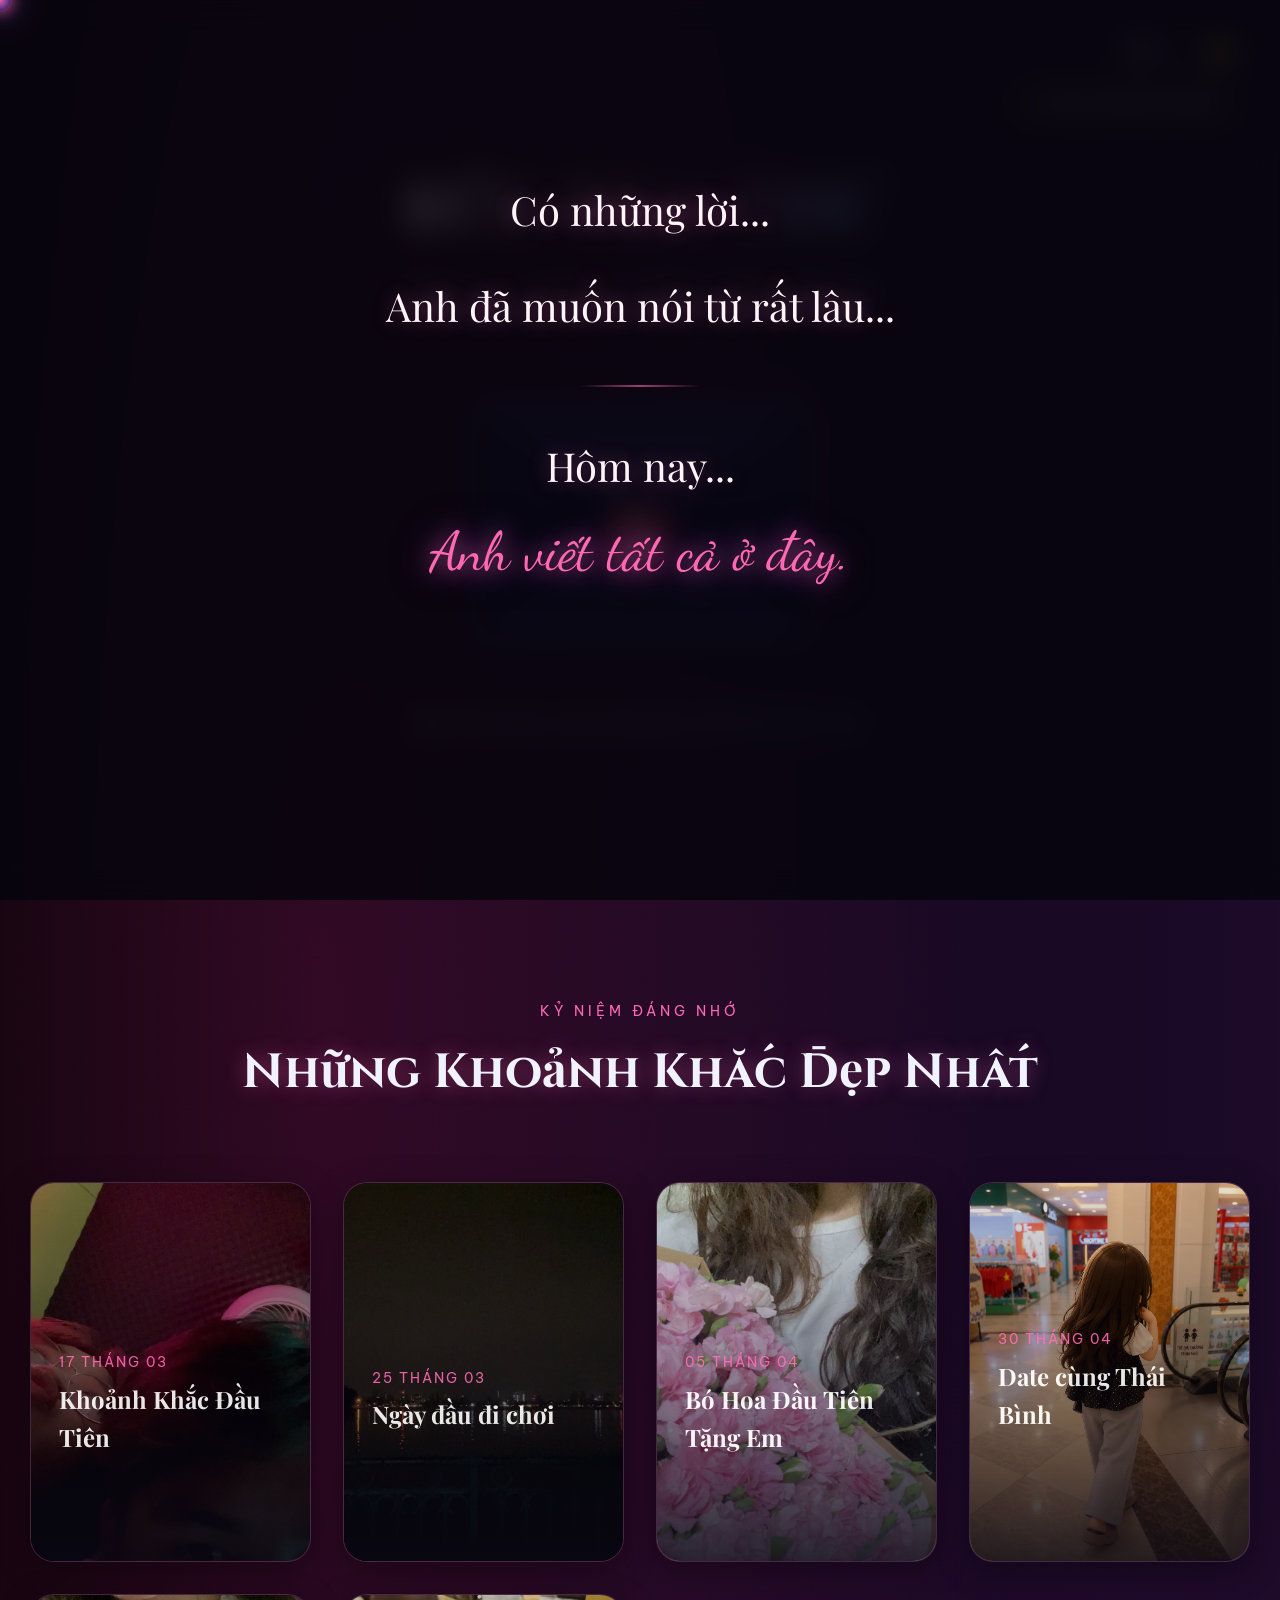
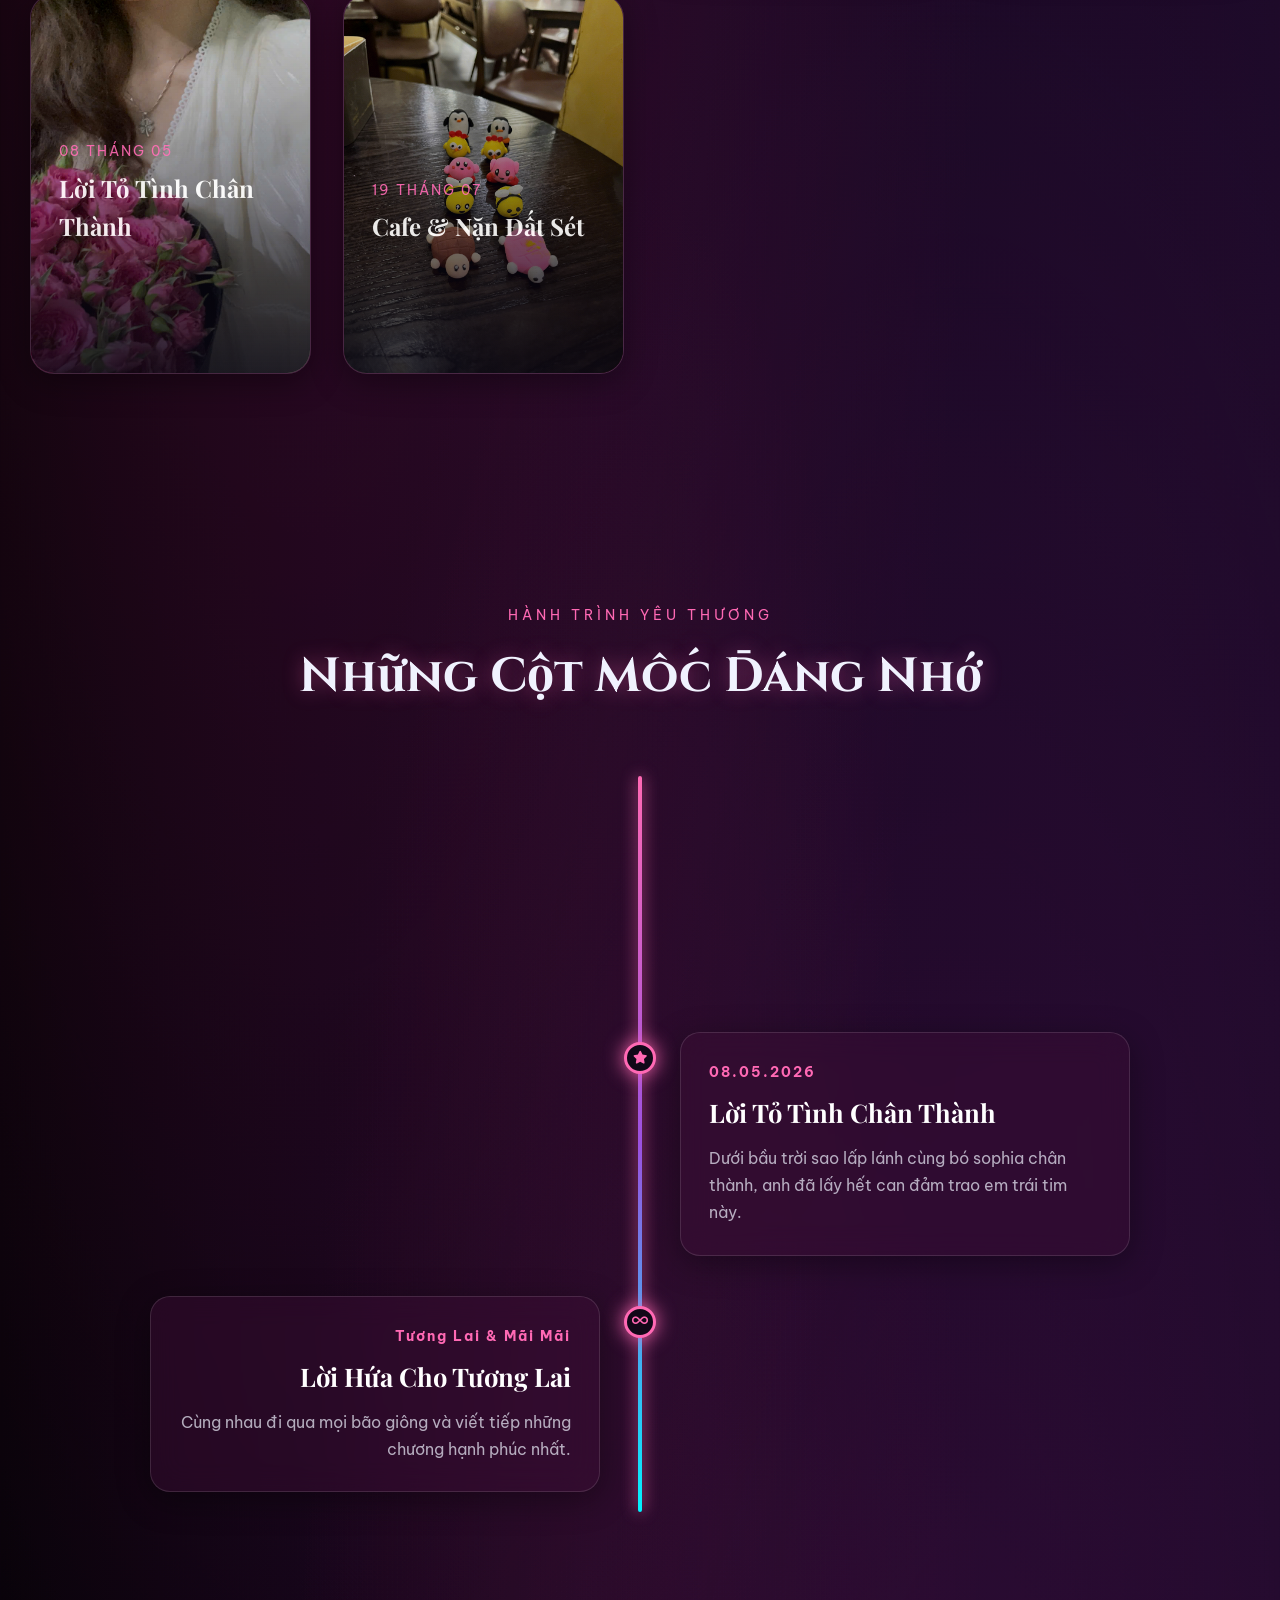
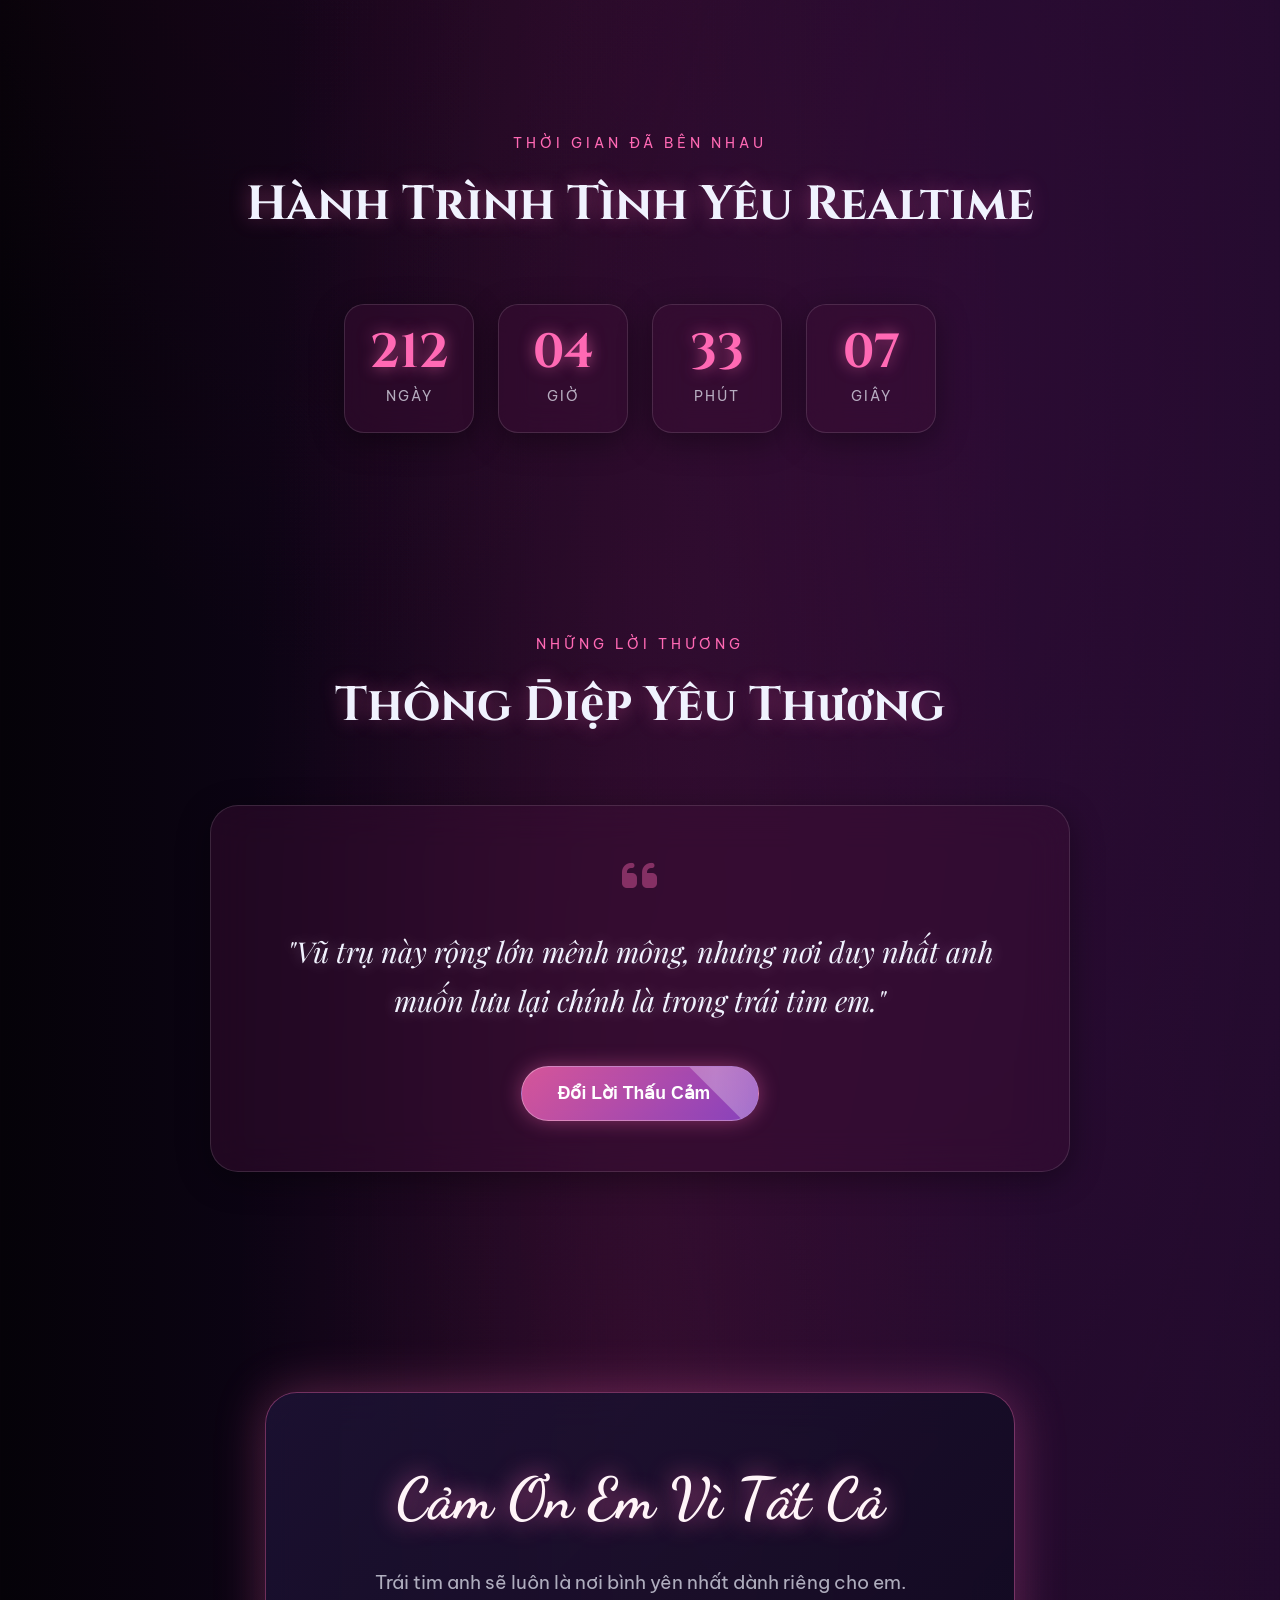
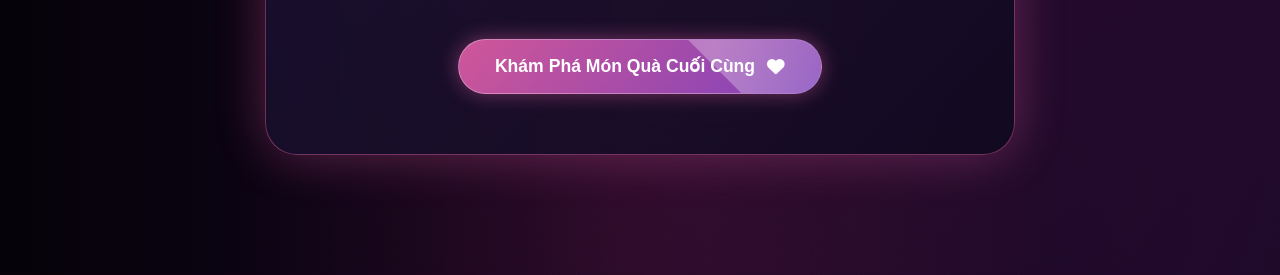
==== index.html @ 96f1f9ac "feat: add floating memory book quick access with cinematic opening" ====
<!DOCTYPE html>
<html lang="vi">
<head>
  <meta charset="UTF-8">
  <meta name="viewport" content="width=device-width, initial-scale=1.0, maximum-scale=1.0, user-scalable=no">
  <title>MiLove — Dành Riêng Cho Em</title>
  <meta name="title" content="MiLove — Dành Riêng Cho Em">
  <meta name="description" content="Có những lời anh muốn nói từ rất lâu... Hôm nay anh viết tất cả ở đây">

  <!-- Open Graph / Facebook / Zalo / Messenger -->
  <meta property="og:type" content="website">
  <meta property="og:url" content="https://ngimnee.github.io/milove/">
  <meta property="og:title" content="MiLove — Dành Riêng Cho Em">
  <meta property="og:description" content="Có những lời anh muốn nói từ rất lâu... Hôm nay anh viết tất cả ở đây">
  <meta property="og:image" content="https://ngimnee.github.io/milove/assets/images/anh-va-em-chibi.png">
  <meta property="og:image:secure_url" content="https://ngimnee.github.io/milove/assets/images/anh-va-em-chibi.png">
  <meta property="og:image:type" content="image/png">
  <meta property="og:image:width" content="1200">
  <meta property="og:image:height" content="630">
  <meta property="og:image:alt" content="Anh và Em - MiLove">
  <meta property="og:site_name" content="MiLove">
  <meta property="og:locale" content="vi_VN">

  <!-- Schema.org for Google / iMessage -->
  <meta itemprop="name" content="MiLove — Dành Riêng Cho Em">
  <meta itemprop="description" content="Có những lời anh muốn nói từ rất lâu... Hôm nay anh viết tất cả ở đây">
  <meta itemprop="image" content="https://ngimnee.github.io/milove/assets/images/anh-va-em-chibi.png">

  <!-- Favicon -->
  <link rel="icon" type="image/x-icon" href="./favicon.ico">

  <!-- Google Fonts -->
  <link rel="preconnect" href="https://fonts.googleapis.com">
  <link rel="preconnect" href="https://fonts.gstatic.com" crossorigin>
  <link href="https://fonts.googleapis.com/css2?family=Be+Vietnam+Pro:wght@300;400;500;600;700&family=Cinzel:wght@500;700&family=Dancing+Script:wght@600;700&family=Playfair+Display:ital,wght@0,500;0,700;1,400&display=swap" rel="stylesheet">

  <!-- Font Awesome Icons CDN -->
  <link rel="stylesheet" href="https://cdnjs.cloudflare.com/ajax/libs/font-awesome/6.4.0/css/all.min.css">

  <!-- Custom Stylesheets (Strict Relative Paths) -->
  <link rel="stylesheet" href="./css/style.css">
  <link rel="stylesheet" href="./css/loading.css">
  <link rel="stylesheet" href="./css/intro.css">
  <link rel="stylesheet" href="./css/galaxy.css">
  <link rel="stylesheet" href="./css/letter.css">
  <link rel="stylesheet" href="./css/gallery.css">
  <link rel="stylesheet" href="./css/timeline.css">
  <link rel="stylesheet" href="./css/effects.css">
  <link rel="stylesheet" href="./css/memory-book.css">
  <link rel="stylesheet" href="./css/responsive.css">

  <!-- External Libraries CDN -->
  <script src="https://cdnjs.cloudflare.com/ajax/libs/three.js/r128/three.min.js"></script>
  <script src="https://cdnjs.cloudflare.com/ajax/libs/gsap/3.12.2/gsap.min.js"></script>
  <script src="https://cdnjs.cloudflare.com/ajax/libs/gsap/3.12.2/ScrollTrigger.min.js"></script>
  <script src="https://cdn.jsdelivr.net/gh/studio-freight/lenis@1.0.19/bundled/lenis.min.js"></script>
  <script src="https://cdn.jsdelivr.net/npm/canvas-confetti@1.6.0/dist/confetti.browser.min.js"></script>
</head>
<body>

  <!-- Custom Glowing Cursor & Trail -->
  <div id="custom-cursor"></div>
  <div id="custom-cursor-follower"></div>

  <!-- Background Canvases & Aurora Effect Layer -->
  <div id="bg-canvas-container">
    <canvas id="galaxy-canvas"></canvas>
    <canvas id="effects-canvas"></canvas>
    <canvas id="fireworks-canvas"></canvas>
    <div class="aurora-overlay"></div>
  </div>

  <!-- Audio Player Floating Widget -->
  <div id="audio-widget">
    <button id="audio-widget-btn" class="audio-btn" aria-label="Audio Control">
      <i id="audio-icon" class="fas fa-music"></i>
    </button>
    <div class="sound-waves">
      <span class="sound-bar"></span>
      <span class="sound-bar"></span>
      <span class="sound-bar"></span>
      <span class="sound-bar"></span>
    </div>
    <!-- <span class="music-title-track">Nhạc Nền Lãng Mạn</span> -->
  </div>

  <!-- LOADING SCREEN -->
  <section id="loading-screen">
    <div class="loader-container">
      <div class="orbit-ring">
        <i class="fas fa-heart loader-heart"></i>
      </div>
      <div id="loading-percent" class="loading-percent">0%</div>
      <div class="loading-subtext">Đang chuẩn bị một điều đặc biệt...</div>
      <div class="progress-bar-wrapper">
        <div id="progress-bar-fill" class="progress-bar-fill"></div>
      </div>
    </div>
  </section>

  <!-- CINEMATIC INTRO OVERLAY -->
  <section id="intro-section">
    <div class="intro-content">
      <div class="intro-text-line">Có những lời...</div>
      <div class="intro-text-line">Anh đã muốn nói từ rất lâu...</div>
      <div class="intro-divider"></div>
      <div class="intro-text-line">
        Hôm nay...
        <span class="intro-text-highlight">Anh viết tất cả ở đây.</span>
      </div>
      <button id="intro-enter-btn" class="btn-romantic intro-enter-btn">
        Khám Phá Bức Tâm Thư <i class="fas fa-heart-pulse"></i>
      </button>
    </div>
  </section>

  <!-- MAIN SCROLLABLE CONTENT WRAPPER -->
  <main id="main-content">

    <!-- GALAXY & 3D ENVELOPE SECTION -->
    <section id="galaxy-section" class="galaxy-section">
      <div class="galaxy-header">
        <h1 class="galaxy-title">Bức Tâm Thư</h1>
        <p class="galaxy-subtitle">Gửi em, với tất cả những chân thành</p>
      </div>

      <!-- 3D Interactive Envelope -->
      <div id="envelope-container" class="envelope-container">
        <div id="envelope" class="envelope">
          <div class="envelope-flap"></div>
          <div class="envelope-pocket">
            <div class="pocket-left"></div>
            <div class="pocket-right"></div>
            <div class="pocket-bottom"></div>
          </div>
          <div class="wax-seal">
            <i class="fas fa-heart"></i>
          </div>
        </div>
      </div>
      <div class="envelope-hint">
        <i class="fas fa-hand-pointer"></i> Chạm nhẹ vào phong thư để mở bức thư
      </div>
    </section>

    <!-- EXPANDED FULL-SCREEN LETTER MODAL -->
    <div id="letter-modal">
      <div class="letter-paper-wrapper">
        <button id="letter-close-btn" class="letter-close-btn" aria-label="Close Letter">
          <i class="fas fa-times"></i>
        </button>
        <h2 class="letter-header-title">Gửi Em...</h2>
        <div id="letter-body" class="letter-body"><span id="letter-typewriter-text"></span><span id="typewriter-cursor" class="typewriter-cursor"></span></div>
        <div id="letter-signature" class="letter-footer-signature"></div>

        <!-- Typewriter Control Bar -->
        <div class="typewriter-controls">
          <button id="btn-type-pause" class="control-btn"><i class="fas fa-pause"></i> Tạm dừng</button>
          <button id="btn-type-replay" class="control-btn"><i class="fas fa-redo"></i> Đọc lại</button>
          <button id="btn-type-skip" class="control-btn"><i class="fas fa-forward"></i> Đọc hết</button>
        </div>
      </div>
    </div>

    <!-- LOVE MEMORY GALLERY SECTION -->
    <section id="gallery-section" class="gallery-section">
      <div class="section-header">
        <span class="section-tag">Kỷ Niệm Đáng Nhớ</span>
        <h2 class="section-title">Những Khoảnh Khắc Đẹp Nhất</h2>
      </div>

      <div class="gallery-grid">
        <!-- Photo Card 1 -->
        <div class="gallery-card">
          <div class="gallery-img-wrapper">
            <img src="./assets/images/khoanh-khac-dau-tien.png" alt="Khoảnh khắc đầu tiên" class="gallery-img">
            <div class="gallery-overlay">
              <span class="gallery-card-date">17 Tháng 03</span>
              <h3 class="gallery-card-title">Khoảnh Khắc Đầu Tiên</h3>
              <p class="gallery-card-desc">Ngày kỳ diệu khi ánh mắt chúng ta chạm nhau, bắt đầu cho một hành trình dịu dàng.</p>
            </div>
          </div>
        </div>

        <!-- Photo Card 2 -->
        <div class="gallery-card">
          <div class="gallery-img-wrapper">
            <img src="./assets/images/ho-tay-voi-em.png" alt="Ngày đầu đi chơi" class="gallery-img">
            <div class="gallery-overlay">
              <span class="gallery-card-date">25 Tháng 03</span>
              <h3 class="gallery-card-title">Ngày đầu đi chơi</h3>
              <p class="gallery-card-desc">Cùng nhau rảo bước qua từng con phố quen, tận hưởng những món ngon và tiếng cười rộn rã.</p>
            </div>
          </div>
        </div>

        <!-- Photo Card 3 -->
        <div class="gallery-card">
          <div class="gallery-img-wrapper">
            <img src="./assets/images/bo-hoa-dau-tien.png" alt="Bó hoa đầu tiên tặng em" class="gallery-img">
            <div class="gallery-overlay">
              <span class="gallery-card-date">05 Tháng 04</span>
              <h3 class="gallery-card-title">Bó Hoa Đầu Tiên Tặng Em</h3>
              <p class="gallery-card-desc">Trao em đóa hoa tươi thắm cùng tất cả sự dịu dàng và nâng niu chân thành nhất.</p>
            </div>
          </div>
        </div>

        <!-- Photo Card 4 -->
        <div class="gallery-card">
          <div class="gallery-img-wrapper">
            <img src="./assets/images/date-cung-thai-binh.png" alt="Date cùng Thái Bình" class="gallery-img">
            <div class="gallery-overlay">
              <span class="gallery-card-date">30 Tháng 04</span>
              <h3 class="gallery-card-title">Date cùng Thái Bình</h3>
              <p class="gallery-card-desc">Hành trình bình yên về lại mảnh đất thân thương của cả hai chúng ta, lưu giữ bao ấm áp.</p>
            </div>
          </div>
        </div>

        <!-- Photo Card 5 -->
        <div class="gallery-card">
          <div class="gallery-img-wrapper">
            <img src="./assets/images/bo-hoa-to-tinh.png" alt="Lời tỏ tình chân thành" class="gallery-img">
            <div class="gallery-overlay">
              <span class="gallery-card-date">08 Tháng 05</span>
              <h3 class="gallery-card-title">Lời Tỏ Tình Chân Thành</h3>
              <p class="gallery-card-desc">Dưới bầu trời đêm đầy sao cùng bó sophia chân thành, khoảnh khắc anh lấy hết can đảm trao em trái tim này.</p>
            </div>
          </div>
        </div>

        <!-- Photo Card 6 -->
        <div class="gallery-card">
          <div class="gallery-img-wrapper">
            <img src="./assets/images/cafe-dat-set.png" alt="Cafe & nặn đất sét" class="gallery-img">
            <div class="gallery-overlay">
              <span class="gallery-card-date">19 Tháng 07</span>
              <h3 class="gallery-card-title">Cafe & Nặn Đất Sét</h3>
              <p class="gallery-card-desc">Góc nhỏ bình yên bên tách cafe thơm, cùng em tỉ mỉ nhào nặn nên những kỷ niệm đong đầy tình yêu.</p>
            </div>
          </div>
        </div>
      </div>
    </section>

    <!-- LIGHTBOX POPUP MODAL -->
    <div id="lightbox-modal">
      <div class="lightbox-content">
        <button id="lightbox-close" class="lightbox-close"><i class="fas fa-times"></i></button>
        <img id="lightbox-img" src="" alt="Zoomed view" class="lightbox-img">
        <div class="lightbox-caption">
          <h3 id="lightbox-title"></h3>
          <p id="lightbox-desc"></p>
        </div>
      </div>
    </div>

    <!-- LOVE JOURNEY TIMELINE SECTION -->
    <section id="timeline-section" class="timeline-section">
      <div class="section-header">
        <span class="section-tag">Hành Trình Yêu Thương</span>
        <h2 class="section-title">Những Cột Mốc Đáng Nhớ</h2>
      </div>

      <div class="timeline-container">
        <div class="timeline-line"></div>

        <!-- Timeline 1 -->
        <div class="timeline-item left">
          <div class="timeline-node"><i class="fas fa-heart"></i></div>
          <div class="timeline-card">
            <div class="timeline-date">17.03.2026</div>
            <h3 class="timeline-title">Ngày Đầu Tiên Gặp Nhau</h3>
            <p class="timeline-desc">Khoảnh khắc kì diệu đầu tiên khi ánh mắt anh chạm ánh mắt em.</p>
          </div>
        </div>

        <!-- Timeline 2 -->
        <div class="timeline-item right">
          <div class="timeline-node"><i class="fas fa-star"></i></div>
          <div class="timeline-card">
            <div class="timeline-date">08.05.2026</div>
            <h3 class="timeline-title">Lời Tỏ Tình Chân Thành</h3>
            <p class="timeline-desc">Dưới bầu trời sao lấp lánh cùng bó sophia chân thành, anh đã lấy hết can đảm trao em trái tim này.</p>
          </div>
        </div>

        <!-- Timeline 3 -->
        <div class="timeline-item left">
          <div class="timeline-node"><i class="fas fa-infinity"></i></div>
          <div class="timeline-card">
            <div class="timeline-date">Tương Lai & Mãi Mãi</div>
            <h3 class="timeline-title">Lời Hứa Cho Tương Lai</h3>
            <p class="timeline-desc">Cùng nhau đi qua mọi bão giông và viết tiếp những chương hạnh phúc nhất.</p>
          </div>
        </div>
      </div>
    </section>

    <!-- LIVE LOVE COUNTDOWN SECTION -->
    <section id="countdown-section" class="countdown-section">
      <div class="section-header">
        <span class="section-tag">Thời Gian Đã Bên Nhau</span>
        <h2 class="section-title">Hành Trình Tình Yêu Realtime</h2>
      </div>

      <div class="countdown-box">
        <div class="time-card">
          <span id="count-days" class="time-number">00</span>
          <span class="time-label">Ngày</span>
        </div>
        <div class="time-card">
          <span id="count-hours" class="time-number">00</span>
          <span class="time-label">Giờ</span>
        </div>
        <div class="time-card">
          <span id="count-mins" class="time-number">00</span>
          <span class="time-label">Phút</span>
        </div>
        <div class="time-card">
          <span id="count-secs" class="time-number">00</span>
          <span class="time-label">Giây</span>
        </div>
      </div>
    </section>

    <!-- ROMANTIC QUOTES CAROUSEL SECTION -->
    <section id="quotes-section" class="quotes-section">
      <div class="section-header">
        <span class="section-tag">Những Lời Thương</span>
        <h2 class="section-title">Thông Điệp Yêu Thương</h2>
      </div>

      <div class="quote-card">
        <i class="fas fa-quote-left quote-icon"></i>
        <div id="quote-text" class="quote-text"></div>
        <button id="quote-next-btn" class="btn-romantic quote-next-btn">
          Đổi Lời Thấu Cảm <i class="fas fa-sparkles"></i>
        </button>
      </div>
    </section>

    <!-- GRAND FINALE & FIREWORKS SECTION -->
    <section id="ending-section" class="ending-section">
      <div class="ending-card">
        <h2 class="ending-title">Cảm Ơn Em Vì Tất Cả</h2>
        <p class="ending-text">Trái tim anh sẽ luôn là nơi bình yên nhất dành riêng cho em.</p>
        <button id="finale-btn" class="btn-romantic">
          Khám Phá Món Quà Cuối Cùng <i class="fas fa-heart"></i>
        </button>
      </div>
    </section>

  </main>

  <!-- Custom Scripts (Strict Relative Paths) -->
  <script src="./js/audio.js"></script>
  <script src="./js/cursor.js"></script>
  <script src="./js/galaxy.js"></script>
  <script src="./js/hearts.js"></script>
  <script src="./js/sakura.js"></script>
  <script src="./js/meteor.js"></script>
  <script src="./js/fireworks.js"></script>
  <script src="./js/loading.js"></script>
  <script src="./js/intro.js"></script>
  <script src="./js/typing.js"></script>
  <script src="./js/countdown.js"></script>
  <script src="./js/gallery.js"></script>
  <script src="./js/timeline.js"></script>
  <script src="./js/quotes.js"></script>
  <script src="./js/scroll.js"></script>

  <!-- Memory Book Modular Engines -->
  <script src="./js/memory-book-storage.js"></script>
  <script src="./js/memory-book-state.js"></script>
  <script src="./js/memory-book-renderer.js"></script>
  <script src="./js/memory-book-navigation.js"></script>
  <script src="./js/memory-book-animation.js"></script>
  <script src="./js/memory-book-entry.js"></script>
  <script src="./js/memory-book-controller.js"></script>

  <script src="./js/app.js"></script>

</body>
</html>
---- css/style.css ----
/* ==========================================================================
   BỨC TÂM THƯ - CORE STYLE & DESIGN SYSTEM
   Author: Senior Front-end & UI/UX Design Lead
   Style: Cinematic, Dark Cosmos, Glassmorphism, Romantic Aurora & Glow
   ========================================================================== */

/*  COLOR PALETTE & DESIGN TOKENS */
:root {
  /* Primary Theme Colors */
  --bg-deep-space: #110818;
  --bg-dark-nebula: #1e0f2d;
  --bg-card-glass: rgba(60, 15, 55, 0.45);
  --bg-card-glass-hover: rgba(90, 25, 80, 0.65);
  --border-glass: rgba(255, 255, 255, 0.12);
  --border-glass-glow: rgba(255, 105, 180, 0.4);

  /* Brand Accents */
  --accent-pink: #ff69b4;
  --accent-rose: #ff2a70;
  --accent-purple: #9b51e0;
  --accent-violet: #7b2cbf;
  --accent-cyan: #00f2fe;
  --accent-gold: #ffd700;
  --accent-warm-white: #fff4f8;

  /* Text & Typography */
  --text-main: #f0f2fe;
  --text-muted: rgba(240, 242, 254, 0.7);
  --text-dim: rgba(240, 242, 254, 0.45);
  --text-glow: 0 0 15px rgba(255, 105, 180, 0.6);

  /* Fonts */
  --font-primary: 'Be Vietnam Pro', -apple-system, BlinkMacSystemFont, 'Segoe UI', Roboto, sans-serif;
  --font-romantic: 'Dancing Script', 'Playfair Display', cursive;
  --font-serif: 'Playfair Display', 'Cinzel', serif;
  --font-title: 'Cinzel', 'Playfair Display', serif;

  /* Shadow & Glow utilities */
  --shadow-glass: 0 8px 32px 0 rgba(0, 0, 0, 0.37);
  --glow-pink: 0 0 25px rgba(255, 105, 180, 0.5);
  --glow-purple: 0 0 25px rgba(155, 81, 224, 0.5);
  --glow-cyan: 0 0 25px rgba(0, 242, 254, 0.5);

  /* Transitions */
  --transition-smooth: all 0.4s cubic-bezier(0.16, 1, 0.3, 1);
  --transition-bounce: all 0.5s cubic-bezier(0.34, 1.56, 0.64, 1);
}

/* GLOBAL RESET & BASE STYLES */
*, *::before, *::after {
  box-sizing: border-box;
  margin: 0;
  padding: 0;
  user-select: none;
  -webkit-user-select: none;
  -webkit-tap-highlight-color: transparent;
}

html {
  font-size: 16px;
  scroll-behavior: smooth;
  background-color: #110818;
  color: var(--text-main);
  font-family: var(--font-primary);
  overflow-x: hidden;
  height: 100%;
  width: 100%;
}

body {
  min-height: 100vh;
  width: 100%;
  position: relative;
  /* Deep romantic rose-noir: dark enough for stars, warm enough for love */
  background:
    radial-gradient(ellipse at 25% 20%, rgba(180, 30, 90, 0.22) 0%, transparent 50%),
    radial-gradient(ellipse at 75% 70%, rgba(130, 20, 120, 0.18) 0%, transparent 50%),
    radial-gradient(ellipse at 50% 95%, rgba(200, 40, 100, 0.14) 0%, transparent 45%),
    linear-gradient(to right, #050208 0%, #0d0416 25%, #150820 55%, #1c0a28 100%);
  overflow-x: hidden;
  line-height: 1.6;
}

/* Custom Scrollbar */
::-webkit-scrollbar {
  width: 8px;
}
::-webkit-scrollbar-track {
  background: #110818;
}
::-webkit-scrollbar-thumb {
  background: linear-gradient(180deg, var(--accent-purple), var(--accent-pink));
  border-radius: 4px;
}
::-webkit-scrollbar-thumb:hover {
  background: linear-gradient(180deg, var(--accent-pink), var(--accent-cyan));
}

/* Enable text selection on specific readable content */
p, span, h1, h2, h3, h4, .selectable {
  user-select: text;
  -webkit-user-select: text;
}

/* BACKGROUND CANVASES & OVERLAYS */
#bg-canvas-container {
  position: fixed;
  top: 0;
  left: 0;
  width: 100vw;
  height: 100vh;
  z-index: -10;
  pointer-events: none;
  overflow: hidden;
}

#galaxy-canvas, #effects-canvas, #fireworks-canvas {
  position: absolute;
  top: 0;
  left: 0;
  width: 100%;
  height: 100%;
}

#galaxy-canvas { z-index: -10; }
#effects-canvas { z-index: -8; }
#fireworks-canvas { z-index: 1000; pointer-events: none; }

/* Aurora Dynamic Glow Layer */
.aurora-overlay {
  position: fixed;
  top: -50%;
  left: -50%;
  width: 200%;
  height: 200%;
  background: radial-gradient(ellipse at 30% 40%, rgba(255, 80, 140, 0.20), transparent 50%),
              radial-gradient(ellipse at 70% 60%, rgba(160, 40, 160, 0.18), transparent 50%),
              radial-gradient(ellipse at 50% 80%, rgba(220, 60, 110, 0.15), transparent 50%);
  z-index: -9;
  pointer-events: none;
  animation: auroraFlow 20s ease-in-out infinite alternate;
  filter: blur(55px);
}

@keyframes auroraFlow {
  0% { transform: translate(0, 0) rotate(0deg); }
  50% { transform: translate(-3%, 4%) rotate(3deg); }
  100% { transform: translate(4%, -2%) rotate(-3deg); }
}

/* COMMON UI COMPONENTS & GLASS CARDS */
.glass-panel {
  background: var(--bg-card-glass);
  backdrop-filter: blur(20px);
  -webkit-backdrop-filter: blur(20px);
  border: 1px solid var(--border-glass);
  border-radius: 24px;
  box-shadow: var(--shadow-glass);
  transition: var(--transition-smooth);
}

.glass-panel:hover {
  background: var(--bg-card-glass-hover);
  border-color: var(--border-glass-glow);
  box-shadow: 0 12px 40px 0 rgba(255, 105, 180, 0.25);
}

.glow-text {
  text-shadow: 0 0 10px rgba(255, 255, 255, 0.5),
               0 0 20px rgba(255, 105, 180, 0.6),
               0 0 30px rgba(155, 81, 224, 0.4);
}

.gradient-text {
  background: linear-gradient(135deg, #ffffff 0%, var(--accent-pink) 50%, var(--accent-cyan) 100%);
  -webkit-background-clip: text;
  -webkit-text-fill-color: transparent;
}

.romantic-heading {
  font-family: var(--font-romantic);
  font-size: 3rem;
  color: var(--accent-warm-white);
  text-shadow: 0 0 15px rgba(255, 105, 180, 0.6);
}

/* Standard Romantic Button */
.btn-romantic {
  position: relative;
  display: inline-flex;
  align-items: center;
  justify-content: center;
  gap: 12px;
  padding: 16px 36px;
  font-size: 1.1rem;
  font-weight: 600;
  color: #fff;
  background: linear-gradient(135deg, rgba(255, 105, 180, 0.8), rgba(155, 81, 224, 0.8));
  border: 1px solid rgba(255, 255, 255, 0.3);
  border-radius: 50px;
  cursor: pointer;
  outline: none;
  overflow: hidden;
  box-shadow: 0 0 20px rgba(255, 105, 180, 0.4);
  transition: var(--transition-bounce);
  backdrop-filter: blur(10px);
}

.btn-romantic::before {
  content: '';
  position: absolute;
  top: -50%;
  left: -50%;
  width: 200%;
  height: 200%;
  background: linear-gradient(45deg, transparent, rgba(255, 255, 255, 0.3), transparent);
  transform: rotate(45deg) translateY(-100%);
  transition: transform 0.8s ease;
}

.btn-romantic:hover {
  transform: translateY(-4px) scale(1.04);
  box-shadow: 0 0 35px rgba(255, 105, 180, 0.8), 0 0 15px rgba(0, 242, 254, 0.6);
  border-color: rgba(255, 255, 255, 0.8);
}

.btn-romantic:hover::before {
  transform: rotate(45deg) translateY(100%);
}

.btn-romantic:active {
  transform: translateY(0) scale(0.98);
}

/* Floating Audio Control Player Widget */
#audio-widget {
  position: fixed;
  top: 24px;
  right: 24px;
  z-index: 999;
  display: flex;
  align-items: center;
  gap: 12px;
  padding: 10px 18px;
  background: rgba(15, 12, 32, 0.65);
  backdrop-filter: blur(15px);
  -webkit-backdrop-filter: blur(15px);
  border: 1px solid rgba(255, 255, 255, 0.15);
  border-radius: 40px;
  box-shadow: 0 8px 25px rgba(0, 0, 0, 0.4);
  transition: var(--transition-smooth);
}

#audio-widget:hover {
  border-color: var(--accent-pink);
  box-shadow: 0 0 20px rgba(255, 105, 180, 0.4);
}

.audio-btn {
  background: transparent;
  border: none;
  color: var(--text-main);
  font-size: 1.2rem;
  cursor: pointer;
  width: 36px;
  height: 36px;
  border-radius: 50%;
  display: flex;
  align-items: center;
  justify-content: center;
  transition: var(--transition-smooth);
}

.audio-btn:hover {
  background: rgba(255, 105, 180, 0.25);
  color: var(--accent-pink);
  transform: scale(1.15);
}

.sound-waves {
  display: flex;
  align-items: flex-end;
  gap: 3px;
  height: 18px;
}

.sound-bar {
  width: 3px;
  height: 100%;
  background: var(--accent-pink);
  border-radius: 3px;
  animation: soundWave 1.2s ease-in-out infinite alternate;
}

.sound-bar:nth-child(2) { animation-delay: 0.2s; height: 70%; }
.sound-bar:nth-child(3) { animation-delay: 0.4s; height: 40%; }
.sound-bar:nth-child(4) { animation-delay: 0.6s; height: 90%; }

.audio-paused .sound-bar {
  animation-play-state: paused;
  height: 4px !important;
  background: var(--text-dim);
}

@keyframes soundWave {
  0% { height: 20%; }
  100% { height: 100%; }
}

.music-title-track {
  font-size: 0.82rem;
  color: var(--text-muted);
  max-width: 130px;
  white-space: nowrap;
  overflow: hidden;
  text-overflow: ellipsis;
}
---- css/loading.css ----
/* ==========================================================================
   LOADING SCREEN STYLES
   ========================================================================== */
#loading-screen {
  position: fixed;
  top: 0;
  left: 0;
  width: 100vw;
  height: 100vh;
  background: radial-gradient(ellipse at 50% 40%, #3a0d4c 0%, #200833 60%, #120320 100%);
  z-index: 10000;
  display: flex;
  flex-direction: column;
  align-items: center;
  justify-content: center;
  transition: opacity 1.2s cubic-bezier(0.65, 0, 0.35, 1), visibility 1.2s;
}

#loading-screen.fade-out {
  opacity: 0;
  visibility: hidden;
  pointer-events: none;
}

.loader-container {
  position: relative;
  display: flex;
  flex-direction: column;
  align-items: center;
  gap: 28px;
  text-align: center;
  z-index: 2;
}

/* Outer Spinning Orbital Ring */
.orbit-ring {
  position: relative;
  width: 160px;
  height: 160px;
  border-radius: 50%;
  display: flex;
  align-items: center;
  justify-content: center;
}

.orbit-ring::before {
  content: '';
  position: absolute;
  inset: 0;
  border-radius: 50%;
  border: 2px solid transparent;
  border-top-color: var(--accent-pink);
  border-right-color: var(--accent-purple);
  animation: spinRing 2s linear infinite;
  box-shadow: 0 0 20px rgba(255, 105, 180, 0.4);
}

.orbit-ring::after {
  content: '';
  position: absolute;
  inset: -12px;
  border-radius: 50%;
  border: 2px solid transparent;
  border-bottom-color: var(--accent-cyan);
  border-left-color: rgba(255, 255, 255, 0.3);
  animation: spinRingReverse 3s linear infinite;
}

@keyframes spinRing {
  0% { transform: rotate(0deg); }
  100% { transform: rotate(360deg); }
}

@keyframes spinRingReverse {
  0% { transform: rotate(360deg); }
  100% { transform: rotate(0deg); }
}

/* Central Glowing Heart Icon */
.loader-heart {
  font-size: 3.5rem;
  color: var(--accent-pink);
  animation: pulseHeart 1.5s ease-in-out infinite alternate;
  filter: drop-shadow(0 0 18px var(--accent-pink));
}

@keyframes pulseHeart {
  0% { transform: scale(0.9); opacity: 0.7; filter: drop-shadow(0 0 10px var(--accent-pink)); }
  100% { transform: scale(1.15); opacity: 1; filter: drop-shadow(0 0 28px var(--accent-rose)); }
}

/* Progress Percentage Indicator */
.loading-percent {
  font-family: var(--font-serif);
  font-size: 2.2rem;
  font-weight: 700;
  letter-spacing: 2px;
  background: linear-gradient(135deg, #ffffff, var(--accent-pink), var(--accent-cyan));
  -webkit-background-clip: text;
  -webkit-text-fill-color: transparent;
  margin-top: 10px;
}

/* Subtitle status text */
.loading-subtext {
  font-size: 1.15rem;
  font-weight: 300;
  color: var(--text-muted);
  letter-spacing: 3px;
  text-transform: uppercase;
  animation: fadeInOut 2s ease-in-out infinite alternate;
}

@keyframes fadeInOut {
  0% { opacity: 0.4; transform: translateY(0); }
  100% { opacity: 1; transform: translateY(-3px); }
}

/* Progress Bar Container */
.progress-bar-wrapper {
  width: 280px;
  height: 4px;
  background: rgba(255, 255, 255, 0.1);
  border-radius: 10px;
  overflow: hidden;
  box-shadow: inset 0 0 5px rgba(0, 0, 0, 0.5);
}

.progress-bar-fill {
  height: 100%;
  width: 0%;
  background: linear-gradient(90deg, var(--accent-purple), var(--accent-pink), var(--accent-cyan));
  border-radius: 10px;
  transition: width 0.3s ease-out;
  box-shadow: 0 0 12px var(--accent-pink);
}
---- css/intro.css ----
/* ==========================================================================
   CINEMATIC INTRO SECTION STYLES
   ========================================================================== */
#intro-section {
  position: fixed;
  top: 0;
  left: 0;
  width: 100vw;
  height: 100vh;
  z-index: 9000;
  display: flex;
  flex-direction: column;
  align-items: center;
  justify-content: center;
  background: rgba(6, 5, 14, 0.85);
  backdrop-filter: blur(15px);
  -webkit-backdrop-filter: blur(15px);
  opacity: 0;
  visibility: hidden;
  transition: opacity 1.5s ease, visibility 1.5s ease;
}

#intro-section.active {
  opacity: 1;
  visibility: visible;
}

#intro-section.fade-out {
  opacity: 0;
  visibility: hidden;
  pointer-events: none;
}

.intro-content {
  max-width: 800px;
  padding: 40px;
  text-align: center;
  display: flex;
  flex-direction: column;
  align-items: center;
  justify-content: center;
  gap: 32px;
}

.intro-text-line {
  font-family: var(--font-serif);
  font-size: 2.5rem;
  font-weight: 300;
  line-height: 1.6;
  color: var(--accent-warm-white);
  opacity: 0;
  transform: translateY(20px) scale(0.96);
  filter: blur(8px);
  transition: all 1.2s cubic-bezier(0.16, 1, 0.3, 1);
  text-shadow: 0 0 20px rgba(255, 105, 180, 0.4);
}

.intro-text-line.show {
  opacity: 1;
  transform: translateY(0) scale(1);
  filter: blur(0);
}

.intro-text-highlight {
  font-family: var(--font-romantic);
  font-size: 3.4rem;
  color: var(--accent-pink);
  display: block;
  margin-top: 10px;
  text-shadow: 0 0 25px rgba(255, 105, 180, 0.8), 0 0 40px rgba(155, 81, 224, 0.5);
}

.intro-enter-btn {
  margin-top: 40px;
  opacity: 0;
  transform: scale(0.9);
  transition: all 0.8s cubic-bezier(0.34, 1.56, 0.64, 1);
}

.intro-enter-btn.show {
  opacity: 1;
  transform: scale(1);
}

/* Subtle sparkle line divider */
.intro-divider {
  width: 120px;
  height: 2px;
  background: linear-gradient(90deg, transparent, var(--accent-pink), transparent);
  margin: 15px 0;
  opacity: 0.6;
}
---- css/galaxy.css ----
/* ==========================================================================
   GALAXY & THREE.JS CONTAINER STYLES
   ========================================================================== */
.galaxy-section {
  position: relative;
  width: 100%;
  min-height: 100vh;
  display: flex;
  flex-direction: column;
  align-items: center;
  justify-content: center;
  overflow: hidden;
  z-index: 10;
}

#galaxy-container {
  position: absolute;
  top: 0;
  left: 0;
  width: 100%;
  height: 100%;
  pointer-events: none;
}

.galaxy-header {
  text-align: center;
  margin-bottom: 40px;
  z-index: 20;
  padding: 0 20px;
  animation: floatHeader 6s ease-in-out infinite alternate;
}

.galaxy-title {
  font-family: var(--font-title);
  font-size: 3.8rem;
  letter-spacing: 4px;
  font-weight: 700;
  text-transform: uppercase;
  background: linear-gradient(135deg, #ffffff 20%, var(--accent-pink) 60%, var(--accent-cyan) 100%);
  -webkit-background-clip: text;
  -webkit-text-fill-color: transparent;
  filter: drop-shadow(0 0 15px rgba(255, 105, 180, 0.4));
}

.galaxy-subtitle {
  font-family: var(--font-romantic);
  font-size: 2.2rem;
  color: var(--accent-warm-white);
  margin-top: 8px;
  opacity: 0.9;
  text-shadow: 0 0 15px rgba(255, 105, 180, 0.6);
}

@keyframes floatHeader {
  0% { transform: translateY(0); }
  100% { transform: translateY(-10px); }
}
---- css/letter.css ----
/* ==========================================================================
   ENVELOPE & LOVE LETTER STYLES
   ========================================================================== */

/* 3D ENVELOPE CONTAINER & WRAPPER */
.envelope-container {
  position: relative;
  width: 340px;
  height: 240px;
  perspective: 1200px;
  cursor: pointer;
  z-index: 25;
  margin: 40px auto;
  transition: transform 0.5s cubic-bezier(0.16, 1, 0.3, 1);
}

.envelope-container:hover {
  transform: scale(1.05) translateY(-8px);
}

.envelope-container.shake {
  animation: gentleShake 0.8s ease-in-out;
}

@keyframes gentleShake {

  0%,
  100% {
    transform: rotate(0deg) scale(1.05);
  }

  20% {
    transform: rotate(-3deg) scale(1.06);
  }

  40% {
    transform: rotate(3deg) scale(1.06);
  }

  60% {
    transform: rotate(-2deg) scale(1.05);
  }

  80% {
    transform: rotate(2deg) scale(1.05);
  }
}

/* Envelope 3D Body */
.envelope {
  position: relative;
  width: 100%;
  height: 100%;
  background: linear-gradient(145deg, #1d163a, #110c28);
  border-radius: 16px;
  border: 1px solid rgba(255, 105, 180, 0.3);
  box-shadow: 0 15px 35px rgba(0, 0, 0, 0.6), 0 0 30px rgba(255, 105, 180, 0.25);
  transform-style: preserve-3d;
  overflow: visible;
}

/* Envelope Flap (Top triangular lid) */
.envelope-flap {
  position: absolute;
  top: 0;
  left: 0;
  width: 100%;
  height: 0;
  border-left: 170px solid transparent;
  border-right: 170px solid transparent;
  border-top: 130px solid #281e4f;
  transform-origin: top center;
  transition: transform 0.8s cubic-bezier(0.4, 0, 0.2, 1);
  z-index: 5;
  filter: drop-shadow(0 4px 10px rgba(0, 0, 0, 0.4));
}

.envelope.open .envelope-flap {
  transform: rotateX(180deg);
  z-index: 1;
}

/* Envelope Pocket (Front folded triangles) */
.envelope-pocket {
  position: absolute;
  inset: 0;
  z-index: 4;
  pointer-events: none;
}

.pocket-left {
  position: absolute;
  bottom: 0;
  left: 0;
  width: 0;
  height: 0;
  border-left: 170px solid #161033;
  border-top: 120px solid transparent;
  border-bottom: 120px solid #161033;
  border-radius: 0 0 0 16px;
}

.pocket-right {
  position: absolute;
  bottom: 0;
  right: 0;
  width: 0;
  height: 0;
  border-right: 170px solid #19123b;
  border-top: 120px solid transparent;
  border-bottom: 120px solid #19123b;
  border-radius: 0 0 16px 0;
}

.pocket-bottom {
  position: absolute;
  bottom: 0;
  left: 0;
  width: 100%;
  height: 0;
  border-left: 170px solid transparent;
  border-right: 170px solid transparent;
  border-bottom: 125px solid #211847;
  border-radius: 0 0 16px 16px;
}

/* Wax Seal Stamp */
.wax-seal {
  position: absolute;
  top: 50%;
  left: 50%;
  transform: translate(-50%, -20px);
  width: 64px;
  height: 64px;
  background: radial-gradient(circle at 30% 30%, #ff4d6d, #c9184a, #800f2f);
  border-radius: 50%;
  display: flex;
  align-items: center;
  justify-content: center;
  box-shadow: 0 4px 15px rgba(0, 0, 0, 0.5), 0 0 20px rgba(255, 42, 112, 0.6);
  z-index: 6;
  border: 2px dashed rgba(255, 204, 224, 0.5);
  transition: all 0.4s ease;
}

.wax-seal i {
  color: #fff;
  font-size: 1.6rem;
  filter: drop-shadow(0 2px 4px rgba(0, 0, 0, 0.4));
}

.envelope-container:hover .wax-seal {
  transform: translate(-50%, -20px) scale(1.1);
  box-shadow: 0 6px 25px rgba(255, 42, 112, 0.8);
}

.envelope-hint {
  margin-top: 24px;
  text-align: center;
  font-size: 1.1rem;
  color: var(--text-muted);
  letter-spacing: 2px;
  animation: pulseHint 2s infinite alternate;
}

@keyframes pulseHint {
  0% {
    opacity: 0.6;
    transform: translateY(0);
  }

  100% {
    opacity: 1;
    transform: translateY(-4px);
  }
}

/* EXPANDED FULL-SCREEN LETTER MODAL */
#letter-modal {
  position: fixed;
  top: 0;
  left: 0;
  width: 100vw;
  height: 100vh;
  z-index: 9500;
  display: flex;
  align-items: center;
  justify-content: center;
  background: rgba(4, 3, 10, 0.88);
  backdrop-filter: blur(25px);
  -webkit-backdrop-filter: blur(25px);
  opacity: 0;
  visibility: hidden;
  transition: opacity 0.8s cubic-bezier(0.16, 1, 0.3, 1), visibility 0.8s;
  padding: 20px;
}

#letter-modal.active {
  opacity: 1;
  visibility: visible;
}

.letter-paper-wrapper {
  position: relative;
  width: 100%;
  max-width: 780px;
  max-height: 85vh;
  background: linear-gradient(135deg, rgba(25, 20, 48, 0.95), rgba(15, 12, 32, 0.95));
  border: 1px solid rgba(255, 105, 180, 0.3);
  border-radius: 28px;
  box-shadow: 0 20px 60px rgba(0, 0, 0, 0.8), 0 0 40px rgba(255, 105, 180, 0.25),
    inset 0 0 0 12px transparent,
    inset 0 0 0 13px rgba(255, 255, 255, 0.08);
  padding: 48px 40px 40px;
  overflow-y: auto;
  transform: translateY(40px) scale(0.92);
  transition: transform 0.8s cubic-bezier(0.16, 1, 0.3, 1);
  outline: 1px solid rgba(255, 255, 255, 0.08);
  outline-offset: -12px;
}

#letter-modal.active .letter-paper-wrapper {
  transform: translateY(0) scale(1);
}

.letter-close-btn {
  position: absolute;
  top: 20px;
  right: 24px;
  background: rgba(255, 255, 255, 0.08);
  border: 1px solid rgba(255, 255, 255, 0.2);
  color: var(--text-main);
  width: 40px;
  height: 40px;
  border-radius: 50%;
  display: flex;
  align-items: center;
  justify-content: center;
  font-size: 1.2rem;
  cursor: pointer;
  transition: var(--transition-smooth);
  z-index: 10;
}

.letter-close-btn:hover {
  background: rgba(255, 42, 112, 0.3);
  border-color: var(--accent-rose);
  transform: rotate(90deg) scale(1.1);
}

/* Letter Content Layout */
.letter-header-title {
  font-family: var(--font-romantic);
  font-size: 2.8rem;
  color: var(--accent-pink);
  text-align: center;
  margin-bottom: 0px;
  text-shadow: 0 0 15px rgba(255, 105, 180, 0.5);
}

.letter-body {
  font-family: var(--font-primary);
  font-size: 1.05rem;
  line-height: 1.95;
  color: var(--text-main);
  min-height: 250px;
  white-space: pre-wrap;
  word-wrap: break-word;
}

/* Blinking Typewriter Cursor */
.typewriter-cursor {
  display: inline-block;
  width: 3px;
  height: 1.2em;
  background-color: var(--accent-pink);
  margin-left: 4px;
  vertical-align: text-bottom;
  animation: blinkCursor 0.8s infinite alternate;
  transition: opacity 0.4s ease;
}

.typewriter-cursor.hidden {
  opacity: 0 !important;
  animation: none;
}

@keyframes blinkCursor {
  0% {
    opacity: 0;
  }

  100% {
    opacity: 1;
  }
}

.letter-footer-signature {
  margin-top: 0px;
  text-align: center;
  width: fit-content;
  margin-left: auto;
  font-family: var(--font-romantic);
  font-size: 2.2rem;
  color: var(--accent-cyan);
  text-shadow: 0 0 15px rgba(0, 242, 254, 0.5);
  opacity: 0;
  transition: opacity 1s ease;
  white-space: pre-wrap;
}

.letter-footer-signature.show {
  opacity: 1;
}

/* Typewriter Control Bar (Replay, Skip, Pause) */
.typewriter-controls {
  display: flex;
  align-items: center;
  justify-content: center;
  gap: 16px;
  margin-top: 24px;
  padding-top: 16px;
  border-top: 1px solid rgba(255, 255, 255, 0.1);
}

.control-btn {
  background: rgba(255, 255, 255, 0.06);
  border: 1px solid rgba(255, 255, 255, 0.15);
  color: var(--text-muted);
  padding: 8px 18px;
  border-radius: 20px;
  font-size: 0.9rem;
  cursor: pointer;
  display: flex;
  align-items: center;
  gap: 8px;
  transition: var(--transition-smooth);
}

.control-btn:hover {
  background: rgba(255, 105, 180, 0.2);
  color: #fff;
  border-color: var(--accent-pink);
}
---- css/gallery.css ----
/* ==========================================================================
   LOVE MEMORY GALLERY STYLES
   ========================================================================== */
.gallery-section {
  position: relative;
  width: 100%;
  padding: 100px 20px;
  max-width: 1280px;
  margin: 0 auto;
  z-index: 20;
}

.section-header {
  text-align: center;
  margin-bottom: 60px;
}

.section-tag {
  font-size: 0.9rem;
  text-transform: uppercase;
  letter-spacing: 4px;
  color: var(--accent-pink);
  margin-bottom: 12px;
  display: block;
}

.section-title {
  font-family: var(--font-title);
  font-size: 3rem;
  color: var(--text-main);
  text-shadow: 0 0 20px rgba(255, 105, 180, 0.4);
}

.gallery-grid {
  display: grid;
  grid-template-columns: repeat(auto-fit, minmax(280px, 1fr));
  gap: 32px;
  padding: 10px;
}

/* 3D Glassmorphic Photo Card */
.gallery-card {
  position: relative;
  height: 380px;
  border-radius: 24px;
  overflow: hidden;
  background: var(--bg-card-glass);
  backdrop-filter: blur(15px);
  -webkit-backdrop-filter: blur(15px);
  border: 1px solid var(--border-glass);
  box-shadow: var(--shadow-glass);
  cursor: pointer;
  transform-style: preserve-3d;
  transition: transform 0.6s cubic-bezier(0.16, 1, 0.3, 1), border-color 0.4s ease, box-shadow 0.4s ease;
}

.gallery-card:hover {
  transform: translateY(-12px) scale(1.02);
  border-color: var(--border-glass-glow);
  box-shadow: 0 20px 45px rgba(255, 105, 180, 0.35);
}

.gallery-img-wrapper {
  position: relative;
  width: 100%;
  height: 100%;
  overflow: hidden;
}

.gallery-img {
  width: 100%;
  height: 100%;
  object-fit: cover;
  transition: transform 0.8s cubic-bezier(0.16, 1, 0.3, 1), filter 0.5s ease;
  filter: brightness(0.88) contrast(1.05);
}

.gallery-card:hover .gallery-img {
  transform: scale(1.1);
  filter: brightness(1) contrast(1.1);
}

/* Hover Overlay Caption */
.gallery-overlay {
  position: absolute;
  inset: 0;
  background: linear-gradient(0deg, rgba(10, 8, 20, 0.95) 0%, rgba(10, 8, 20, 0.4) 50%, transparent 100%);
  display: flex;
  flex-direction: column;
  justify-content: flex-end;
  padding: 28px;
  opacity: 0.9;
  transition: opacity 0.4s ease;
}

.gallery-card-date {
  font-size: 0.85rem;
  color: var(--accent-pink);
  letter-spacing: 2px;
  text-transform: uppercase;
  margin-bottom: 6px;
}

.gallery-card-title {
  font-family: var(--font-serif);
  font-size: 1.5rem;
  color: #fff;
  margin-bottom: 8px;
}

.gallery-card-desc {
  font-size: 0.95rem;
  color: var(--text-muted);
  line-height: 1.5;
  transform: translateY(10px);
  opacity: 0;
  transition: all 0.4s ease;
}

.gallery-card:hover .gallery-card-desc {
  transform: translateY(0);
  opacity: 1;
}

/* LIGHTBOX POPUP MODAL */
#lightbox-modal {
  position: fixed;
  top: 0;
  left: 0;
  width: 100vw;
  height: 100vh;
  z-index: 9800;
  background: rgba(4, 3, 10, 0.92);
  backdrop-filter: blur(20px);
  -webkit-backdrop-filter: blur(20px);
  display: flex;
  align-items: center;
  justify-content: center;
  opacity: 0;
  visibility: hidden;
  transition: opacity 0.5s ease, visibility 0.5s ease;
}

#lightbox-modal.active {
  opacity: 1;
  visibility: visible;
}

.lightbox-content {
  position: relative;
  max-width: 90vw;
  max-height: 85vh;
  display: flex;
  flex-direction: column;
  align-items: center;
}

.lightbox-img {
  max-width: 85vw;
  max-height: 70vh;
  border-radius: 16px;
  box-shadow: 0 10px 40px rgba(0, 0, 0, 0.8), 0 0 30px rgba(255, 105, 180, 0.4);
  border: 1px solid rgba(255, 255, 255, 0.2);
}

.lightbox-caption {
  margin-top: 20px;
  text-align: center;
  color: #fff;
}

.lightbox-caption h3 {
  font-family: var(--font-serif);
  font-size: 1.8rem;
  color: var(--accent-pink);
}

.lightbox-caption p {
  color: var(--text-muted);
  margin-top: 6px;
}

.lightbox-close {
  position: absolute;
  top: -50px;
  right: 0;
  background: transparent;
  border: none;
  color: #fff;
  font-size: 2rem;
  cursor: pointer;
  transition: var(--transition-smooth);
}

.lightbox-close:hover {
  color: var(--accent-pink);
  transform: scale(1.2);
}
---- css/timeline.css ----
/* ==========================================================================
   LOVE JOURNEY TIMELINE STYLES
   ========================================================================== */
.timeline-section {
  position: relative;
  width: 100%;
  padding: 120px 20px;
  max-width: 1100px;
  margin: 0 auto;
  z-index: 20;
}

.timeline-container {
  position: relative;
  margin-top: 60px;
}

/* Vertical Glowing Center Line */
.timeline-line {
  position: absolute;
  top: 0;
  bottom: 0;
  left: 50%;
  width: 4px;
  background: linear-gradient(180deg, var(--accent-pink), var(--accent-purple), var(--accent-cyan));
  transform: translateX(-50%);
  border-radius: 4px;
  box-shadow: 0 0 15px var(--accent-pink);
}

/* Timeline Item Container */
.timeline-item {
  position: relative;
  width: 50%;
  padding: 20px 40px;
  box-sizing: border-box;
  opacity: 0;
  transform: translateY(40px);
  transition: all 0.8s cubic-bezier(0.16, 1, 0.3, 1);
}

.timeline-item.visible {
  opacity: 1;
  transform: translateY(0);
}

.timeline-item.left {
  left: 0;
  text-align: right;
}

.timeline-item.right {
  left: 50%;
  text-align: left;
}

/* Central Glowing Node Point */
.timeline-node {
  position: absolute;
  top: 30px;
  width: 32px;
  height: 32px;
  border-radius: 50%;
  background: var(--bg-deep-space);
  border: 3px solid var(--accent-pink);
  box-shadow: 0 0 20px var(--accent-pink);
  display: flex;
  align-items: center;
  justify-content: center;
  z-index: 10;
}

.timeline-item.left .timeline-node {
  right: -16px;
}

.timeline-item.right .timeline-node {
  left: -16px;
}

.timeline-node i {
  color: var(--accent-pink);
  font-size: 0.8rem;
}

/* Glass Card Content */
.timeline-card {
  padding: 28px;
  background: var(--bg-card-glass);
  backdrop-filter: blur(15px);
  -webkit-backdrop-filter: blur(15px);
  border: 1px solid var(--border-glass);
  border-radius: 20px;
  box-shadow: var(--shadow-glass);
  transition: var(--transition-smooth);
}

.timeline-card:hover {
  border-color: var(--border-glass-glow);
  box-shadow: 0 10px 30px rgba(255, 105, 180, 0.3);
  transform: translateY(-4px);
}

.timeline-date {
  font-size: 0.9rem;
  font-weight: 700;
  color: var(--accent-pink);
  letter-spacing: 2px;
  margin-bottom: 8px;
}

.timeline-title {
  font-family: var(--font-serif);
  font-size: 1.6rem;
  color: #fff;
  margin-bottom: 12px;
}

.timeline-desc {
  font-size: 1rem;
  color: var(--text-muted);
  line-height: 1.7;
}

/* Timeline Media Thumbnail */
.timeline-img {
  width: 100%;
  height: 180px;
  object-fit: cover;
  border-radius: 12px;
  margin-top: 14px;
  border: 1px solid rgba(255, 255, 255, 0.1);
}
---- css/effects.css ----
/* ==========================================================================
   EFFECTS, CURSOR, COUNTDOWN, QUOTES & FINALE STYLES
   ========================================================================== */

/* CUSTOM GLOWING CURSOR & TRAIL */
#custom-cursor {
  position: fixed;
  top: 0;
  left: 0;
  width: 20px;
  height: 20px;
  border-radius: 50%;
  background: radial-gradient(circle, rgba(255, 105, 180, 0.9) 0%, rgba(155, 81, 224, 0.6) 60%, transparent 100%);
  pointer-events: none;
  z-index: 99999;
  transform: translate(-50%, -50%);
  box-shadow: 0 0 15px var(--accent-pink), 0 0 30px var(--accent-purple);
  transition: width 0.2s ease, height 0.2s ease, background 0.3s ease;
  mix-blend-mode: screen;
}

#custom-cursor-follower {
  position: fixed;
  top: 0;
  left: 0;
  width: 40px;
  height: 40px;
  border-radius: 50%;
  border: 1px solid rgba(255, 105, 180, 0.5);
  pointer-events: none;
  z-index: 99998;
  transform: translate(-50%, -50%);
  transition: transform 0.15s ease-out, border-color 0.3s ease;
}

body.cursor-hover #custom-cursor {
  width: 32px;
  height: 32px;
  background: radial-gradient(circle, rgba(0, 242, 254, 0.9) 0%, rgba(255, 105, 180, 0.6) 100%);
}

body.cursor-hover #custom-cursor-follower {
  width: 60px;
  height: 60px;
  border-color: var(--accent-cyan);
}

/* Cursor Click Ripple */
.cursor-ripple {
  position: fixed;
  border-radius: 50%;
  border: 2px solid var(--accent-pink);
  pointer-events: none;
  z-index: 99997;
  transform: translate(-50%, -50%) scale(0.2);
  opacity: 1;
  animation: rippleExpand 0.6s cubic-bezier(0.1, 0.8, 0.3, 1) forwards;
}

@keyframes rippleExpand {
  to {
    transform: translate(-50%, -50%) scale(2.5);
    opacity: 0;
  }
}

/* COUNTDOWN TIMER SECTION STYLES */
.countdown-section {
  position: relative;
  width: 100%;
  padding: 100px 20px;
  max-width: 1000px;
  margin: 0 auto;
  text-align: center;
  z-index: 20;
}

.countdown-box {
  display: flex;
  justify-content: center;
  align-items: center;
  gap: 24px;
  margin-top: 50px;
  flex-wrap: wrap;
}

.time-card {
  min-width: 130px;
  padding: 24px 16px;
  background: var(--bg-card-glass);
  backdrop-filter: blur(15px);
  -webkit-backdrop-filter: blur(15px);
  border: 1px solid var(--border-glass);
  border-radius: 20px;
  box-shadow: var(--shadow-glass);
  display: flex;
  flex-direction: column;
  align-items: center;
  gap: 8px;
  transition: var(--transition-smooth);
}

.time-card:hover {
  transform: translateY(-6px);
  border-color: var(--accent-pink);
  box-shadow: 0 0 25px rgba(255, 105, 180, 0.4);
}

.time-number {
  font-family: var(--font-title);
  font-size: 3rem;
  font-weight: 700;
  color: var(--accent-pink);
  text-shadow: 0 0 15px rgba(255, 105, 180, 0.6);
  line-height: 1;
}

.time-label {
  font-size: 0.9rem;
  text-transform: uppercase;
  letter-spacing: 2px;
  color: var(--text-muted);
}

/*  ROMANTIC QUOTES CAROUSEL STYLES */
.quotes-section {
  position: relative;
  width: 100%;
  padding: 100px 20px;
  max-width: 900px;
  margin: 0 auto;
  text-align: center;
  z-index: 20;
}

.quote-card {
  position: relative;
  padding: 50px 40px;
  background: var(--bg-card-glass);
  backdrop-filter: blur(20px);
  -webkit-backdrop-filter: blur(20px);
  border: 1px solid var(--border-glass);
  border-radius: 28px;
  box-shadow: var(--shadow-glass);
  margin-top: 40px;
  transition: var(--transition-smooth);
}

.quote-icon {
  font-size: 2.5rem;
  color: var(--accent-pink);
  opacity: 0.4;
  margin-bottom: 20px;
}

.quote-text {
  font-family: var(--font-serif);
  font-size: 1.8rem;
  font-style: italic;
  line-height: 1.7;
  color: var(--text-main);
  text-shadow: 0 0 15px rgba(255, 255, 255, 0.3);
  min-height: 120px;
  display: flex;
  align-items: center;
  justify-content: center;
}

.quote-author {
  margin-top: 24px;
  font-family: var(--font-primary);
  font-size: 1.1rem;
  color: var(--accent-cyan);
  letter-spacing: 2px;
}

.quote-next-btn {
  margin-top: 30px;
}

/* FINALE & CELEBRATION STYLES */
.ending-section {
  position: relative;
  width: 100%;
  padding: 120px 20px;
  text-align: center;
  z-index: 20;
}

.ending-card {
  max-width: 750px;
  margin: 0 auto;
  padding: 60px 40px;
  background: linear-gradient(135deg, rgba(30, 20, 55, 0.8), rgba(15, 10, 30, 0.85));
  backdrop-filter: blur(20px);
  border: 1px solid rgba(255, 105, 180, 0.4);
  border-radius: 32px;
  box-shadow: 0 0 50px rgba(255, 105, 180, 0.3);
}

.ending-title {
  font-family: var(--font-romantic);
  font-size: 3.6rem;
  color: var(--accent-warm-white);
  text-shadow: 0 0 25px rgba(255, 105, 180, 0.8);
  margin-bottom: 20px;
}

.ending-text {
  font-size: 1.2rem;
  color: var(--text-muted);
  line-height: 1.8;
  margin-bottom: 40px;
}

/* SCROLL MOUSE INDICATOR */
.scroll-indicator {
  position: absolute;
  bottom: 36px;
  left: 50%;
  transform: translateX(-50%);
  display: flex;
  flex-direction: column;
  align-items: center;
  gap: 10px;
  z-index: 30;
  animation: scrollFadeLoop 2.5s ease-in-out infinite;
  opacity: 0.75;
}

.scroll-mouse {
  width: 28px;
  height: 46px;
  border: 2px solid rgba(255, 105, 180, 0.7);
  border-radius: 14px;
  display: flex;
  justify-content: center;
  padding-top: 8px;
  box-shadow: 0 0 12px rgba(255, 105, 180, 0.4);
}

.scroll-wheel {
  width: 4px;
  height: 10px;
  background: linear-gradient(to bottom, var(--accent-pink), var(--accent-purple));
  border-radius: 4px;
  animation: scrollWheel 1.4s ease-in-out infinite;
}

.scroll-label {
  font-size: 0.8rem;
  letter-spacing: 2px;
  text-transform: uppercase;
  color: rgba(255, 180, 210, 0.8);
}

@keyframes scrollWheel {
  0%   { transform: translateY(0); opacity: 1; }
  80%  { transform: translateY(12px); opacity: 0; }
  100% { transform: translateY(0); opacity: 0; }
}

@keyframes scrollFadeLoop {
  0%, 100% { opacity: 0.55; }
  50%       { opacity: 1; }
}
---- css/memory-book.css ----
/* ==========================================================================
   MEMORY BOOK - STYLESHEET
   Glassmorphism Dock, Ancient Leather Album, 3D Flip Effects & Golden Light
   ========================================================================== */

/* --------------------------------------------------------------------------
   1. FLOATING UTILITIES DOCK
   -------------------------------------------------------------------------- */
.floating-utilities-dock {
  position: fixed;
  top: 24px;
  right: 24px;
  z-index: 999;
  display: flex;
  align-items: center;
  gap: 12px;
  padding: 8px 16px;
  background: rgba(15, 12, 32, 0.65);
  backdrop-filter: blur(16px);
  -webkit-backdrop-filter: blur(16px);
  border: 1px solid rgba(255, 255, 255, 0.18);
  border-radius: 40px;
  box-shadow: 0 8px 32px 0 rgba(0, 0, 0, 0.4);
  transition: var(--transition-smooth, all 0.4s cubic-bezier(0.16, 1, 0.3, 1));
}

.floating-utilities-dock:hover {
  border-color: rgba(255, 105, 180, 0.5);
  box-shadow: 0 0 25px rgba(255, 105, 180, 0.35), 0 8px 32px rgba(0, 0, 0, 0.5);
}

.dock-hidden {
  opacity: 0 !important;
  pointer-events: none !important;
  transform: translateY(-10px) scale(0.85) !important;
  transition: opacity 0.4s ease, transform 0.4s ease;
}

.dock-item {
  position: relative;
  display: flex;
  align-items: center;
}

.dock-divider {
  width: 1px;
  height: 22px;
  background: rgba(255, 255, 255, 0.18);
}

.dock-btn {
  background: transparent;
  border: none;
  color: #fff4f8;
  font-size: 1.15rem;
  cursor: pointer;
  width: 38px;
  height: 38px;
  border-radius: 50%;
  display: flex;
  align-items: center;
  justify-content: center;
  outline: none;
  transition: var(--transition-smooth, all 0.3s ease);
}

.dock-btn:hover, .dock-btn:focus-visible {
  background: rgba(255, 105, 180, 0.25);
  color: #ff69b4;
  transform: translateY(-2px) scale(1.08);
  box-shadow: 0 0 15px rgba(255, 105, 180, 0.5);
}

/* Custom Memory Book Icon Styling */
.memory-book-btn .book-icon-wrapper {
  position: relative;
  display: inline-flex;
  align-items: center;
  justify-content: center;
}

.memory-book-btn .book-icon {
  color: #ffd700;
  font-size: 1.25rem;
  filter: drop-shadow(0 2px 5px rgba(255, 215, 0, 0.4));
  transition: transform 0.3s ease;
}

.memory-book-btn .mini-bookmark-ribbon {
  position: absolute;
  top: 100%;
  right: 2px;
  width: 3px;
  height: 8px;
  background: #ff2a70;
  border-radius: 0 0 2px 2px;
  transform-origin: top center;
  transition: transform 0.3s ease;
}

.memory-book-btn:hover .book-icon {
  color: #ffffff;
  transform: scale(1.1);
  text-shadow: 0 0 12px rgba(255, 215, 0, 0.9);
}

.memory-book-btn:hover .mini-bookmark-ribbon {
  animation: bookmarkSway 1s ease-in-out infinite alternate;
}

@keyframes bookmarkSway {
  0% { transform: rotate(-10deg); }
  100% { transform: rotate(15deg); }
}

/* Tooltip Styling */
.dock-tooltip {
  position: absolute;
  top: calc(100% + 14px);
  right: 0;
  white-space: nowrap;
  background: rgba(20, 10, 30, 0.85);
  backdrop-filter: blur(12px);
  -webkit-backdrop-filter: blur(12px);
  border: 1px solid rgba(255, 215, 0, 0.4);
  padding: 8px 16px;
  border-radius: 20px;
  color: #fff4f8;
  font-size: 0.85rem;
  font-weight: 500;
  box-shadow: 0 8px 25px rgba(0, 0, 0, 0.5), 0 0 15px rgba(255, 215, 0, 0.3);
  pointer-events: none;
  opacity: 0;
  transform: translateY(10px);
  filter: blur(5px);
  transition: opacity 0.4s ease, transform 0.4s ease, filter 0.4s ease;
}

.dock-item:hover .dock-tooltip,
.dock-tooltip.visible {
  opacity: 1;
  transform: translateY(0);
  filter: blur(0);
}

.dock-tooltip.auto-suggest {
  border-color: #ffd700;
  animation: tooltipPulse 2s ease-in-out infinite alternate;
}

@keyframes tooltipPulse {
  0% { box-shadow: 0 0 10px rgba(255, 215, 0, 0.4); }
  100% { box-shadow: 0 0 25px rgba(255, 215, 0, 0.8); }
}

.auto-suggest-glow {
  animation: dockGoldGlow 2.5s ease-in-out infinite alternate;
}

@keyframes dockGoldGlow {
  0% { border-color: rgba(255, 255, 255, 0.18); box-shadow: 0 8px 32px rgba(0, 0, 0, 0.4); }
  100% { border-color: rgba(255, 215, 0, 0.8); box-shadow: 0 0 30px rgba(255, 215, 0, 0.6); }
}

/* --------------------------------------------------------------------------
   2. BACKGROUND BLUR & OVERLAY
   -------------------------------------------------------------------------- */
body.album-active-blur #main-content {
  filter: blur(12px) brightness(0.65);
  transition: filter 0.8s ease;
}

.memory-book-modal {
  position: fixed;
  top: 0;
  left: 0;
  width: 100vw;
  height: 100vh;
  z-index: 9999;
  display: flex;
  flex-direction: column;
  align-items: center;
  justify-content: center;
  opacity: 0;
  pointer-events: none;
  transition: opacity 0.4s ease;
  overflow: hidden;
}

.memory-book-modal.active {
  opacity: 1;
  pointer-events: auto;
}

/* Golden Light Beam */
.album-golden-light {
  position: absolute;
  top: 50%;
  left: 50%;
  width: 850px;
  height: 850px;
  margin-top: -425px;
  margin-left: -425px;
  background: radial-gradient(circle, rgba(255, 215, 0, 0.38) 0%, rgba(255, 105, 180, 0.18) 45%, transparent 70%);
  filter: blur(50px);
  pointer-events: none;
  opacity: 0;
  transform: scale(0.5);
  z-index: 1;
}

.album-close-btn {
  position: absolute;
  top: 32px;
  right: 40px;
  z-index: 120;
  width: 48px;
  height: 48px;
  border-radius: 50%;
  background: rgba(20, 10, 30, 0.75);
  backdrop-filter: blur(10px);
  border: 1px solid rgba(255, 255, 255, 0.25);
  color: #ffffff;
  font-size: 1.4rem;
  cursor: pointer;
  display: flex;
  align-items: center;
  justify-content: center;
  transition: all 0.3s ease;
  box-shadow: 0 4px 20px rgba(0, 0, 0, 0.5);
}

.album-close-btn:hover {
  background: rgba(255, 42, 112, 0.85);
  border-color: #ffffff;
  transform: scale(1.15) rotate(90deg);
}

/* --------------------------------------------------------------------------
   3. 3D ALBUM STAGE & BOOK DESIGN
   -------------------------------------------------------------------------- */
.album-stage {
  display: flex;
  flex-direction: column;
  align-items: center;
  justify-content: center;
  position: relative;
  z-index: 10;
}

.album-3d-wrapper {
  position: relative;
  perspective: 1600px;
  z-index: 10;
  display: flex;
  align-items: center;
  justify-content: center;
}

.album-book {
  width: 780px;
  height: 520px;
  position: relative;
  transform-style: preserve-3d;
  transition: transform 0.6s cubic-bezier(0.16, 1, 0.3, 1);
}

/* Cover Styling */
.album-cover {
  position: absolute;
  width: 100%;
  height: 100%;
  border-radius: 16px;
  background: linear-gradient(135deg, #2b0c1b 0%, #15040d 100%);
  box-shadow: 0 20px 50px rgba(0, 0, 0, 0.7), inset 0 0 15px rgba(255, 215, 0, 0.2);
  border: 2px solid rgba(255, 215, 0, 0.4);
  backface-visibility: hidden;
  transform-style: preserve-3d;
  display: flex;
  align-items: center;
  justify-content: center;
  padding: 24px;
}

.album-cover-front {
  z-index: 30;
  transform-origin: left center;
  transition: transform 1s cubic-bezier(0.4, 0, 0.2, 1);
}

.album-cover-front.opened {
  transform: rotateY(-160deg);
}

.cover-gold-border {
  width: 100%;
  height: 100%;
  border: 2px solid rgba(255, 215, 0, 0.6);
  border-radius: 12px;
  padding: 30px;
  display: flex;
  align-items: center;
  justify-content: center;
  text-align: center;
  background: radial-gradient(circle at center, rgba(60, 15, 35, 0.8) 0%, transparent 80%);
}

.cover-content {
  display: flex;
  flex-direction: column;
  align-items: center;
  gap: 12px;
}

.cover-emblem {
  font-size: 3rem;
  color: #ffd700;
  filter: drop-shadow(0 0 15px rgba(255, 215, 0, 0.8));
}

.cover-title {
  font-family: 'Cinzel', 'Playfair Display', serif;
  font-size: 3.2rem;
  color: #fff4f8;
  letter-spacing: 4px;
  text-shadow: 0 0 20px rgba(255, 105, 180, 0.8), 0 0 10px rgba(255, 215, 0, 0.6);
}

.cover-subtitle {
  font-family: 'Dancing Script', cursive;
  font-size: 1.8rem;
  color: #ff69b4;
}

.cover-badge {
  margin-top: 12px;
  padding: 6px 20px;
  background: linear-gradient(135deg, rgba(255, 215, 0, 0.2), rgba(255, 105, 180, 0.2));
  border: 1px solid rgba(255, 215, 0, 0.5);
  border-radius: 30px;
  font-size: 0.9rem;
  color: #ffd700;
  letter-spacing: 1px;
}

.cover-hint-text, .cover-desc-text {
  margin-top: 16px;
  font-size: 1.15rem;
  color: #ff69b4;
  font-family: 'Dancing Script', cursive, sans-serif;
}

/* Satin Ribbon Bookmark */
.album-bookmark {
  position: absolute;
  top: 0;
  right: 60px;
  display: flex;
  flex-direction: column;
  align-items: center;
  z-index: 40;
  transform-origin: top center;
}

.bookmark-ribbon {
  width: 14px;
  height: 120px;
  background: linear-gradient(180deg, #ff2a70 0%, #b80d46 100%);
  border-radius: 0 0 4px 4px;
  box-shadow: 2px 4px 10px rgba(0, 0, 0, 0.4);
}

.bookmark-icon {
  margin-top: -6px;
  color: #ffd700;
  font-size: 1.4rem;
  filter: drop-shadow(0 2px 4px rgba(0,0,0,0.5));
}

/* Inside Pages */
.album-pages-container {
  position: absolute;
  top: 12px;
  left: 12px;
  right: 12px;
  bottom: 12px;
  z-index: 15;
  border-radius: 12px;
  overflow: hidden;
  box-shadow: 0 10px 30px rgba(0, 0, 0, 0.5);
}

.album-page {
  position: absolute;
  width: 100%;
  height: 100%;
  top: 0;
  left: 0;
  background: #fdfbf7;
  color: #2b1820;
  padding: 32px 40px;
  border-radius: 12px;
  display: flex;
  flex-direction: column;
  justify-content: space-between;
  opacity: 0;
  visibility: hidden;
  transform: rotateY(90deg);
  transform-origin: left center;
  transition: transform 0.6s ease, opacity 0.4s ease;
  box-shadow: inset 0 0 30px rgba(0, 0, 0, 0.08);
}

.album-page.page-type-cover-front,
.album-page.page-type-cover-back {
  background: linear-gradient(135deg, #2b0c1b 0%, #15040d 100%);
  color: #fff4f8;
  border: 2px solid rgba(255, 215, 0, 0.4);
  box-shadow: inset 0 0 25px rgba(255, 215, 0, 0.2);
  padding: 24px;
}

.page-cover-paper {
  width: 100%;
  height: 100%;
}

.album-page.active {
  opacity: 1;
  visibility: visible;
  transform: rotateY(0deg);
}

.album-page.turned-prev {
  transform: rotateY(-90deg);
  opacity: 0;
}

.album-page.turned-next {
  transform: rotateY(90deg);
  opacity: 0;
}

.page-header {
  display: flex;
  justify-content: space-between;
  align-items: center;
  border-bottom: 2px dashed rgba(180, 80, 120, 0.25);
  padding-bottom: 10px;
}

.page-date {
  font-size: 0.9rem;
  color: #9b51e0;
  font-weight: 600;
}

.page-title {
  font-family: 'Playfair Display', 'Cinzel', serif;
  font-size: 1.6rem;
  color: #3c0f37;
}

.page-photo-frame {
  position: relative;
  align-self: center;
  width: 80%;
  height: 240px;
  background: #ffffff;
  padding: 12px 12px 24px 12px;
  box-shadow: 0 8px 25px rgba(0, 0, 0, 0.15);
  border-radius: 4px;
  transform: rotate(-1deg);
  transition: transform 0.3s ease;
}

.page-photo-frame:hover {
  transform: rotate(0deg) scale(1.02);
}

.page-photo {
  width: 100%;
  height: 100%;
  object-fit: cover;
  border-radius: 2px;
}

.photo-tape {
  position: absolute;
  width: 60px;
  height: 20px;
  background: rgba(255, 255, 255, 0.65);
  box-shadow: 0 2px 5px rgba(0,0,0,0.1);
}
.photo-tape.top-left { top: -10px; left: -15px; transform: rotate(-25deg); }
.photo-tape.top-right { top: -10px; right: -15px; transform: rotate(25deg); }

.page-body {
  text-align: center;
  padding: 0 20px;
}

.page-desc {
  font-family: 'Dancing Script', cursive, sans-serif;
  font-size: 1.35rem;
  color: #4a1525;
  line-height: 1.5;
}

.page-footer {
  text-align: center;
  font-size: 0.85rem;
  color: rgba(60, 15, 55, 0.5);
  font-weight: 600;
}

/* Navigation & Pagination Controls Pill Below Book */
.album-controls {
  position: relative;
  margin-top: 24px;
  display: flex;
  align-items: center;
  gap: 16px;
  padding: 6px 14px;
  background: rgba(20, 10, 30, 0.85);
  backdrop-filter: blur(16px);
  -webkit-backdrop-filter: blur(16px);
  border: 1px solid rgba(255, 215, 0, 0.5);
  border-radius: 40px;
  box-shadow: 0 8px 30px rgba(0, 0, 0, 0.5), 0 0 20px rgba(255, 215, 0, 0.2);
  z-index: 100;
  transition: all 0.3s ease;
}

.album-controls:hover {
  border-color: rgba(255, 105, 180, 0.7);
  box-shadow: 0 0 25px rgba(255, 105, 180, 0.4);
}

.album-nav-btn {
  position: relative;
  top: auto;
  left: auto;
  right: auto;
  transform: none;
  width: 38px;
  height: 38px;
  border-radius: 50%;
  background: rgba(255, 255, 255, 0.1);
  border: 1px solid rgba(255, 215, 0, 0.4);
  color: #ffd700;
  font-size: 1rem;
  cursor: pointer;
  display: flex;
  align-items: center;
  justify-content: center;
  transition: all 0.3s cubic-bezier(0.16, 1, 0.3, 1);
  outline: none;
  z-index: 100;
}

.album-nav-btn:hover, .album-nav-btn:focus-visible {
  background: linear-gradient(135deg, rgba(255, 105, 180, 0.9), rgba(155, 81, 224, 0.9));
  color: #ffffff;
  border-color: #ffffff;
  transform: scale(1.12);
  box-shadow: 0 0 15px rgba(255, 105, 180, 0.8);
}

.album-page-indicator {
  padding: 4px 12px;
  color: #fff4f8;
  font-size: 0.95rem;
  font-weight: 600;
  letter-spacing: 1px;
  white-space: nowrap;
}

/* --------------------------------------------------------------------------
   4. RESPONSIVE BREAKPOINTS
   -------------------------------------------------------------------------- */
@media screen and (max-width: 992px) {
  .album-book {
    width: 620px;
    height: 440px;
  }
  .page-photo-frame {
    height: 190px;
  }
  .cover-title {
    font-size: 2.5rem;
  }
  .cover-subtitle {
    font-size: 1.4rem;
  }
}

@media screen and (max-width: 768px) {
  .album-book {
    width: 88vw;
    height: 65vh;
  }
}

@media screen and (max-width: 600px) {
  /* Mobile dock styling */
  .floating-utilities-dock {
    top: auto;
    bottom: 24px;
    right: 20px;
    flex-direction: column;
    padding: 0;
    gap: 16px;
    background: transparent;
    border: none;
    box-shadow: none;
    backdrop-filter: none;
    -webkit-backdrop-filter: none;
  }

  .dock-divider {
    display: none;
  }

  .dock-btn {
    width: 52px;
    height: 52px;
    border-radius: 50%;
    background: rgba(15, 12, 32, 0.85);
    backdrop-filter: blur(16px);
    -webkit-backdrop-filter: blur(16px);
    border: 1px solid rgba(255, 255, 255, 0.25);
    box-shadow: 0 8px 25px rgba(0, 0, 0, 0.5);
  }

  .dock-tooltip {
    right: 64px;
    top: 50%;
    transform: translateY(-50%) translateX(10px);
  }

  .dock-item:hover .dock-tooltip,
  .dock-tooltip.visible {
    transform: translateY(-50%) translateX(0);
  }

  /* Album mobile size */
  .album-book {
    width: 92vw;
    height: 70vh;
  }

  .album-page {
    padding: 20px;
  }

  .page-photo-frame {
    width: 95%;
    height: 180px;
  }

  .page-desc {
    font-size: 1.15rem;
  }

  .album-close-btn {
    top: 20px;
    right: 20px;
    width: 40px;
    height: 40px;
  }

  .album-controls {
    margin-top: 16px;
    padding: 4px 10px;
  }

  .album-nav-btn {
    width: 34px;
    height: 34px;
    font-size: 0.9rem;
  }
}
---- css/responsive.css ----
/* ==========================================================================
   RESPONSIVE OVERRIDES (MOBILE, TABLET, DESKTOP)
   ========================================================================== */

/* Large Screens & Laptops */
@media screen and (max-width: 1200px) {
  .galaxy-title { font-size: 3.2rem; }
  .romantic-heading { font-size: 2.6rem; }
  .gallery-grid { grid-template-columns: repeat(auto-fit, minmax(260px, 1fr)); }
}

/* Medium Tablets & iPads */
@media screen and (max-width: 992px) {
  .galaxy-title { font-size: 2.8rem; }
  .intro-text-line { font-size: 2.1rem; }
  .intro-text-highlight { font-size: 2.8rem; }

  /* Timeline adjustment for tablet */
  .timeline-line { left: 30px; }
  .timeline-item { width: 100%; padding-left: 80px; padding-right: 20px; }
  .timeline-item.left, .timeline-item.right { left: 0; text-align: left; }
  .timeline-item.left .timeline-node, .timeline-item.right .timeline-node { left: 14px; right: auto; }

  .countdown-box { gap: 16px; }
  .time-card { min-width: 100px; padding: 18px 12px; }
  .time-number { font-size: 2.2rem; }
}

/* Mobile Phones (Portrait & Small Screens) */
@media screen and (max-width: 600px) {
  html { font-size: 14px; }
  
  .galaxy-title { font-size: 2.2rem; letter-spacing: 2px; }
  .galaxy-subtitle { font-size: 1.6rem; }
  
  .intro-content { padding: 20px; }
  .intro-text-line { font-size: 1.6rem; }
  .intro-text-highlight { font-size: 2.2rem; }

  /* Envelope mobile size */
  .envelope-container { width: 290px; height: 205px; }
  .envelope-flap { border-left-width: 145px; border-right-width: 145px; border-top-width: 110px; }
  .pocket-left, .pocket-bottom { border-left-width: 145px; }
  .pocket-right, .pocket-bottom { border-right-width: 145px; }
  .pocket-left, .pocket-right { border-bottom-width: 105px; }
  .pocket-bottom { border-bottom-width: 105px; }

  .letter-paper-wrapper { padding: 32px 20px 24px; border-radius: 20px; }
  .letter-header-title { font-size: 2.1rem; }
  .letter-body { font-size: 1.05rem; line-height: 1.8; }

  .gallery-grid { grid-template-columns: 1fr; }
  .gallery-card { height: 320px; }

  .quote-text { font-size: 1.4rem; min-height: 140px; }
  .ending-title { font-size: 2.5rem; }
  .ending-card { padding: 40px 20px; }

  /* Disable heavy hover trails on mobile for maximum battery/60fps performance */
  #custom-cursor, #custom-cursor-follower { display: none !important; }
  *, *::before, *::after { cursor: auto !important; }
}

/* Touch devices orientation adjustments */
@media (hover: none) and (pointer: coarse) {
  .btn-romantic:hover { transform: none; }
  .gallery-card:hover { transform: none; }
}
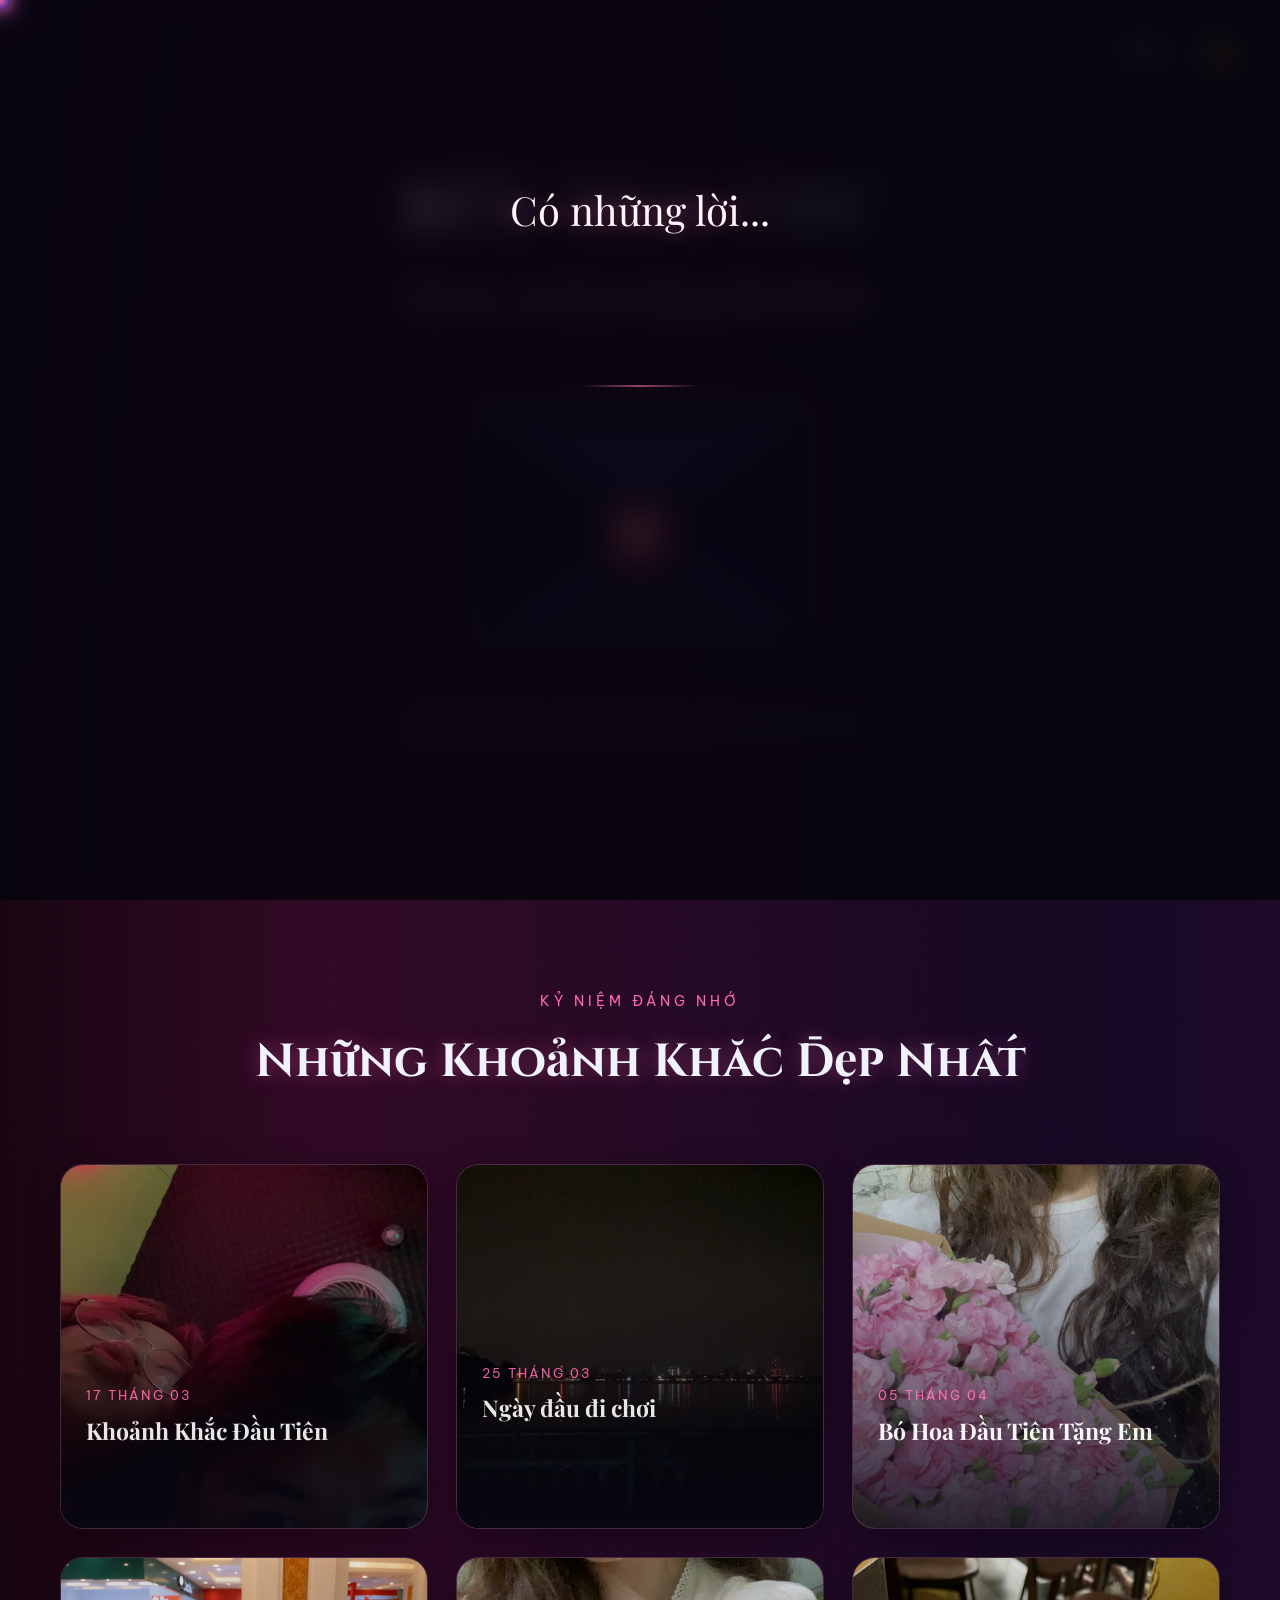
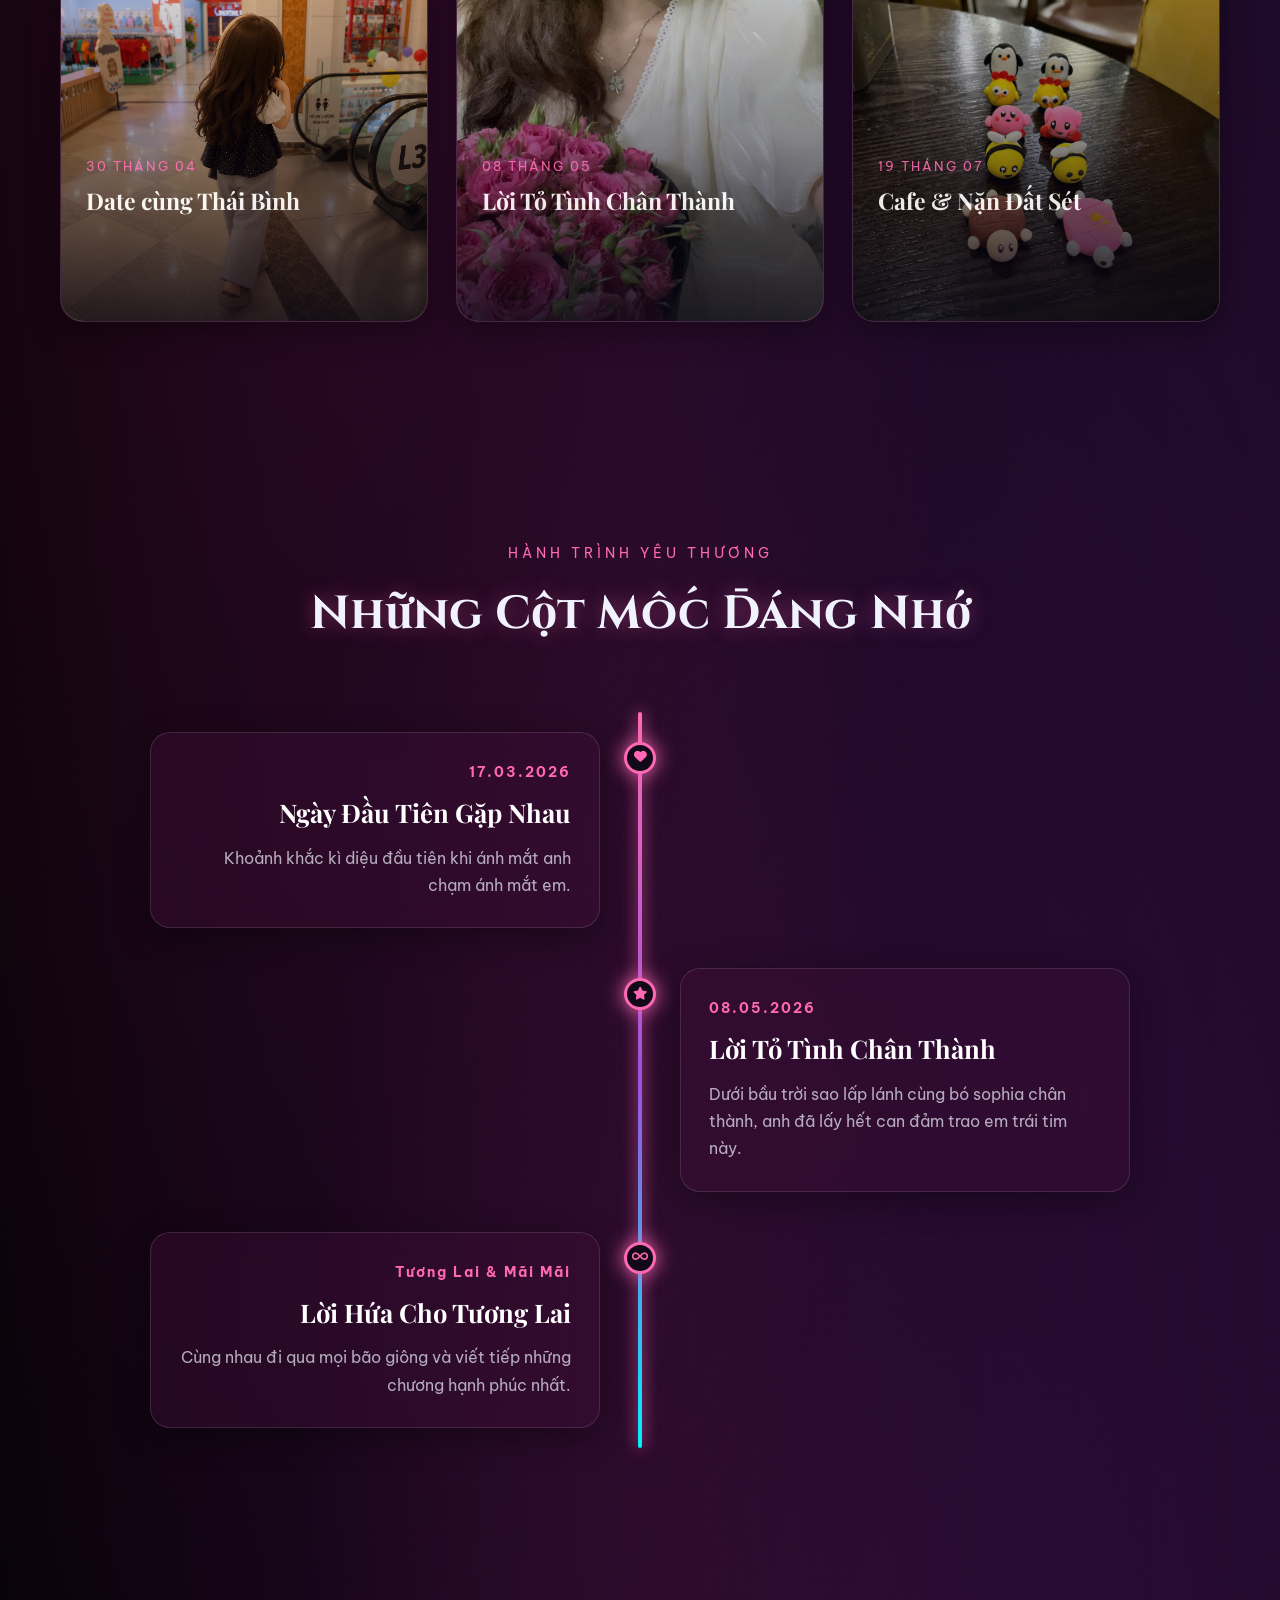
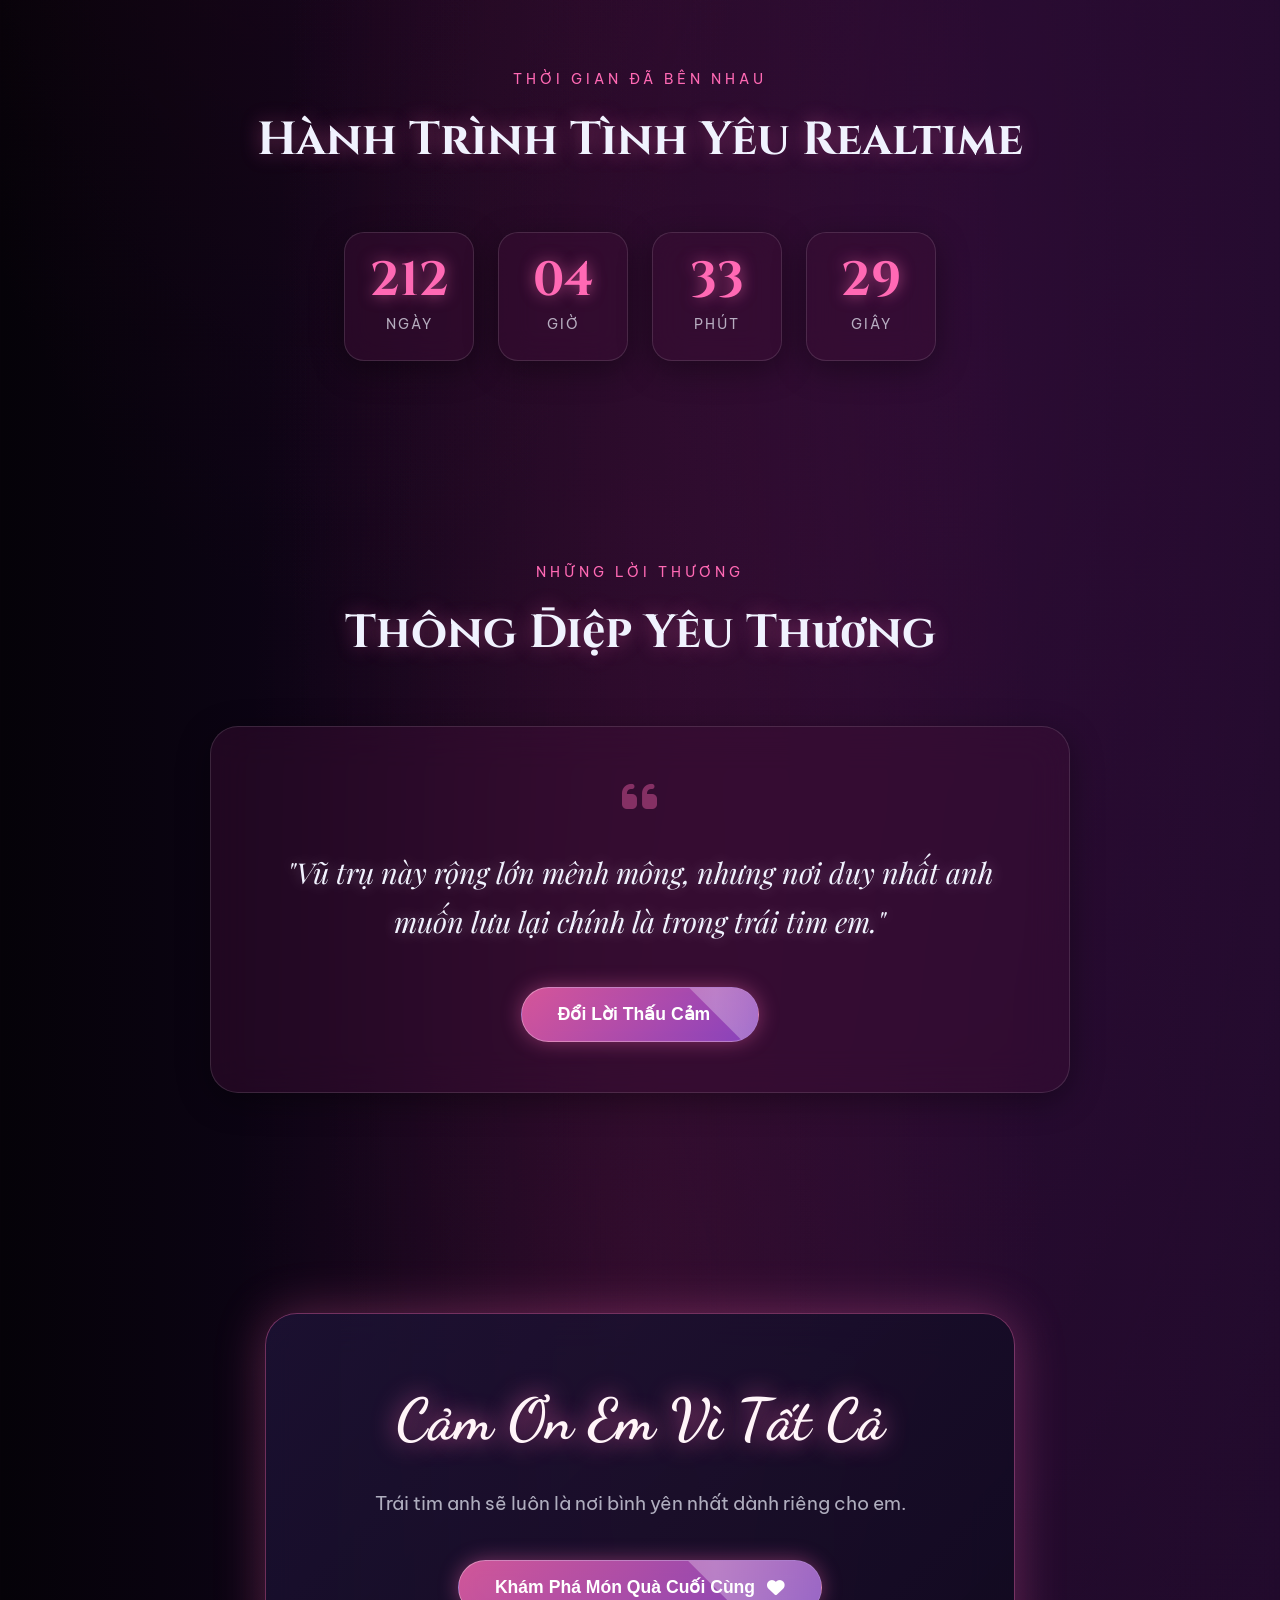
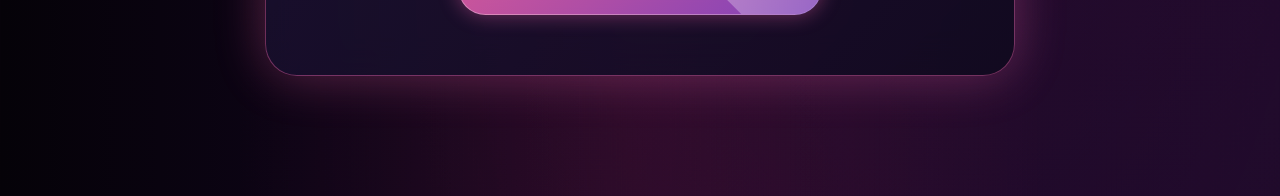
==== commit e5ee7b6c: "fix: refine visual effects and fix interaction issues" ====
--- a/index.html
+++ b/index.html
@@ -244,18 +244,6 @@
       </div>
     </section>
 
-    <!-- LIGHTBOX POPUP MODAL -->
-    <div id="lightbox-modal">
-      <div class="lightbox-content">
-        <button id="lightbox-close" class="lightbox-close"><i class="fas fa-times"></i></button>
-        <img id="lightbox-img" src="" alt="Zoomed view" class="lightbox-img">
-        <div class="lightbox-caption">
-          <h3 id="lightbox-title"></h3>
-          <p id="lightbox-desc"></p>
-        </div>
-      </div>
-    </div>
-
     <!-- LOVE JOURNEY TIMELINE SECTION -->
     <section id="timeline-section" class="timeline-section">
       <div class="section-header">
@@ -353,6 +341,18 @@
     </section>
 
   </main>
+
+  <!-- LIGHTBOX POPUP MODAL (Fixed Viewport Overlay) -->
+  <div id="lightbox-modal">
+    <div class="lightbox-content">
+      <button id="lightbox-close" class="lightbox-close" aria-label="Đóng hình ảnh"><i class="fas fa-times"></i></button>
+      <img id="lightbox-img" src="" alt="Zoomed view" class="lightbox-img">
+      <div class="lightbox-caption">
+        <h3 id="lightbox-title"></h3>
+        <p id="lightbox-desc"></p>
+      </div>
+    </div>
+  </div>
 
   <!-- Custom Scripts (Strict Relative Paths) -->
   <script src="./js/audio.js"></script>
--- a/css/style.css
+++ b/css/style.css
@@ -1,8 +1,7 @@
-/* ==========================================================================
+/* --------------------------------------------------------------------------
    BỨC TÂM THƯ - CORE STYLE & DESIGN SYSTEM
-   Author: Senior Front-end & UI/UX Design Lead
    Style: Cinematic, Dark Cosmos, Glassmorphism, Romantic Aurora & Glow
-   ========================================================================== */
+   -------------------------------------------------------------------------- */
 
 /*  COLOR PALETTE & DESIGN TOKENS */
 :root {
@@ -58,13 +57,10 @@
 
 html {
   font-size: 16px;
-  scroll-behavior: smooth;
   background-color: #110818;
   color: var(--text-main);
   font-family: var(--font-primary);
   overflow-x: hidden;
-  height: 100%;
-  width: 100%;
 }
 
 body {
--- a/css/loading.css
+++ b/css/loading.css
@@ -1,6 +1,6 @@
-/* ==========================================================================
+/* --------------------------------------------------------------------------
    LOADING SCREEN STYLES
-   ========================================================================== */
+   -------------------------------------------------------------------------- */
 #loading-screen {
   position: fixed;
   top: 0;
--- a/css/intro.css
+++ b/css/intro.css
@@ -1,6 +1,6 @@
-/* ==========================================================================
+/* --------------------------------------------------------------------------
    CINEMATIC INTRO SECTION STYLES
-   ========================================================================== */
+   -------------------------------------------------------------------------- */
 #intro-section {
   position: fixed;
   top: 0;
--- a/css/galaxy.css
+++ b/css/galaxy.css
@@ -1,6 +1,6 @@
-/* ==========================================================================
+/* --------------------------------------------------------------------------
    GALAXY & THREE.JS CONTAINER STYLES
-   ========================================================================== */
+   -------------------------------------------------------------------------- */
 .galaxy-section {
   position: relative;
   width: 100%;
--- a/css/letter.css
+++ b/css/letter.css
@@ -1,6 +1,6 @@
-/* ==========================================================================
+/* --------------------------------------------------------------------------
    ENVELOPE & LOVE LETTER STYLES
-   ========================================================================== */
+   -------------------------------------------------------------------------- */
 
 /* 3D ENVELOPE CONTAINER & WRAPPER */
 .envelope-container {
@@ -213,6 +213,7 @@
     inset 0 0 0 13px rgba(255, 255, 255, 0.08);
   padding: 48px 40px 40px;
   overflow-y: auto;
+  overscroll-behavior: contain;
   transform: translateY(40px) scale(0.92);
   transition: transform 0.8s cubic-bezier(0.16, 1, 0.3, 1);
   outline: 1px solid rgba(255, 255, 255, 0.08);
--- a/css/gallery.css
+++ b/css/gallery.css
@@ -1,18 +1,18 @@
-/* ==========================================================================
+/* --------------------------------------------------------------------------
    LOVE MEMORY GALLERY STYLES
-   ========================================================================== */
+   -------------------------------------------------------------------------- */
 .gallery-section {
   position: relative;
   width: 100%;
-  padding: 100px 20px;
-  max-width: 1280px;
+  padding: 90px 20px;
+  max-width: 1220px;
   margin: 0 auto;
   z-index: 20;
 }
 
 .section-header {
   text-align: center;
-  margin-bottom: 60px;
+  margin-bottom: 55px;
 }
 
 .section-tag {
@@ -26,23 +26,23 @@
 
 .section-title {
   font-family: var(--font-title);
-  font-size: 3rem;
+  font-size: 2.9rem;
   color: var(--text-main);
   text-shadow: 0 0 20px rgba(255, 105, 180, 0.4);
 }
 
 .gallery-grid {
   display: grid;
-  grid-template-columns: repeat(auto-fit, minmax(280px, 1fr));
-  gap: 32px;
+  grid-template-columns: repeat(auto-fit, minmax(270px, 1fr));
+  gap: 28px;
   padding: 10px;
 }
 
-/* 3D Glassmorphic Photo Card */
+/* 3D Glassmorphic Photo Card (Midway size: 365px height, ~96% scale) */
 .gallery-card {
   position: relative;
-  height: 380px;
-  border-radius: 24px;
+  height: 365px;
+  border-radius: 23px;
   overflow: hidden;
   background: var(--bg-card-glass);
   backdrop-filter: blur(15px);
@@ -88,13 +88,13 @@
   display: flex;
   flex-direction: column;
   justify-content: flex-end;
-  padding: 28px;
+  padding: 25px;
   opacity: 0.9;
   transition: opacity 0.4s ease;
 }
 
 .gallery-card-date {
-  font-size: 0.85rem;
+  font-size: 0.84rem;
   color: var(--accent-pink);
   letter-spacing: 2px;
   text-transform: uppercase;
@@ -103,7 +103,7 @@
 
 .gallery-card-title {
   font-family: var(--font-serif);
-  font-size: 1.5rem;
+  font-size: 1.44rem;
   color: #fff;
   margin-bottom: 8px;
 }
@@ -123,13 +123,17 @@
 }
 
 /* LIGHTBOX POPUP MODAL */
+body.lightbox-active {
+  overflow: hidden !important;
+}
+
 #lightbox-modal {
   position: fixed;
   top: 0;
   left: 0;
   width: 100vw;
   height: 100vh;
-  z-index: 9800;
+  z-index: 99999;
   background: rgba(4, 3, 10, 0.92);
   backdrop-filter: blur(20px);
   -webkit-backdrop-filter: blur(20px);
@@ -138,7 +142,7 @@
   justify-content: center;
   opacity: 0;
   visibility: hidden;
-  transition: opacity 0.5s ease, visibility 0.5s ease;
+  transition: opacity 0.4s ease, visibility 0.4s ease;
 }
 
 #lightbox-modal.active {
--- a/css/timeline.css
+++ b/css/timeline.css
@@ -1,6 +1,6 @@
-/* ==========================================================================
+/* --------------------------------------------------------------------------
    LOVE JOURNEY TIMELINE STYLES
-   ========================================================================== */
+   -------------------------------------------------------------------------- */
 .timeline-section {
   position: relative;
   width: 100%;
--- a/css/effects.css
+++ b/css/effects.css
@@ -1,6 +1,6 @@
-/* ==========================================================================
+/* --------------------------------------------------------------------------
    EFFECTS, CURSOR, COUNTDOWN, QUOTES & FINALE STYLES
-   ========================================================================== */
+   -------------------------------------------------------------------------- */
 
 /* CUSTOM GLOWING CURSOR & TRAIL */
 #custom-cursor {
--- a/css/memory-book.css
+++ b/css/memory-book.css
@@ -1,11 +1,9 @@
-/* ==========================================================================
+/* --------------------------------------------------------------------------
    MEMORY BOOK - STYLESHEET
    Glassmorphism Dock, Ancient Leather Album, 3D Flip Effects & Golden Light
-   ========================================================================== */
-
-/* --------------------------------------------------------------------------
-   1. FLOATING UTILITIES DOCK
    -------------------------------------------------------------------------- */
+
+/* FLOATING UTILITIES DOCK */
 .floating-utilities-dock {
   position: fixed;
   top: 24px;
@@ -162,9 +160,7 @@
   100% { border-color: rgba(255, 215, 0, 0.8); box-shadow: 0 0 30px rgba(255, 215, 0, 0.6); }
 }
 
-/* --------------------------------------------------------------------------
-   2. BACKGROUND BLUR & OVERLAY
-   -------------------------------------------------------------------------- */
+/* 2. BACKGROUND BLUR & OVERLAY */
 body.album-active-blur #main-content {
   filter: blur(12px) brightness(0.65);
   transition: filter 0.8s ease;
@@ -236,9 +232,7 @@
   transform: scale(1.15) rotate(90deg);
 }
 
-/* --------------------------------------------------------------------------
-   3. 3D ALBUM STAGE & BOOK DESIGN
-   -------------------------------------------------------------------------- */
+/* 3D ALBUM STAGE & BOOK DESIGN */
 .album-stage {
   display: flex;
   flex-direction: column;
@@ -377,8 +371,8 @@
   filter: drop-shadow(0 2px 4px rgba(0,0,0,0.5));
 }
 
-/* Inside Pages */
-.album-pages-container {
+/* Inside Pages — Perspective wrapper outside any overflow:hidden */
+.album-pages-perspective {
   position: absolute;
   top: 12px;
   left: 12px;
@@ -386,7 +380,16 @@
   bottom: 12px;
   z-index: 15;
   border-radius: 12px;
-  overflow: hidden;
+  perspective: 1100px;
+  perspective-origin: 20% center;
+}
+
+.album-pages-container {
+  position: relative;
+  width: 100%;
+  height: 100%;
+  border-radius: 12px;
+  /* NO overflow:hidden — it kills 3D perspective on children */
   box-shadow: 0 10px 30px rgba(0, 0, 0, 0.5);
 }
 
@@ -403,12 +406,16 @@
   display: flex;
   flex-direction: column;
   justify-content: space-between;
+  visibility: hidden;
   opacity: 0;
-  visibility: hidden;
-  transform: rotateY(90deg);
+  /* Spine = left edge */
   transform-origin: left center;
-  transition: transform 0.6s ease, opacity 0.4s ease;
-  box-shadow: inset 0 0 30px rgba(0, 0, 0, 0.08);
+  transform: rotateY(0deg);
+  backface-visibility: hidden;
+  /* No default transition — animations driven by JS inline styles */
+  box-shadow:
+    inset 0 0 30px rgba(0, 0, 0, 0.08),
+    4px 0 12px rgba(0, 0, 0, 0.12);
 }
 
 .album-page.page-type-cover-front,
@@ -425,20 +432,51 @@
   height: 100%;
 }
 
+/* Active page: flat open */
 .album-page.active {
+  visibility: visible;
   opacity: 1;
-  visibility: visible;
   transform: rotateY(0deg);
-}
-
+  z-index: 10;
+}
+
+/* Resting states (off screen — no transition) */
 .album-page.turned-prev {
-  transform: rotateY(-90deg);
+  visibility: hidden;
   opacity: 0;
+  transform: rotateY(-170deg);
+  z-index: 5;
 }
 
 .album-page.turned-next {
-  transform: rotateY(90deg);
+  visibility: hidden;
   opacity: 0;
+  transform: rotateY(0deg);
+  z-index: 5;
+}
+
+/* Spine shadow overlay for depth during flip */
+.album-page::after {
+  content: '';
+  position: absolute;
+  inset: 0;
+  border-radius: 12px;
+  background: rgba(0, 0, 0, 0);
+  pointer-events: none;
+  z-index: 100;
+  transition: background 0.28s ease;
+}
+
+/* Darkens mid-flip to simulate page curl shadow */
+.album-page.is-flipping::after {
+  animation: page-flip-shadow 0.58s ease-in-out forwards;
+}
+
+@keyframes page-flip-shadow {
+  0%   { background: rgba(0, 0, 0, 0); }
+  40%  { background: rgba(0, 0, 0, 0.28); }
+  70%  { background: rgba(0, 0, 0, 0.18); }
+  100% { background: rgba(0, 0, 0, 0); }
 }
 
 .page-header {
@@ -517,11 +555,11 @@
 /* Navigation & Pagination Controls Pill Below Book */
 .album-controls {
   position: relative;
-  margin-top: 24px;
-  display: flex;
-  align-items: center;
-  gap: 16px;
-  padding: 6px 14px;
+  margin-top: 20px;
+  display: flex;
+  align-items: center;
+  gap: 10px;
+  padding: 4px 10px;
   background: rgba(20, 10, 30, 0.85);
   backdrop-filter: blur(16px);
   -webkit-backdrop-filter: blur(16px);
@@ -568,17 +606,15 @@
 }
 
 .album-page-indicator {
-  padding: 4px 12px;
+  padding: 3px 8px;
   color: #fff4f8;
-  font-size: 0.95rem;
+  font-size: 0.82rem;
   font-weight: 600;
-  letter-spacing: 1px;
+  letter-spacing: 0.5px;
   white-space: nowrap;
 }
 
-/* --------------------------------------------------------------------------
-   4. RESPONSIVE BREAKPOINTS
-   -------------------------------------------------------------------------- */
+/* RESPONSIVE BREAKPOINTS */
 @media screen and (max-width: 992px) {
   .album-book {
     width: 620px;
--- a/css/responsive.css
+++ b/css/responsive.css
@@ -1,6 +1,6 @@
-/* ==========================================================================
+/* --------------------------------------------------------------------------
    RESPONSIVE OVERRIDES (MOBILE, TABLET, DESKTOP)
-   ========================================================================== */
+   -------------------------------------------------------------------------- */
 
 /* Large Screens & Laptops */
 @media screen and (max-width: 1200px) {
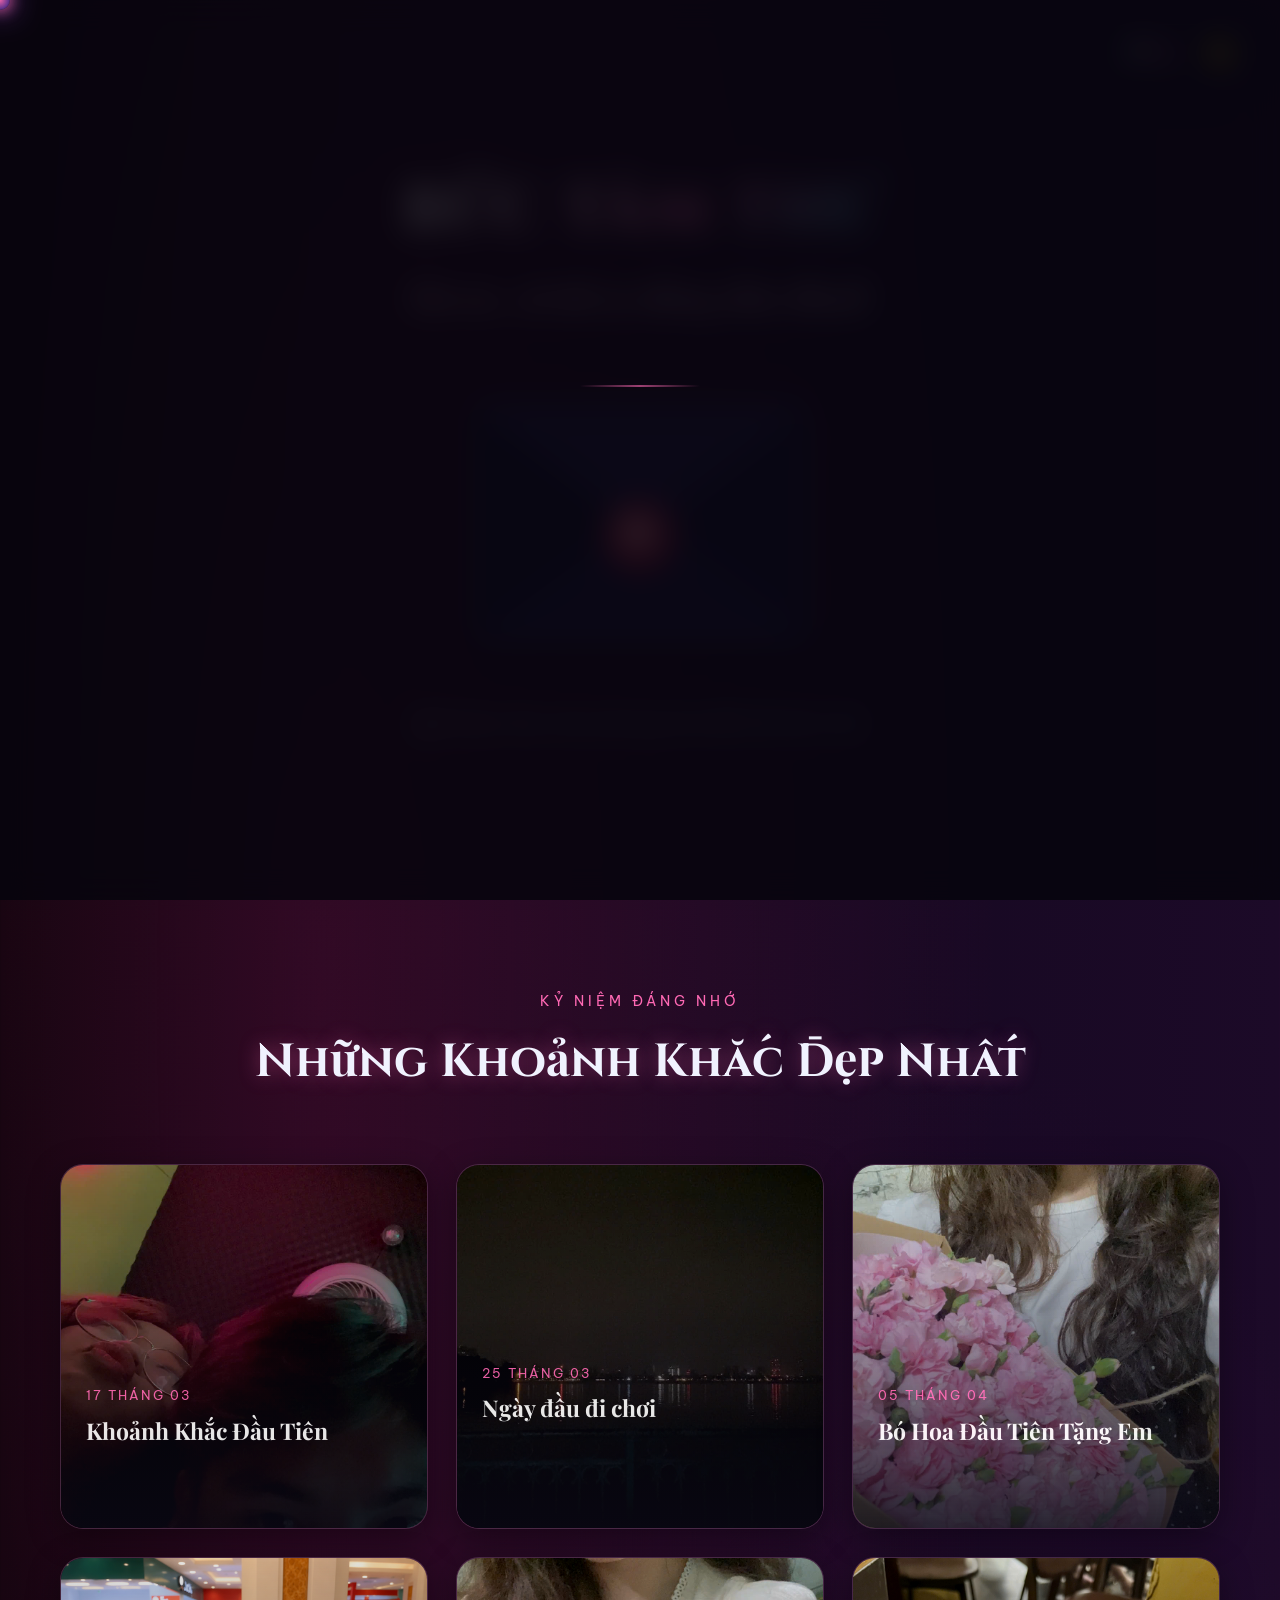
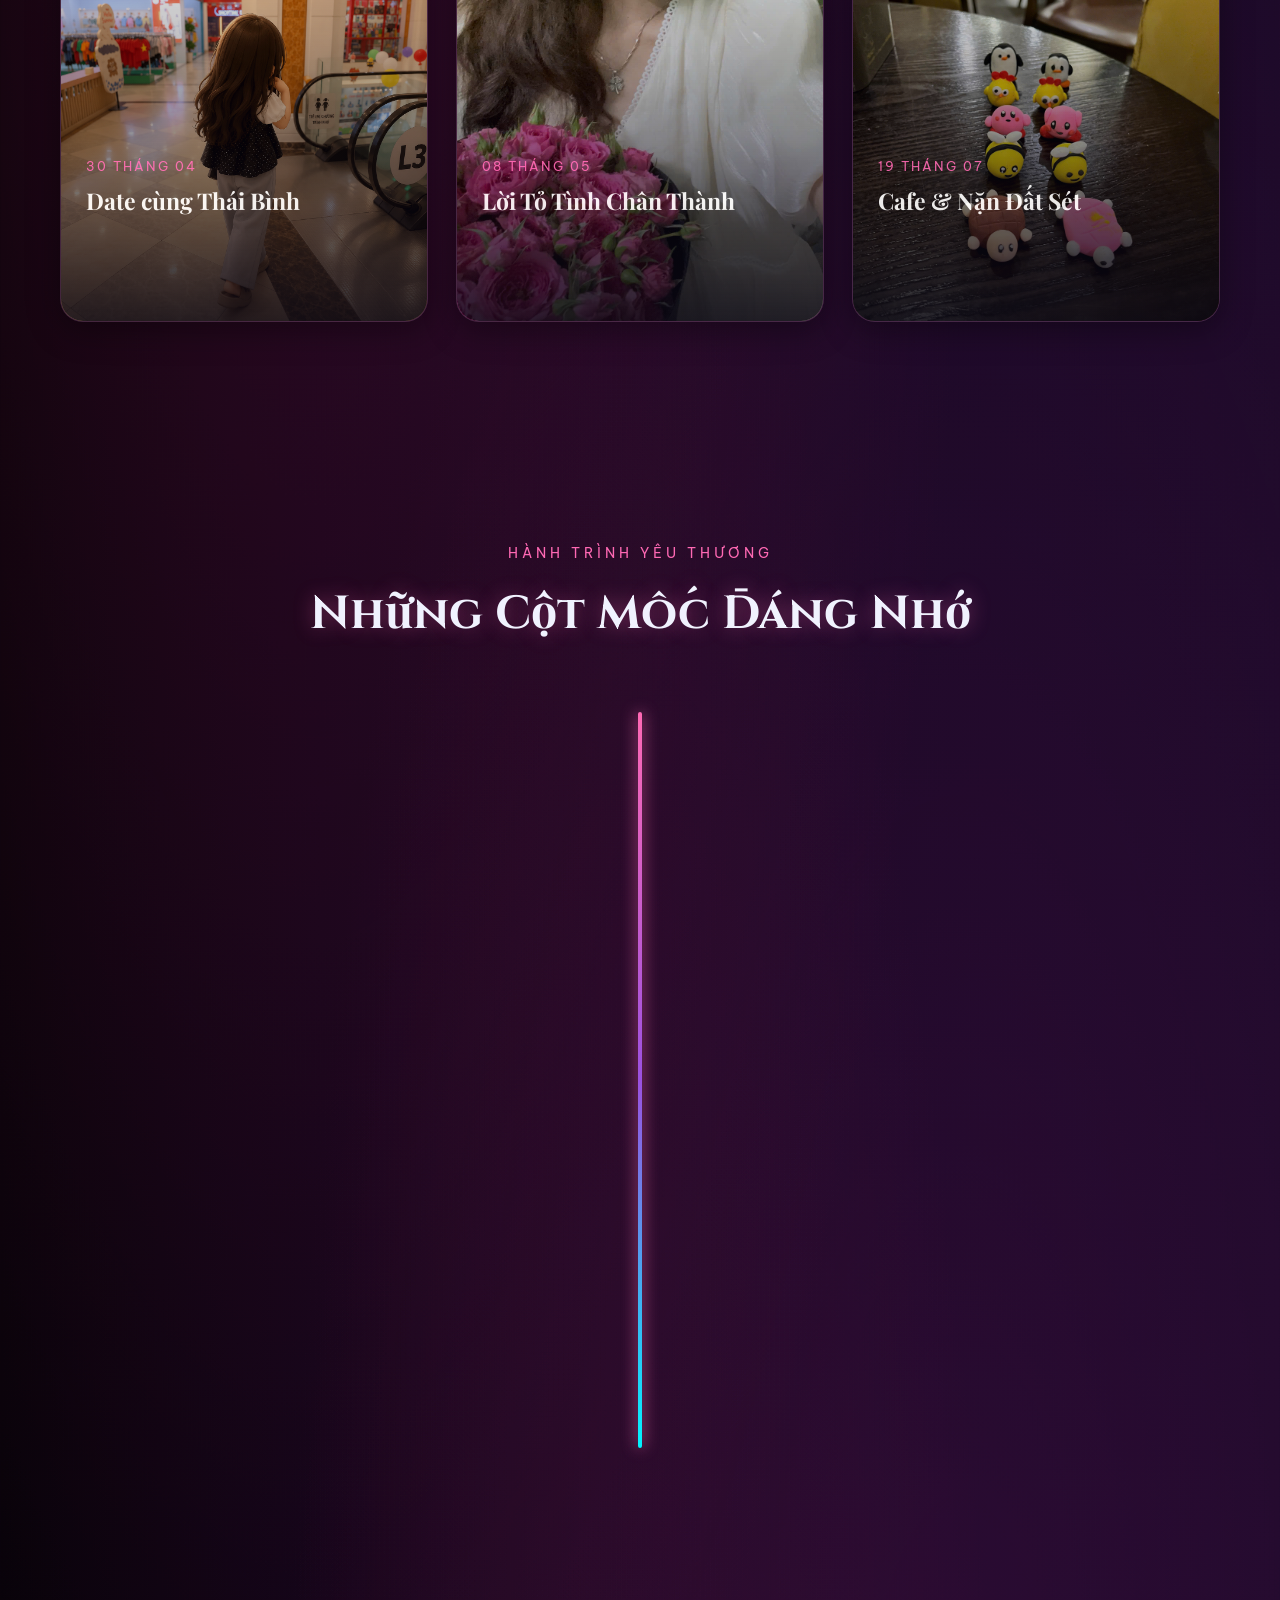
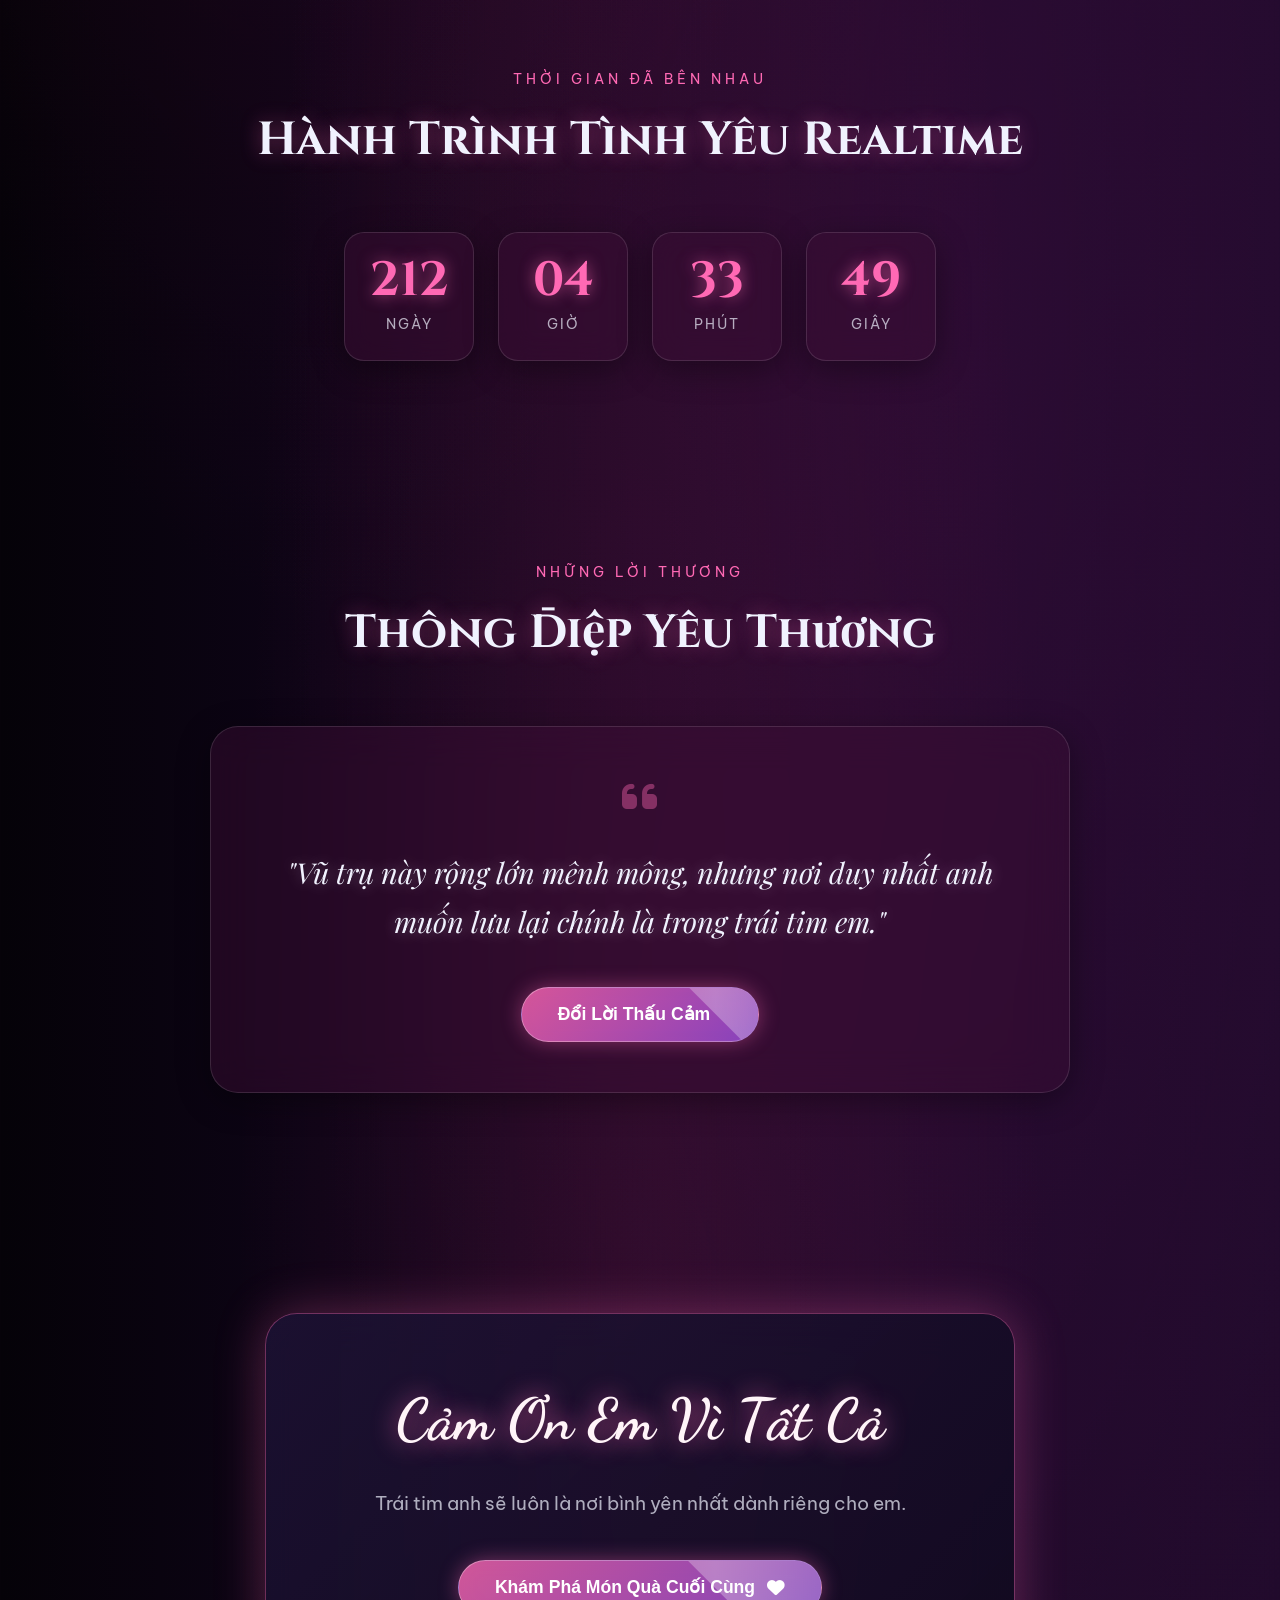
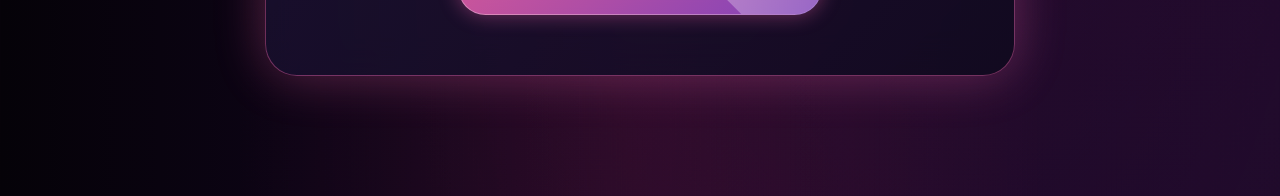
==== commit d5aba4fc: "refactor: replace static image assets with encrypted image loading" ====
--- a/index.html
+++ b/index.html
@@ -173,7 +173,7 @@
         <!-- Photo Card 1 -->
         <div class="gallery-card">
           <div class="gallery-img-wrapper">
-            <img src="./assets/images/khoanh-khac-dau-tien.png" alt="Khoảnh khắc đầu tiên" class="gallery-img">
+            <img src="data:image/svg+xml,%3Csvg xmlns='http://www.w3.org/2000/svg' viewBox='0 0 1 1'%3E%3C/svg%3E" data-image-key="khoanh-khac-dau-tien" alt="Khoảnh khắc đầu tiên" class="gallery-img">
             <div class="gallery-overlay">
               <span class="gallery-card-date">17 Tháng 03</span>
               <h3 class="gallery-card-title">Khoảnh Khắc Đầu Tiên</h3>
@@ -185,7 +185,7 @@
         <!-- Photo Card 2 -->
         <div class="gallery-card">
           <div class="gallery-img-wrapper">
-            <img src="./assets/images/ho-tay-voi-em.png" alt="Ngày đầu đi chơi" class="gallery-img">
+            <img src="data:image/svg+xml,%3Csvg xmlns='http://www.w3.org/2000/svg' viewBox='0 0 1 1'%3E%3C/svg%3E" data-image-key="ho-tay-voi-em" alt="Ngày đầu đi chơi" class="gallery-img">
             <div class="gallery-overlay">
               <span class="gallery-card-date">25 Tháng 03</span>
               <h3 class="gallery-card-title">Ngày đầu đi chơi</h3>
@@ -197,7 +197,7 @@
         <!-- Photo Card 3 -->
         <div class="gallery-card">
           <div class="gallery-img-wrapper">
-            <img src="./assets/images/bo-hoa-dau-tien.png" alt="Bó hoa đầu tiên tặng em" class="gallery-img">
+            <img src="data:image/svg+xml,%3Csvg xmlns='http://www.w3.org/2000/svg' viewBox='0 0 1 1'%3E%3C/svg%3E" data-image-key="bo-hoa-dau-tien" alt="Bó hoa đầu tiên tặng em" class="gallery-img">
             <div class="gallery-overlay">
               <span class="gallery-card-date">05 Tháng 04</span>
               <h3 class="gallery-card-title">Bó Hoa Đầu Tiên Tặng Em</h3>
@@ -209,7 +209,7 @@
         <!-- Photo Card 4 -->
         <div class="gallery-card">
           <div class="gallery-img-wrapper">
-            <img src="./assets/images/date-cung-thai-binh.png" alt="Date cùng Thái Bình" class="gallery-img">
+            <img src="data:image/svg+xml,%3Csvg xmlns='http://www.w3.org/2000/svg' viewBox='0 0 1 1'%3E%3C/svg%3E" data-image-key="date-cung-thai-binh" alt="Date cùng Thái Bình" class="gallery-img">
             <div class="gallery-overlay">
               <span class="gallery-card-date">30 Tháng 04</span>
               <h3 class="gallery-card-title">Date cùng Thái Bình</h3>
@@ -221,7 +221,7 @@
         <!-- Photo Card 5 -->
         <div class="gallery-card">
           <div class="gallery-img-wrapper">
-            <img src="./assets/images/bo-hoa-to-tinh.png" alt="Lời tỏ tình chân thành" class="gallery-img">
+            <img src="data:image/svg+xml,%3Csvg xmlns='http://www.w3.org/2000/svg' viewBox='0 0 1 1'%3E%3C/svg%3E" data-image-key="bo-hoa-to-tinh" alt="Lời tỏ tình chân thành" class="gallery-img">
             <div class="gallery-overlay">
               <span class="gallery-card-date">08 Tháng 05</span>
               <h3 class="gallery-card-title">Lời Tỏ Tình Chân Thành</h3>
@@ -233,7 +233,7 @@
         <!-- Photo Card 6 -->
         <div class="gallery-card">
           <div class="gallery-img-wrapper">
-            <img src="./assets/images/cafe-dat-set.png" alt="Cafe & nặn đất sét" class="gallery-img">
+            <img src="data:image/svg+xml,%3Csvg xmlns='http://www.w3.org/2000/svg' viewBox='0 0 1 1'%3E%3C/svg%3E" data-image-key="cafe-dat-set" alt="Cafe &amp; nặn đất sét" class="gallery-img">
             <div class="gallery-overlay">
               <span class="gallery-card-date">19 Tháng 07</span>
               <h3 class="gallery-card-title">Cafe & Nặn Đất Sét</h3>
@@ -366,10 +366,18 @@
   <script src="./js/intro.js"></script>
   <script src="./js/typing.js"></script>
   <script src="./js/countdown.js"></script>
+
+  <!-- Image Encryption System (load before gallery & renderers) -->
+  <script src="./js/crypto.js"></script>
+  <script src="./js/image-decoder.js"></script>
+  <script src="./js/image-provider.js"></script>
+  <script src="./js/image-data.js"></script>
+
   <script src="./js/gallery.js"></script>
   <script src="./js/timeline.js"></script>
   <script src="./js/quotes.js"></script>
   <script src="./js/scroll.js"></script>
+
 
   <!-- Memory Book Modular Engines -->
   <script src="./js/memory-book-storage.js"></script>
--- a/css/letter.css
+++ b/css/letter.css
@@ -267,6 +267,7 @@
   min-height: 250px;
   white-space: pre-wrap;
   word-wrap: break-word;
+  text-align: justify;
 }
 
 /* Blinking Typewriter Cursor */
--- a/css/gallery.css
+++ b/css/gallery.css
@@ -71,8 +71,13 @@
   width: 100%;
   height: 100%;
   object-fit: cover;
-  transition: transform 0.8s cubic-bezier(0.16, 1, 0.3, 1), filter 0.5s ease;
+  opacity: 0;
+  transition: opacity 0.4s ease, transform 0.8s cubic-bezier(0.16, 1, 0.3, 1), filter 0.5s ease;
   filter: brightness(0.88) contrast(1.05);
+}
+
+.gallery-img[src^="blob:"] {
+  opacity: 1;
 }
 
 .gallery-card:hover .gallery-img {
--- a/css/memory-book.css
+++ b/css/memory-book.css
@@ -521,6 +521,12 @@
   height: 100%;
   object-fit: cover;
   border-radius: 2px;
+  opacity: 0;
+  transition: opacity 0.35s ease;
+}
+
+.page-photo[src^="blob:"] {
+  opacity: 1;
 }
 
 .photo-tape {
--- a/css/responsive.css
+++ b/css/responsive.css
@@ -42,7 +42,7 @@
   .envelope-flap { border-left-width: 145px; border-right-width: 145px; border-top-width: 110px; }
   .pocket-left, .pocket-bottom { border-left-width: 145px; }
   .pocket-right, .pocket-bottom { border-right-width: 145px; }
-  .pocket-left, .pocket-right { border-bottom-width: 105px; }
+  .pocket-left, .pocket-right { border-top-width: 100px; border-bottom-width: 105px; }
   .pocket-bottom { border-bottom-width: 105px; }
 
   .letter-paper-wrapper { padding: 32px 20px 24px; border-radius: 20px; }
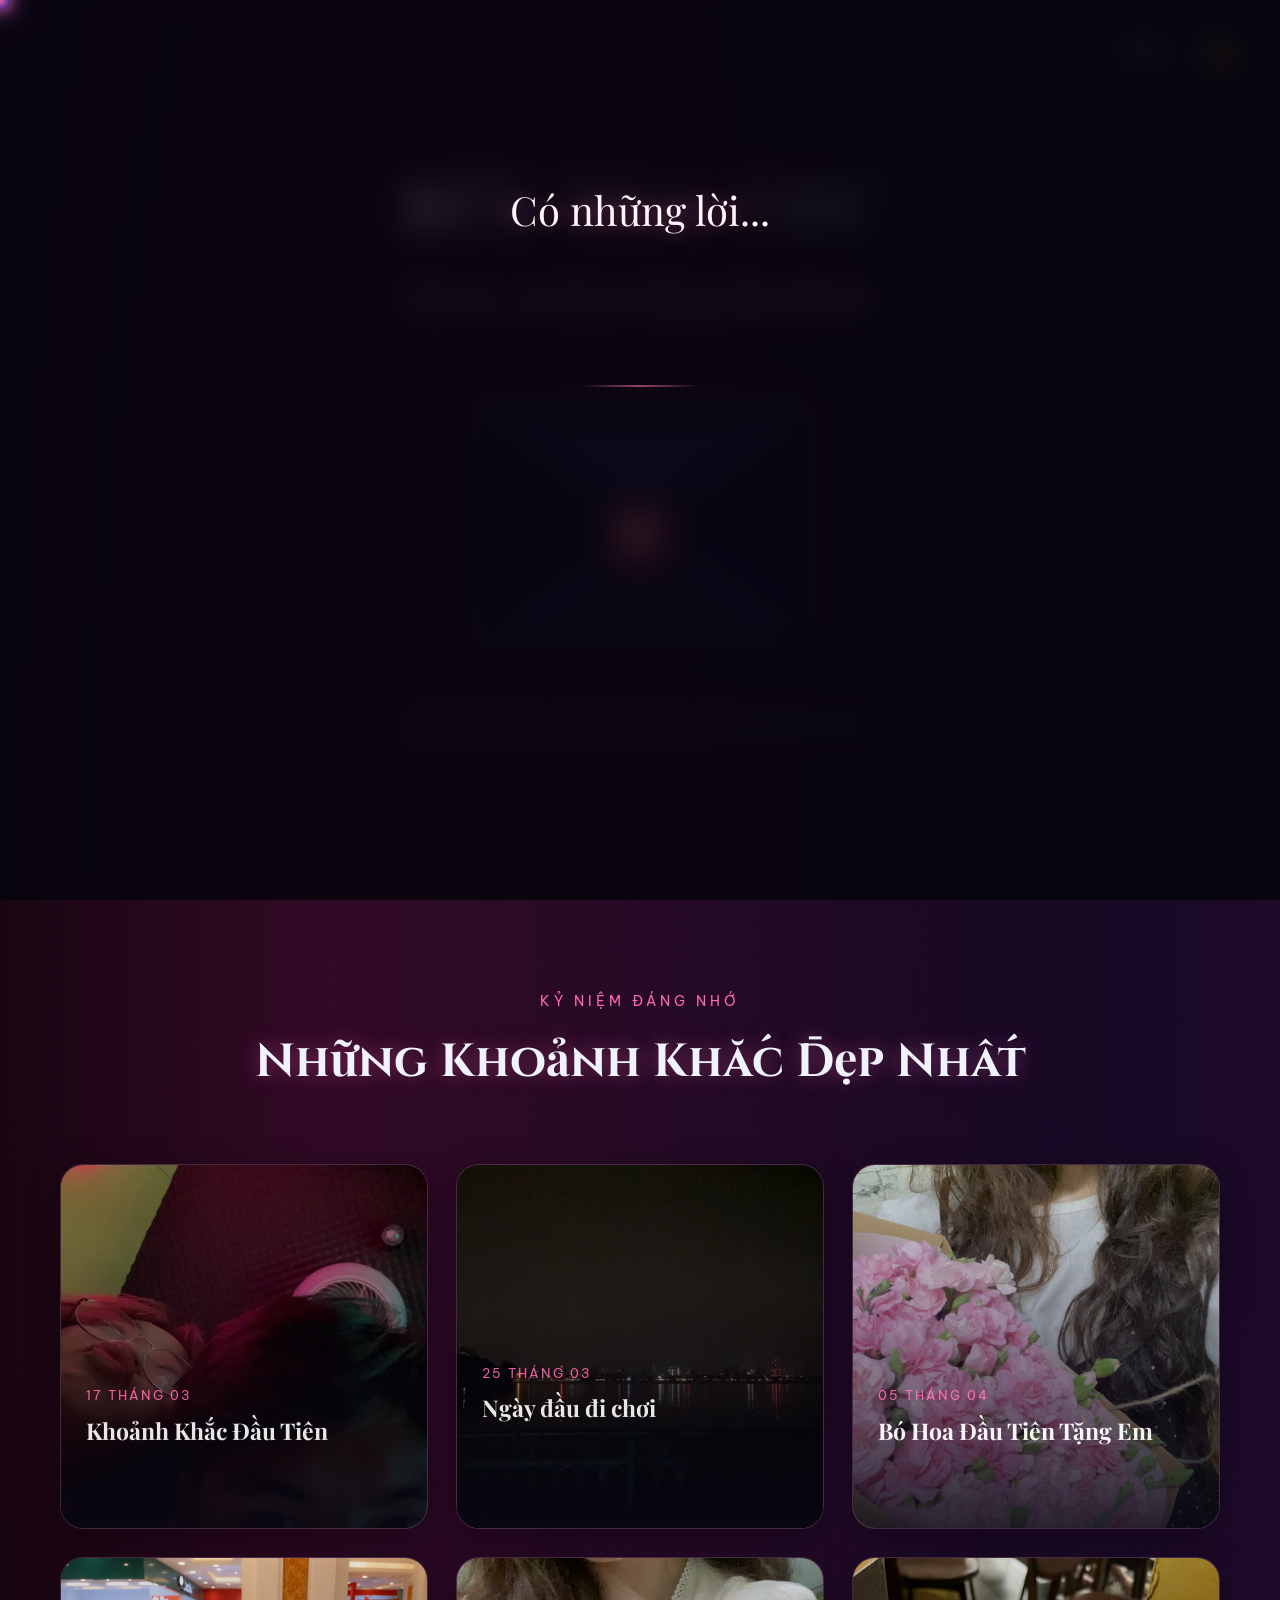
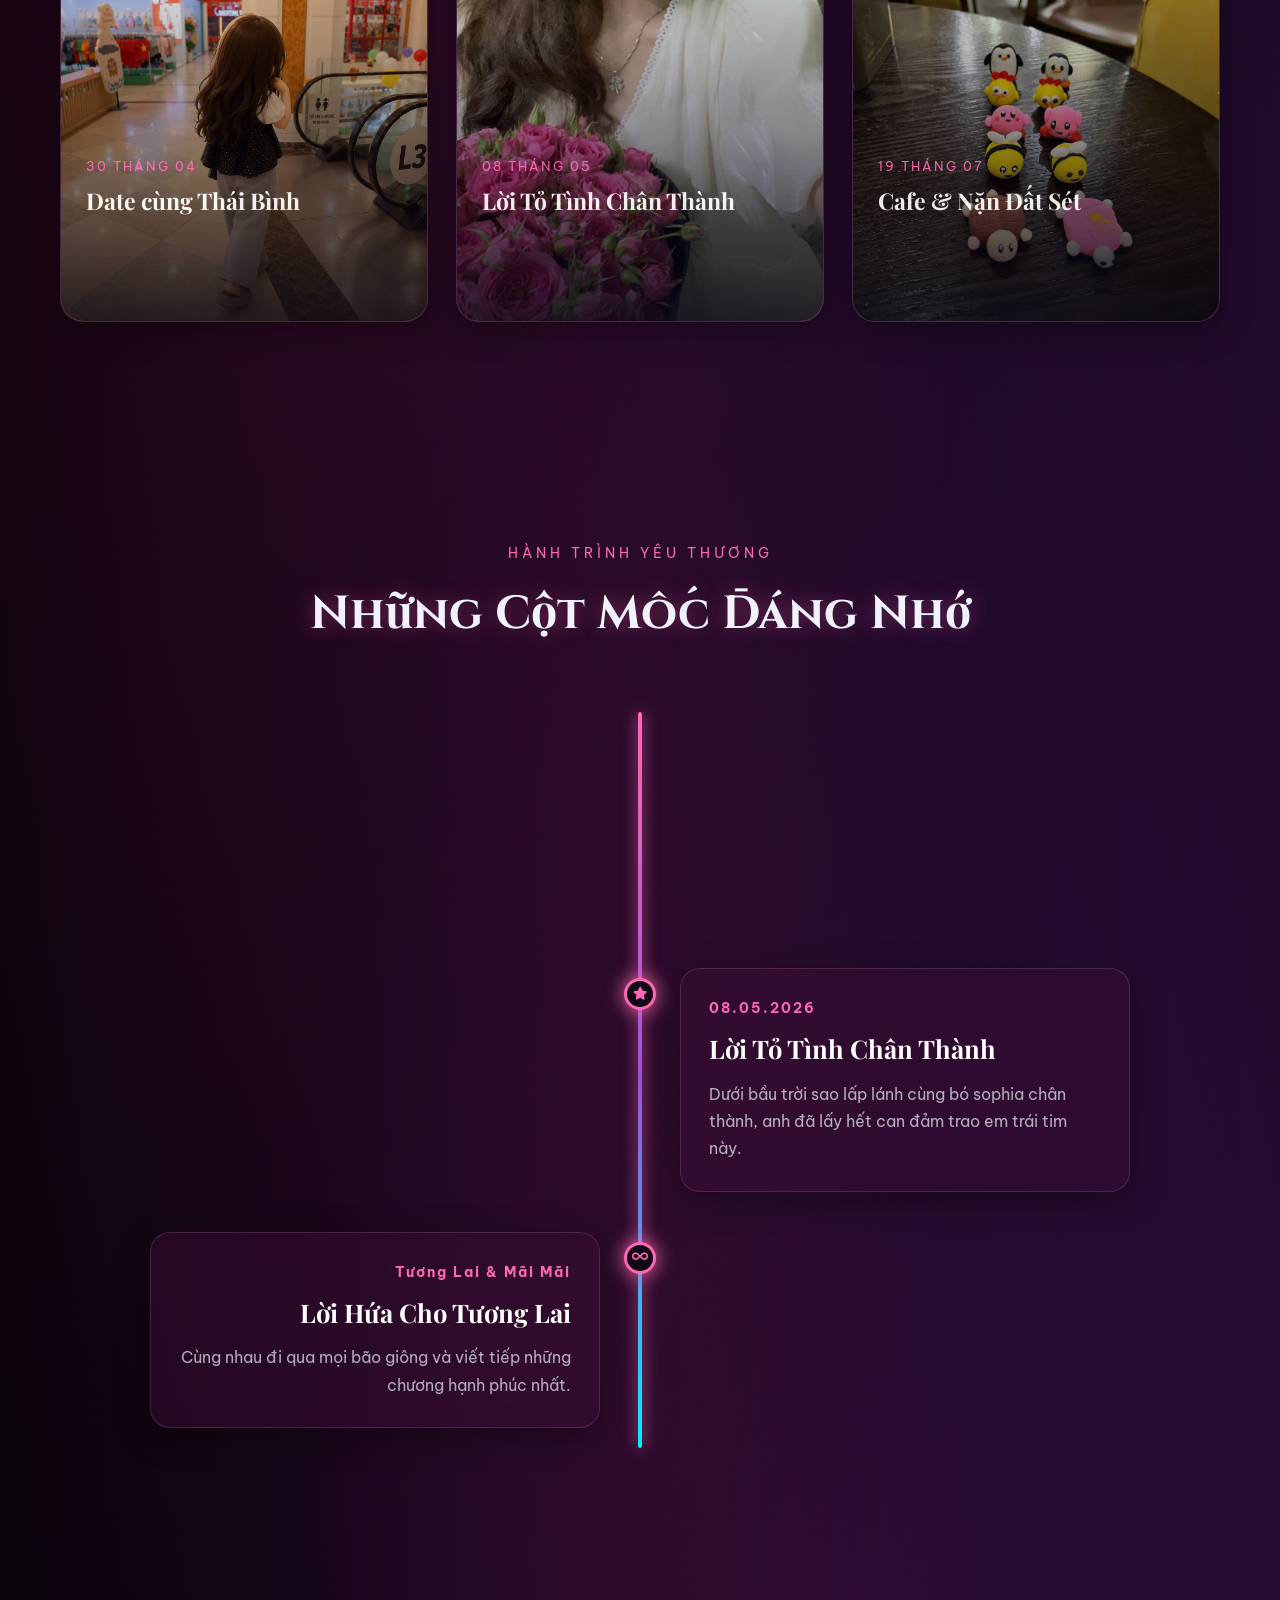
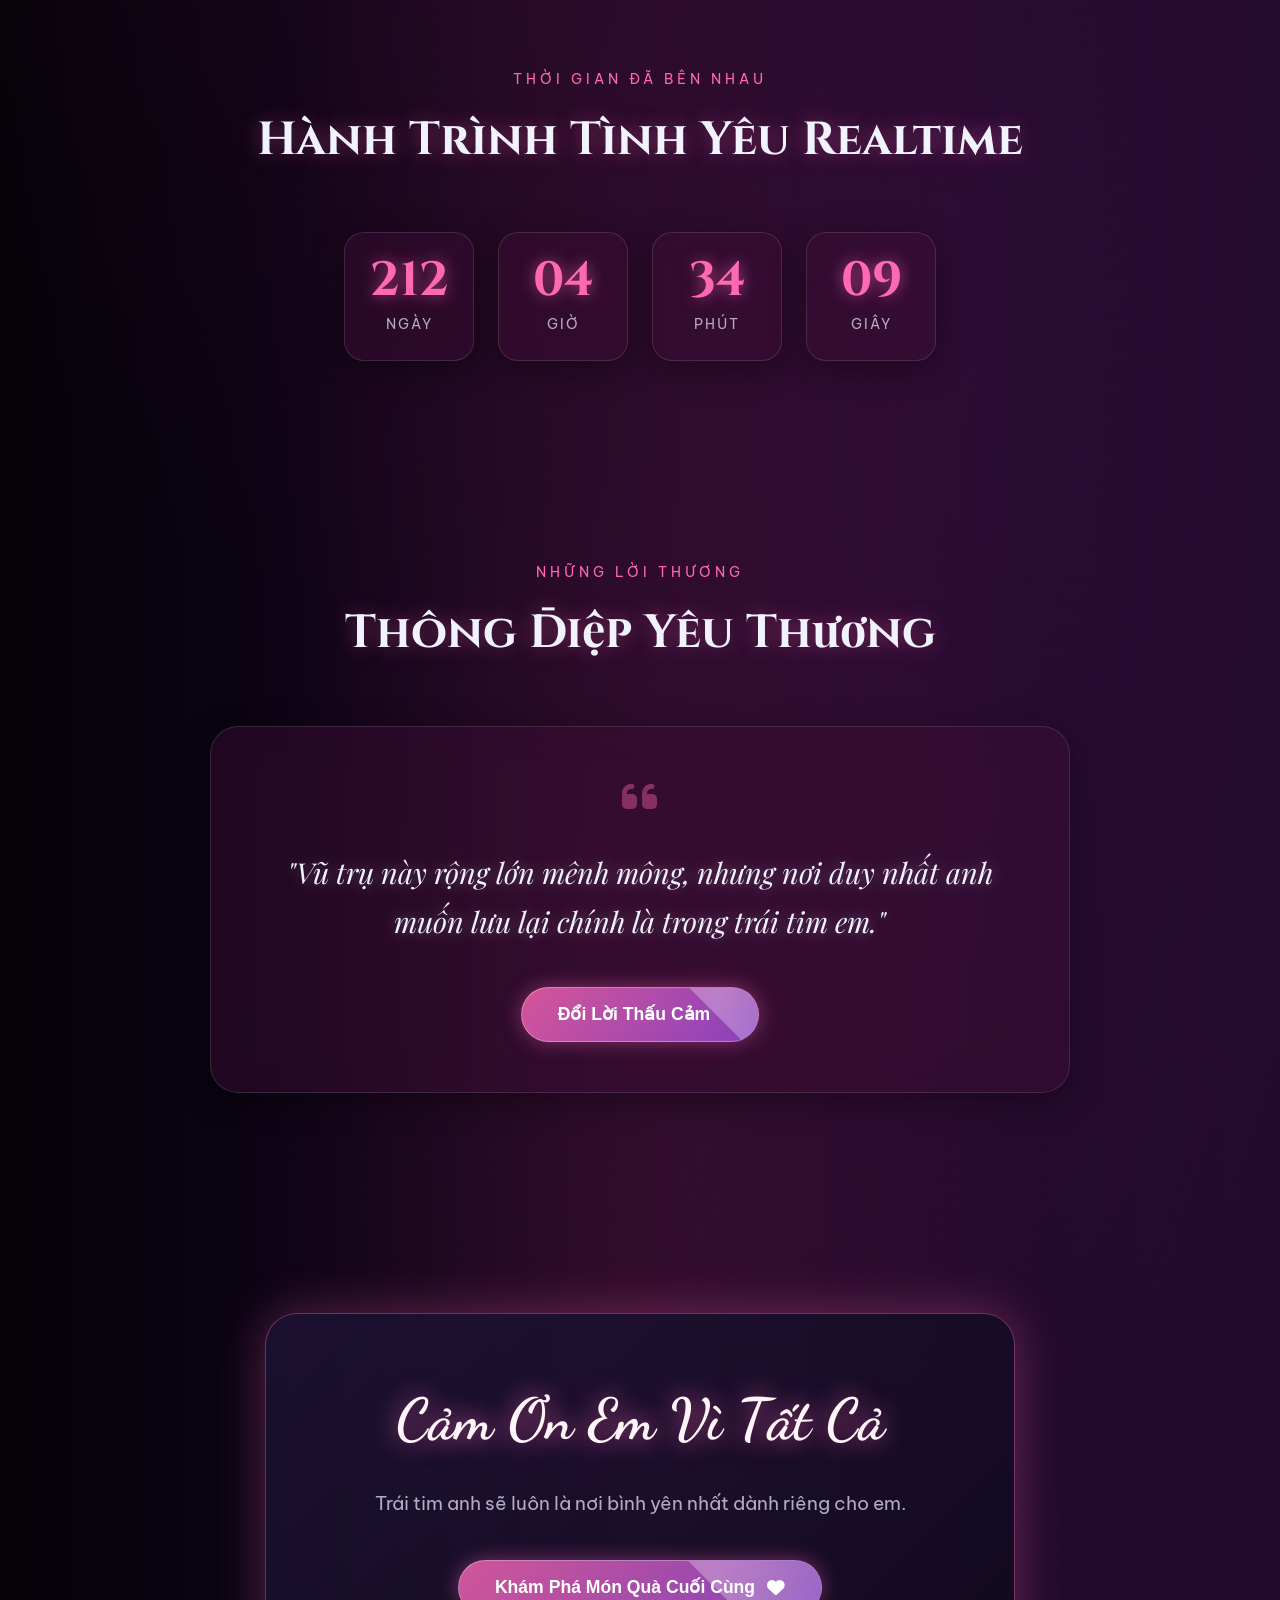
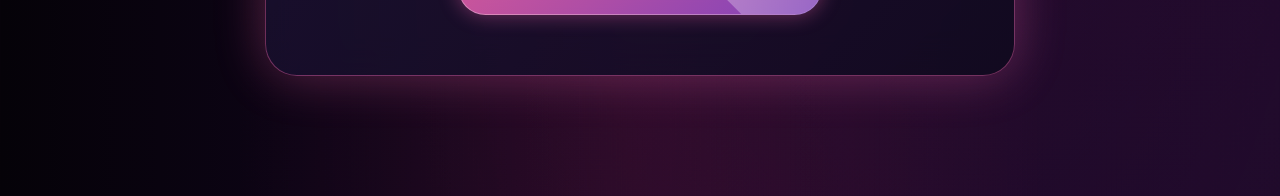
==== commit 0da50c26: "fix: improve celebration fireworks effect after letter completion" ====
--- a/index.html
+++ b/index.html
@@ -66,9 +66,11 @@
   <div id="bg-canvas-container">
     <canvas id="galaxy-canvas"></canvas>
     <canvas id="effects-canvas"></canvas>
-    <canvas id="fireworks-canvas"></canvas>
     <div class="aurora-overlay"></div>
   </div>
+
+  <!-- Fireworks Canvas (fixed overlay, above everything including letter modal) -->
+  <canvas id="fireworks-canvas"></canvas>
 
   <!-- Audio Player Floating Widget -->
   <div id="audio-widget">
--- a/css/style.css
+++ b/css/style.css
@@ -110,7 +110,7 @@
   overflow: hidden;
 }
 
-#galaxy-canvas, #effects-canvas, #fireworks-canvas {
+#galaxy-canvas, #effects-canvas {
   position: absolute;
   top: 0;
   left: 0;
@@ -120,7 +120,17 @@
 
 #galaxy-canvas { z-index: -10; }
 #effects-canvas { z-index: -8; }
-#fireworks-canvas { z-index: 1000; pointer-events: none; }
+
+/* Fireworks canvas: fixed fullscreen overlay ABOVE all modals */
+#fireworks-canvas {
+  position: fixed;
+  top: 0;
+  left: 0;
+  width: 100vw;
+  height: 100vh;
+  z-index: 99000;
+  pointer-events: none;
+}
 
 /* Aurora Dynamic Glow Layer */
 .aurora-overlay {
--- a/css/effects.css
+++ b/css/effects.css
@@ -264,3 +264,4 @@
   0%, 100% { opacity: 0.55; }
   50%       { opacity: 1; }
 }
+
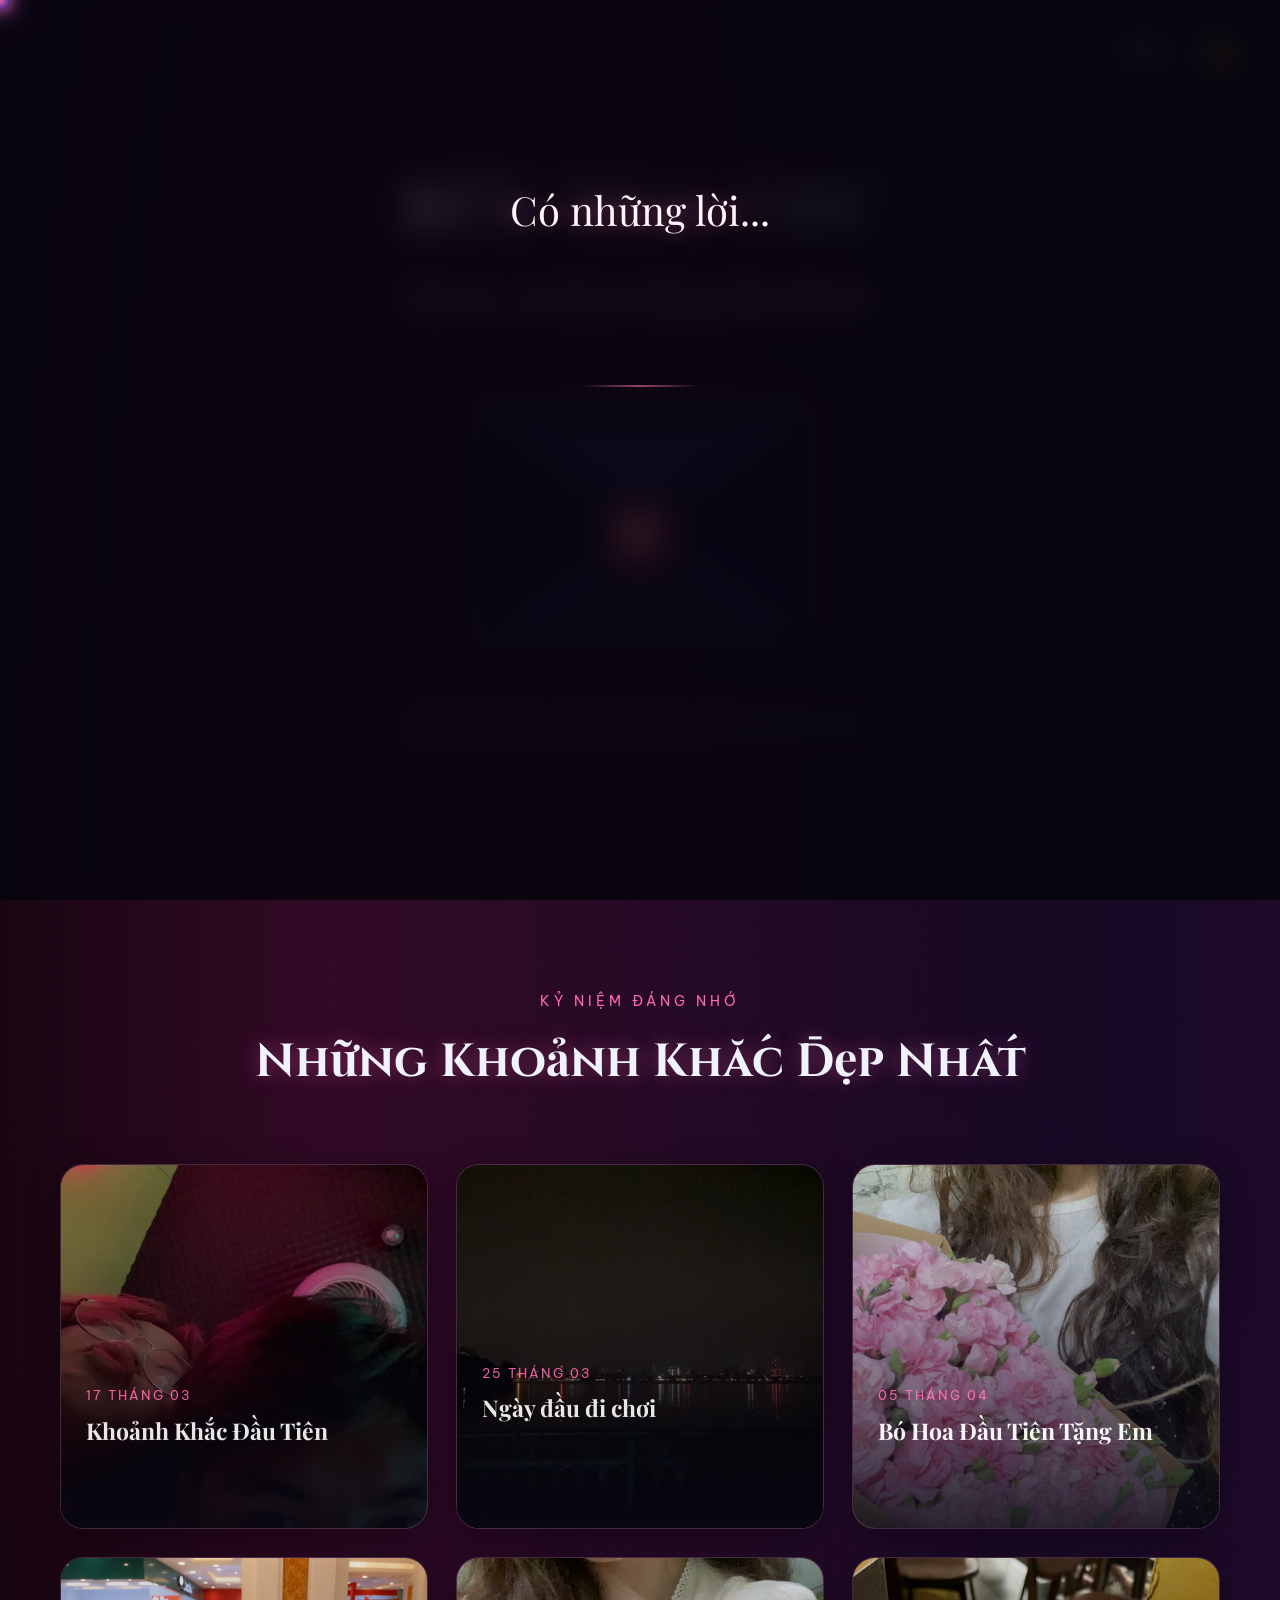
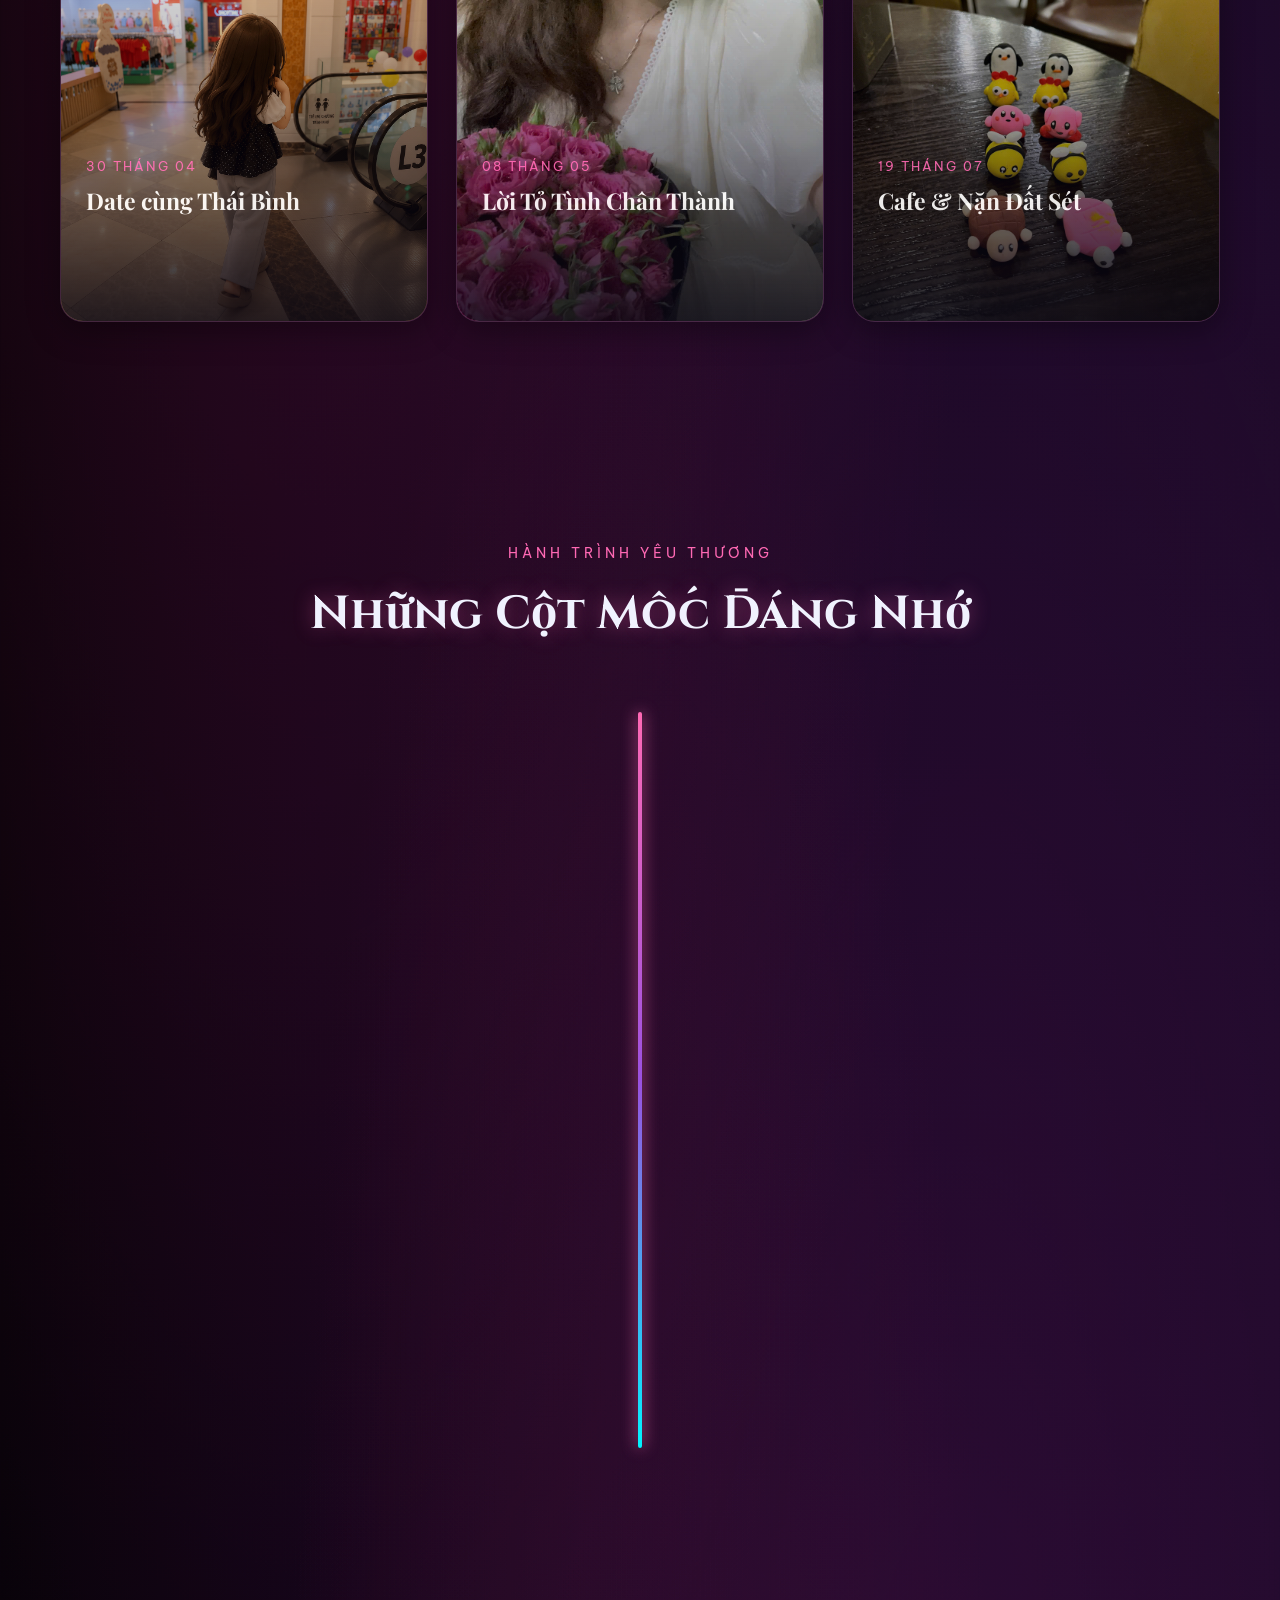
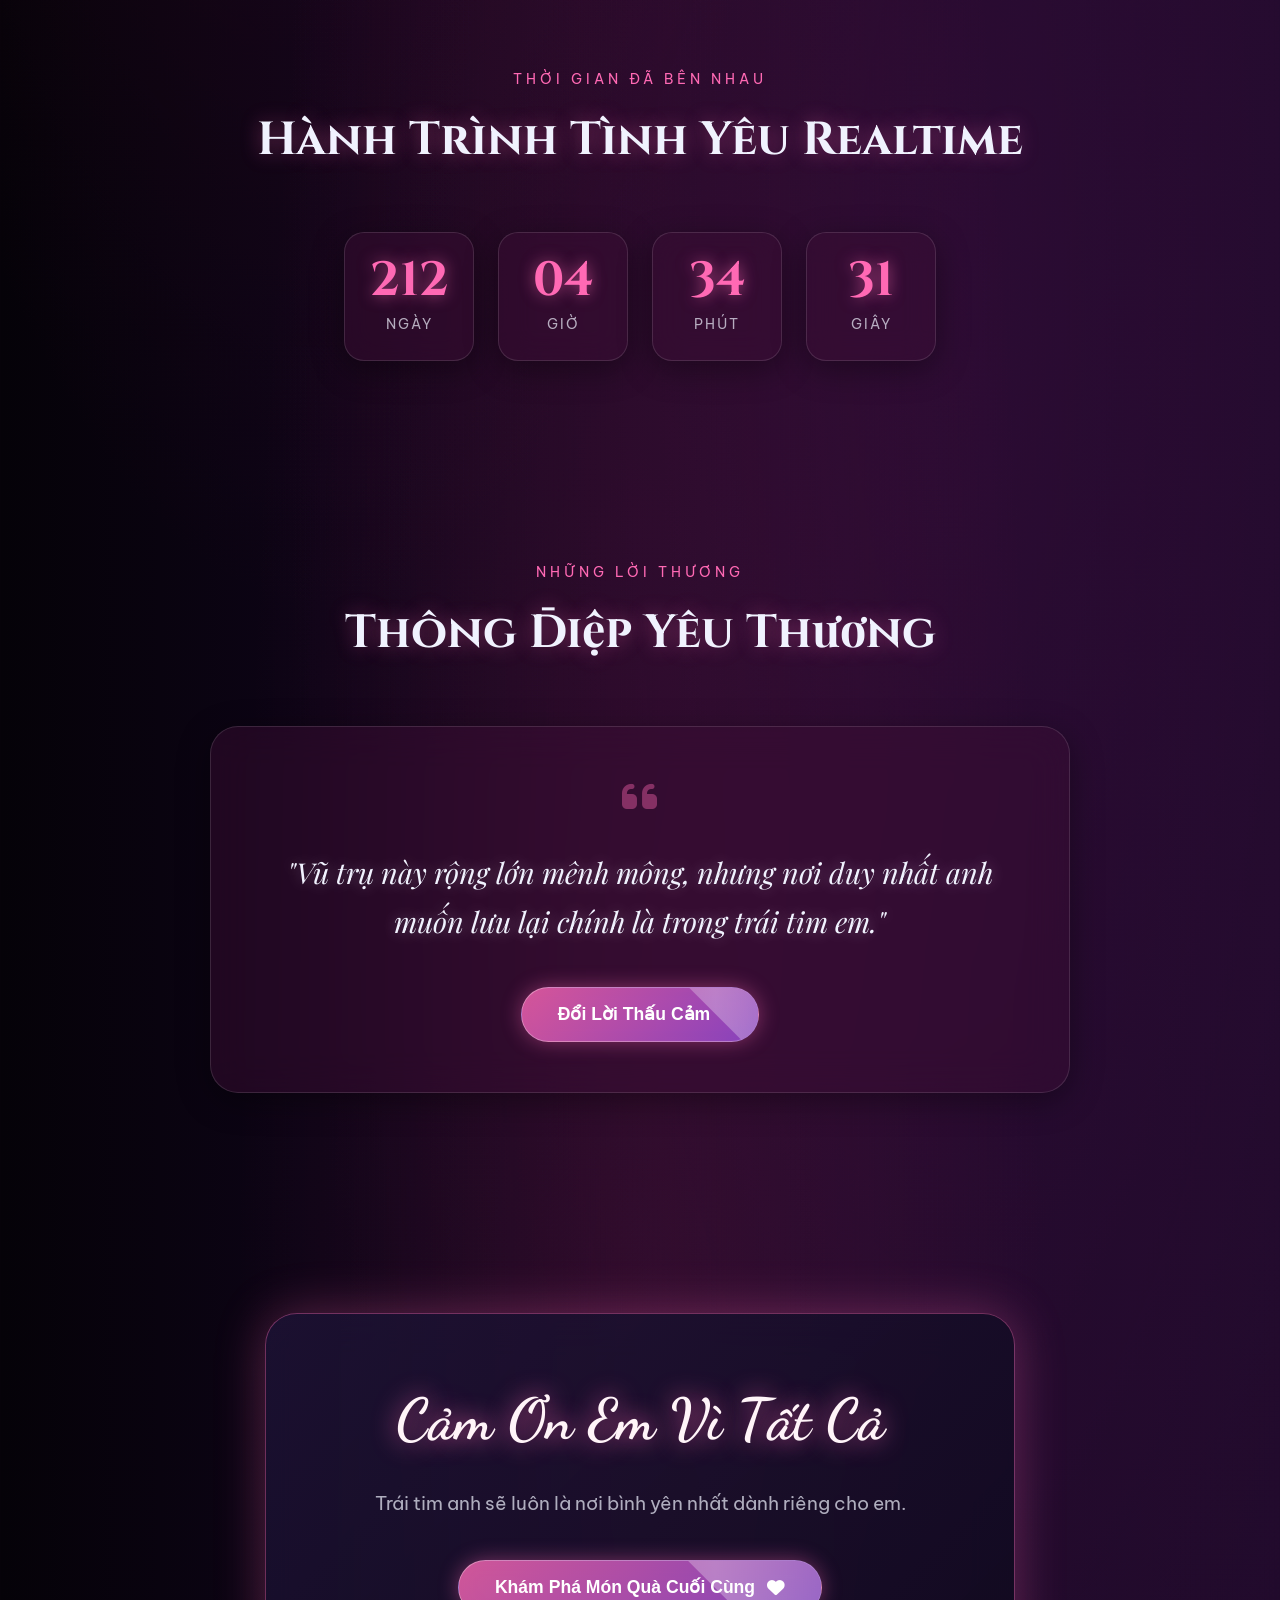
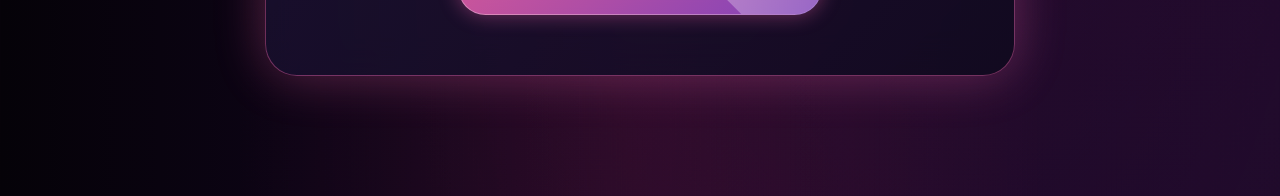
==== commit ebef6ab3: "update file image preview link" ====
--- a/index.html
+++ b/index.html
@@ -391,6 +391,5 @@
   <script src="./js/memory-book-controller.js"></script>
 
   <script src="./js/app.js"></script>
-
 </body>
 </html>
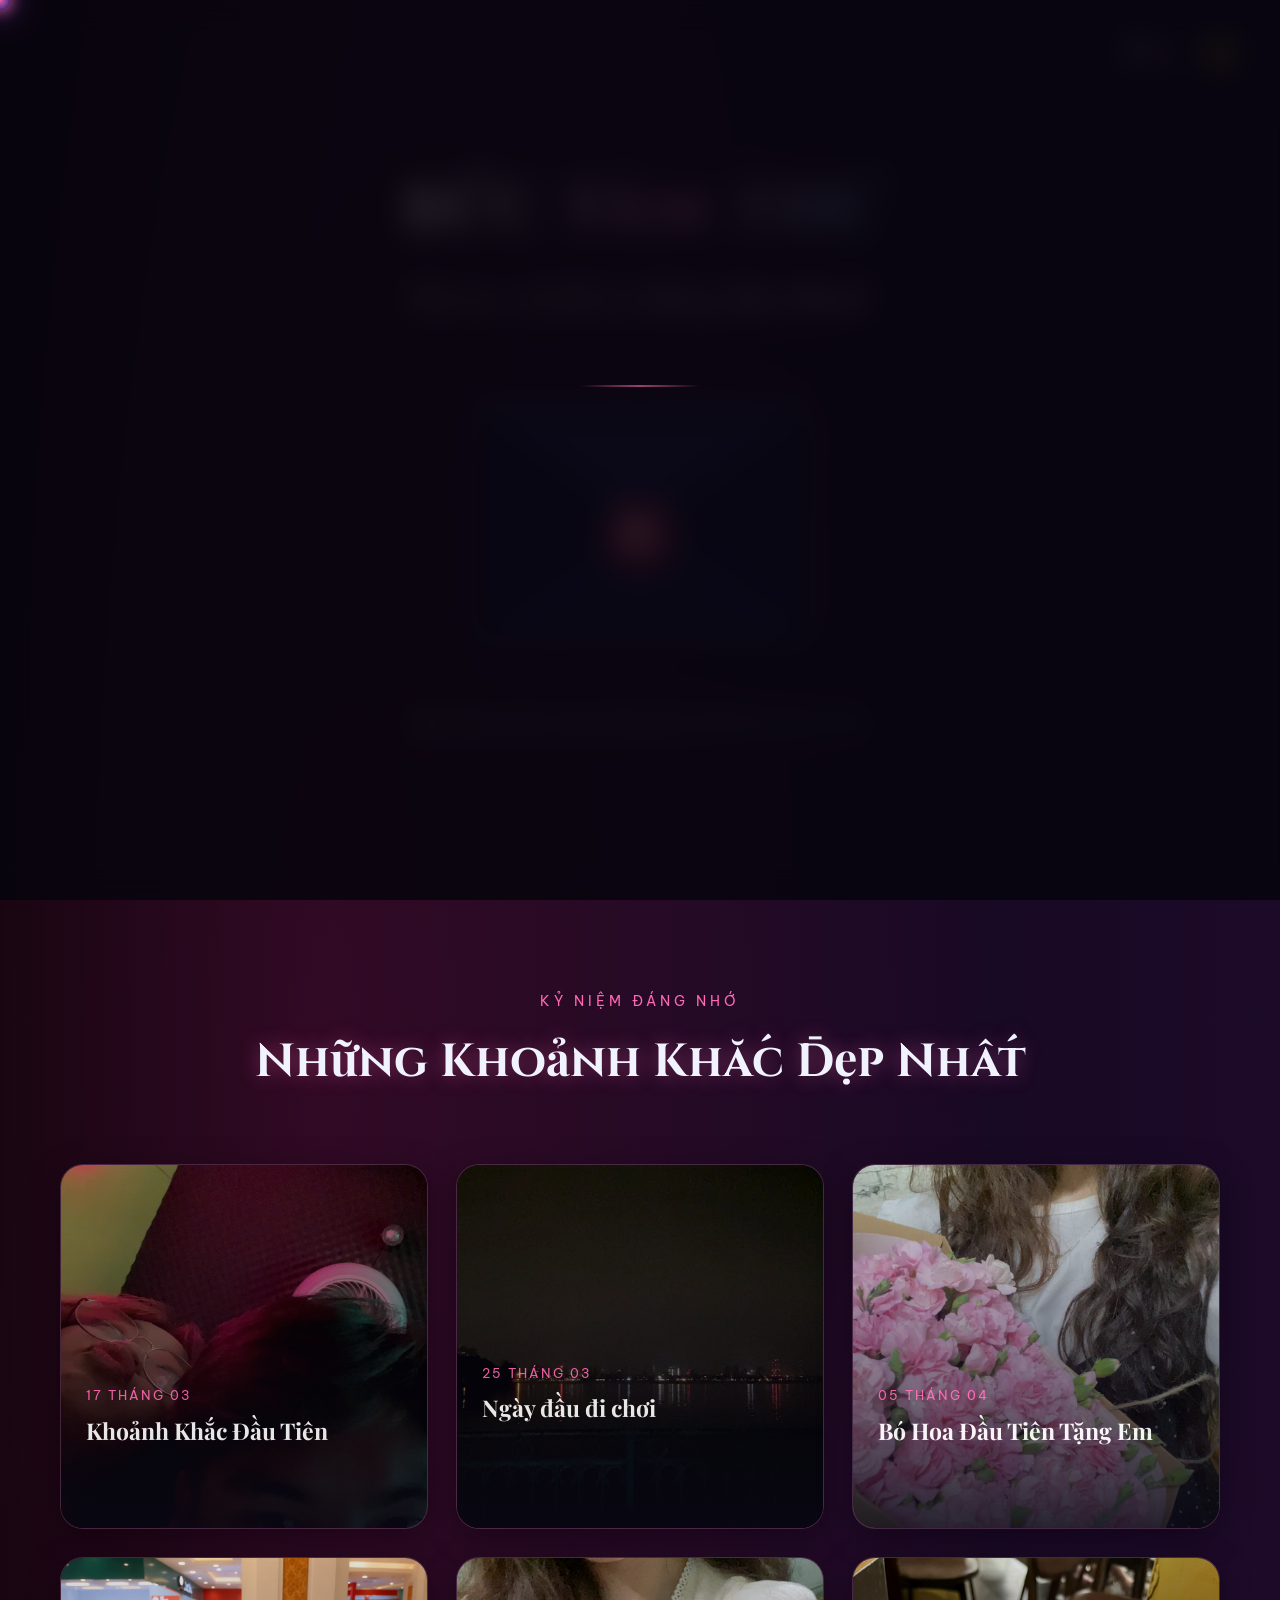
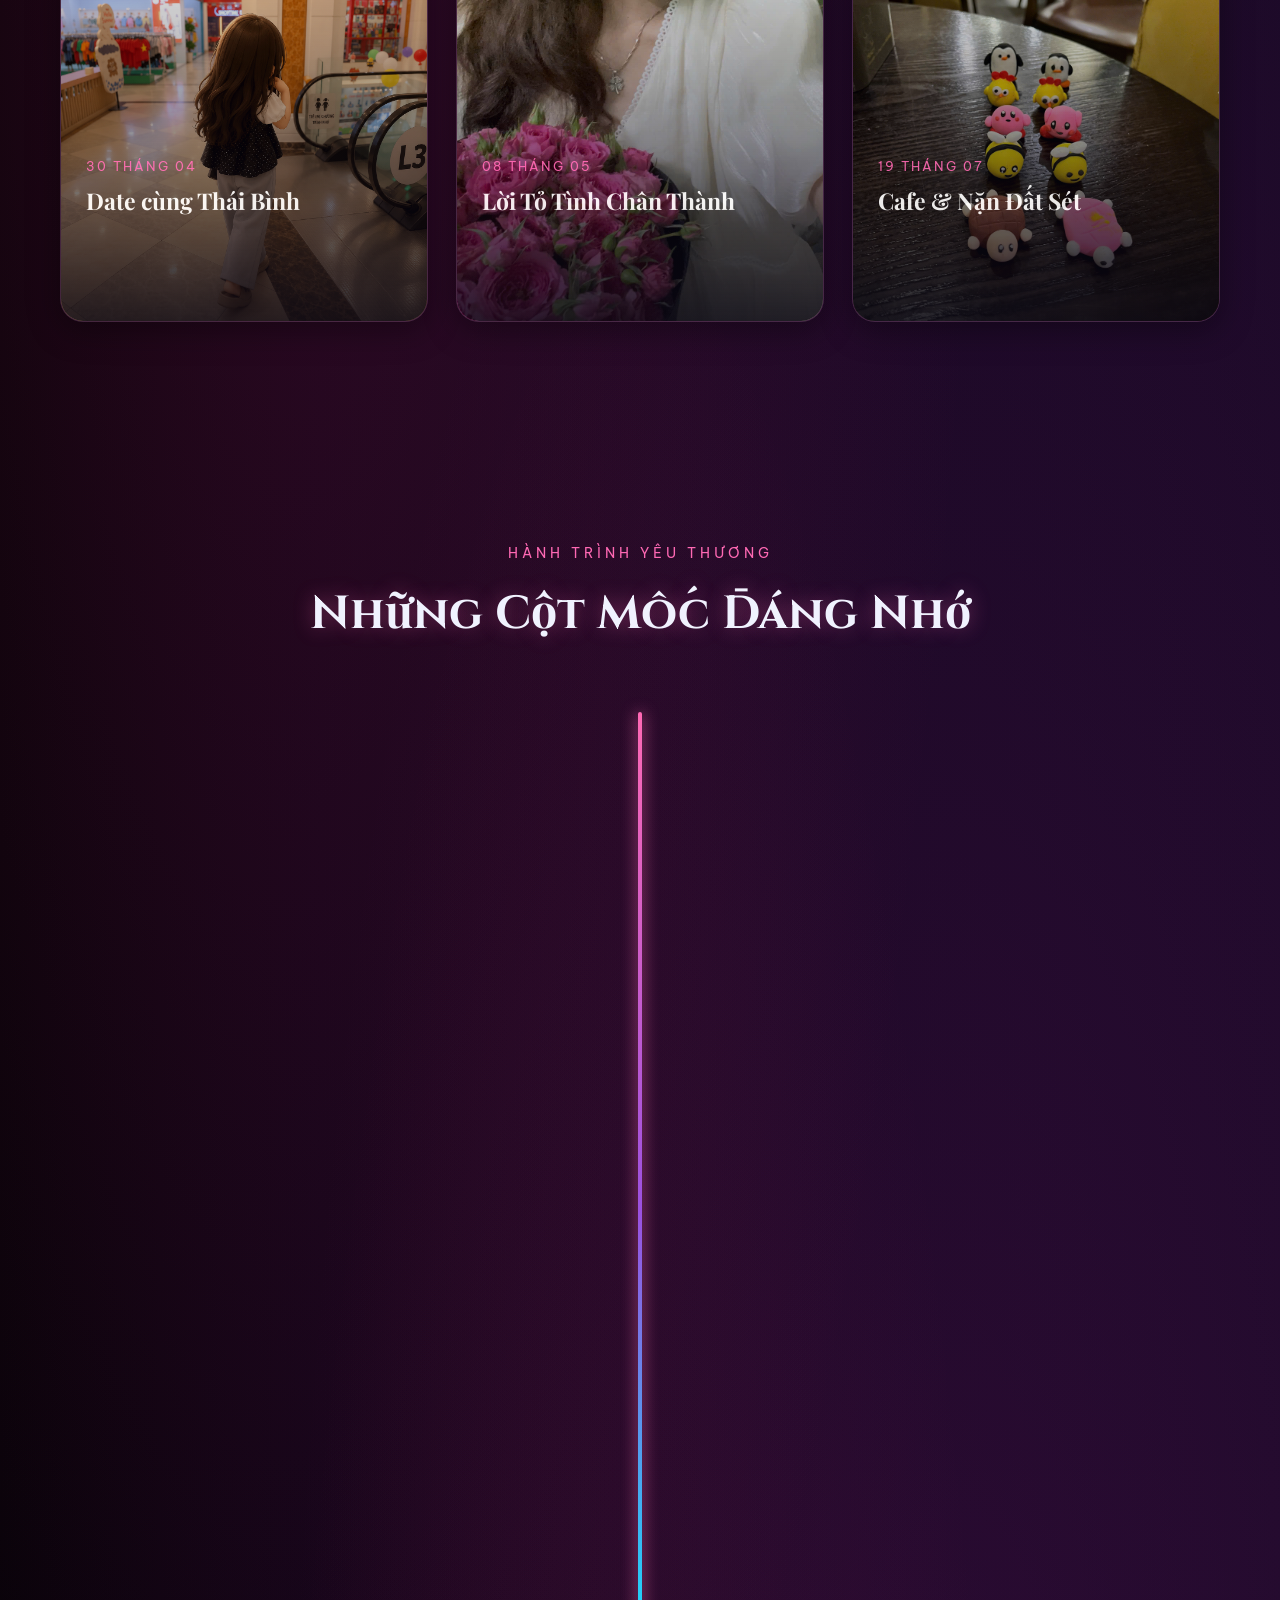
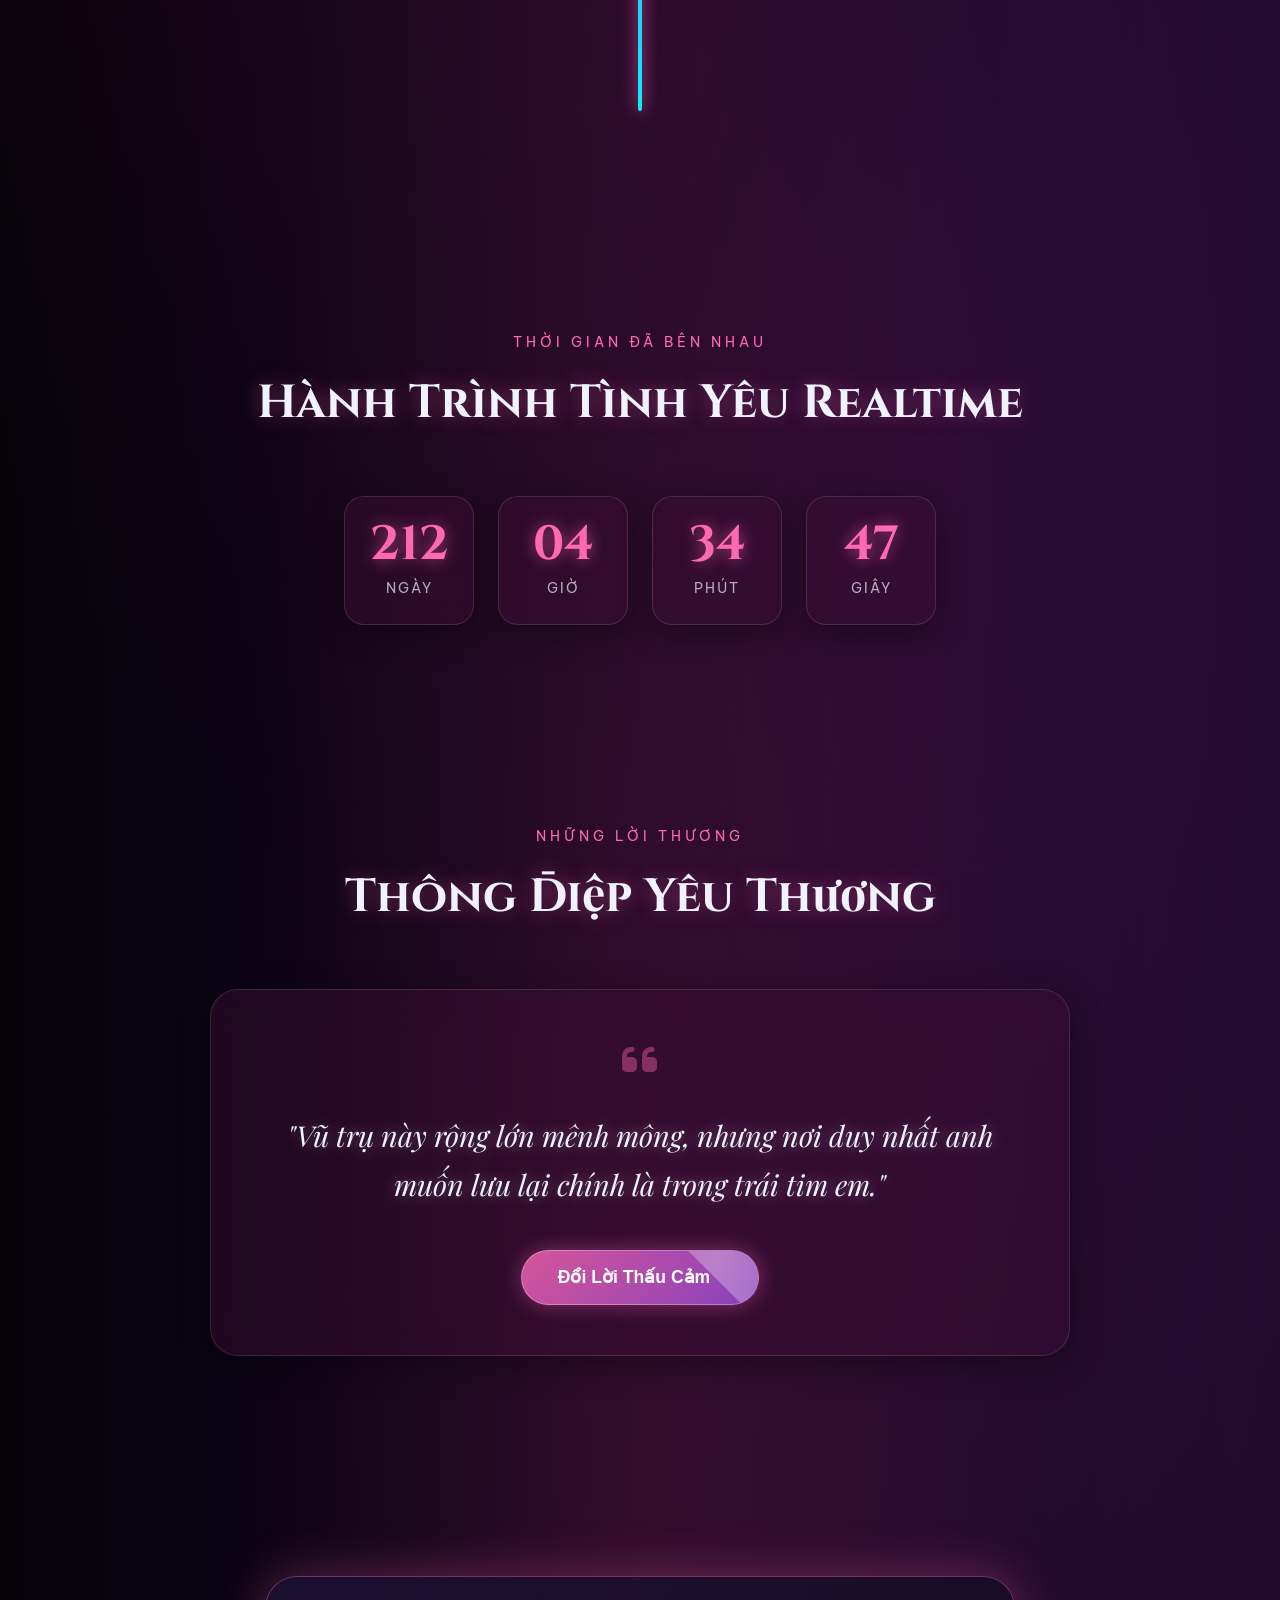
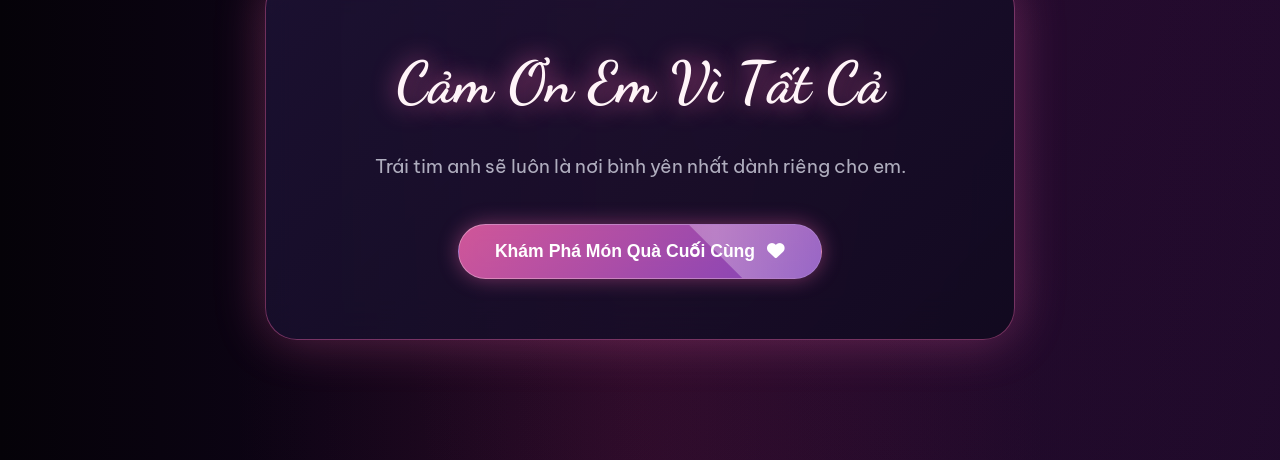
==== commit b356136a: "update album with nibi image" ====
--- a/index.html
+++ b/index.html
@@ -278,6 +278,16 @@
 
         <!-- Timeline 3 -->
         <div class="timeline-item left">
+          <div class="timeline-node"><i class="fas fa-plane"></i></div>
+          <div class="timeline-card">
+            <div class="timeline-date">05.09.2026</div>
+            <h3 class="timeline-title">Chuyến Du Lịch Đầu Tiên</h3>
+            <p class="timeline-desc">Lần đầu tiên hai đứa mình cùng nhau khám phá thế giới — hành trình đáng nhớ mà anh sẽ giữ mãi trong tim.</p>
+          </div>
+        </div>
+
+        <!-- Timeline 4 -->
+        <div class="timeline-item right">
           <div class="timeline-node"><i class="fas fa-infinity"></i></div>
           <div class="timeline-card">
             <div class="timeline-date">Tương Lai & Mãi Mãi</div>
--- a/css/letter.css
+++ b/css/letter.css
@@ -211,7 +211,7 @@
   box-shadow: 0 20px 60px rgba(0, 0, 0, 0.8), 0 0 40px rgba(255, 105, 180, 0.25),
     inset 0 0 0 12px transparent,
     inset 0 0 0 13px rgba(255, 255, 255, 0.08);
-  padding: 48px 40px 40px;
+  padding: 42px 40px 38px;
   overflow-y: auto;
   overscroll-behavior: contain;
   transform: translateY(40px) scale(0.92);
@@ -255,7 +255,8 @@
   font-size: 2.8rem;
   color: var(--accent-pink);
   text-align: center;
-  margin-bottom: 0px;
+  margin-top: 0;
+  margin-bottom: 10px;
   text-shadow: 0 0 15px rgba(255, 105, 180, 0.5);
 }
 
--- a/css/memory-book.css
+++ b/css/memory-book.css
@@ -412,6 +412,7 @@
   transform-origin: left center;
   transform: rotateY(0deg);
   backface-visibility: hidden;
+  will-change: transform;
   /* No default transition — animations driven by JS inline styles */
   box-shadow:
     inset 0 0 30px rgba(0, 0, 0, 0.08),
@@ -534,7 +535,7 @@
   width: 60px;
   height: 20px;
   background: rgba(255, 255, 255, 0.65);
-  box-shadow: 0 2px 5px rgba(0,0,0,0.1);
+  box-shadow: 0 2px 5px rgba(0, 0, 0, 0.1);
 }
 .photo-tape.top-left { top: -10px; left: -15px; transform: rotate(-25deg); }
 .photo-tape.top-right { top: -10px; right: -15px; transform: rotate(25deg); }
@@ -722,4 +723,4 @@
     height: 34px;
     font-size: 0.9rem;
   }
-}
+}
--- a/css/responsive.css
+++ b/css/responsive.css
@@ -45,8 +45,8 @@
   .pocket-left, .pocket-right { border-top-width: 100px; border-bottom-width: 105px; }
   .pocket-bottom { border-bottom-width: 105px; }
 
-  .letter-paper-wrapper { padding: 32px 20px 24px; border-radius: 20px; }
-  .letter-header-title { font-size: 2.1rem; }
+  .letter-paper-wrapper { padding: 29px 20px 24px; border-radius: 20px; }
+  .letter-header-title { font-size: 2.1rem; margin-top: 0; margin-bottom: 8px; }
   .letter-body { font-size: 1.05rem; line-height: 1.8; }
 
   .gallery-grid { grid-template-columns: 1fr; }
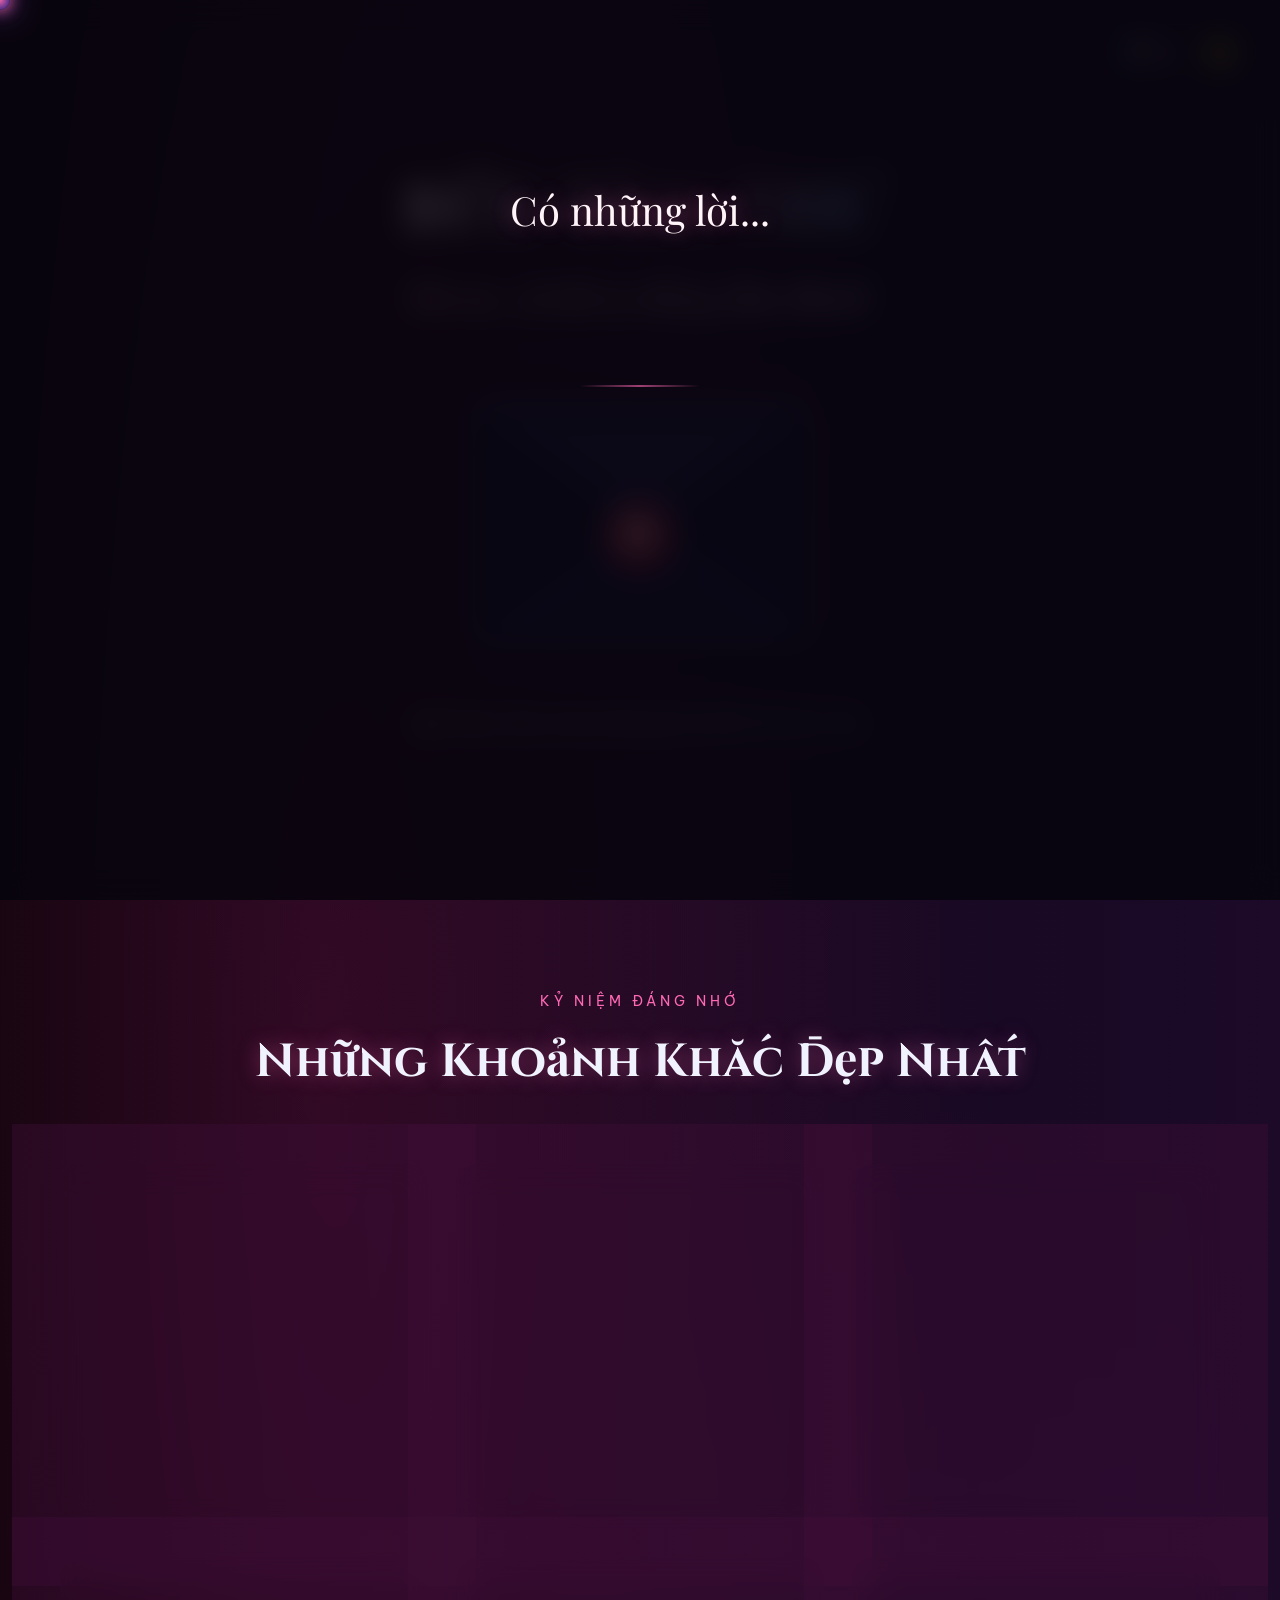
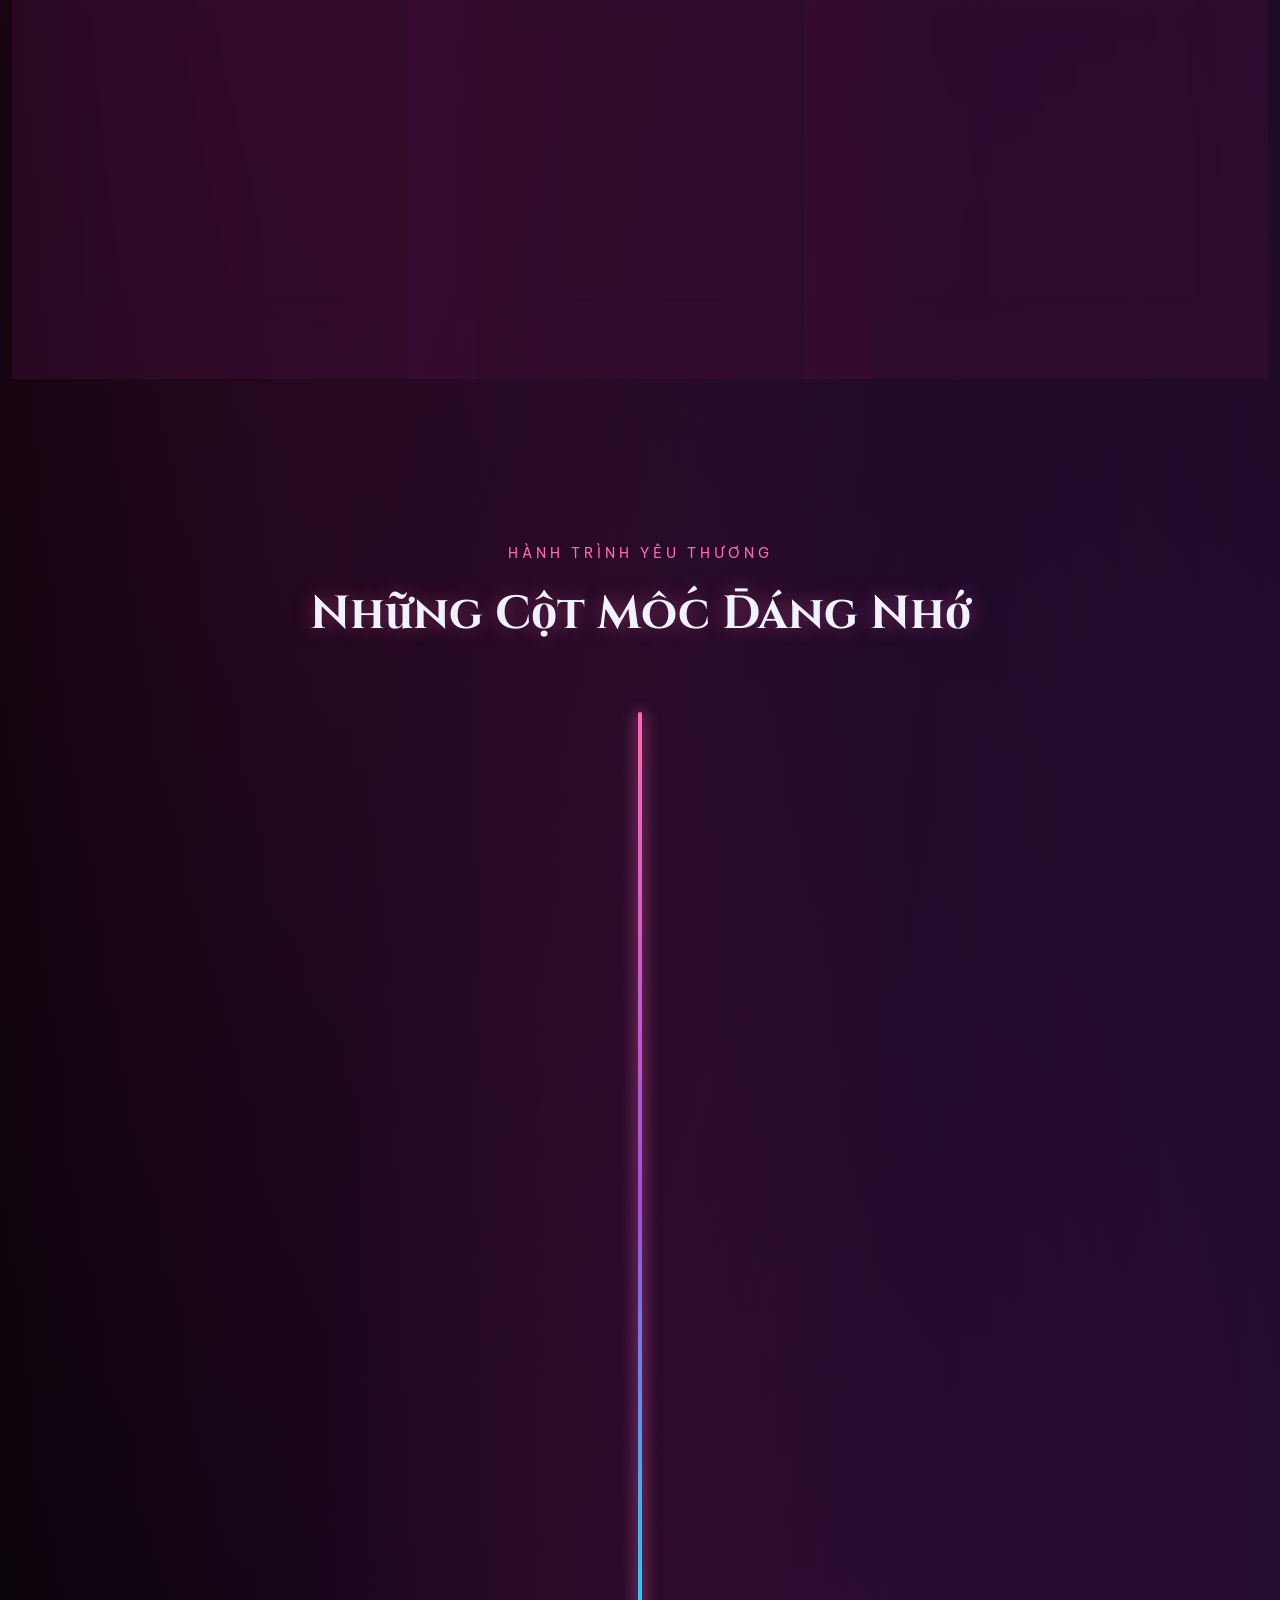
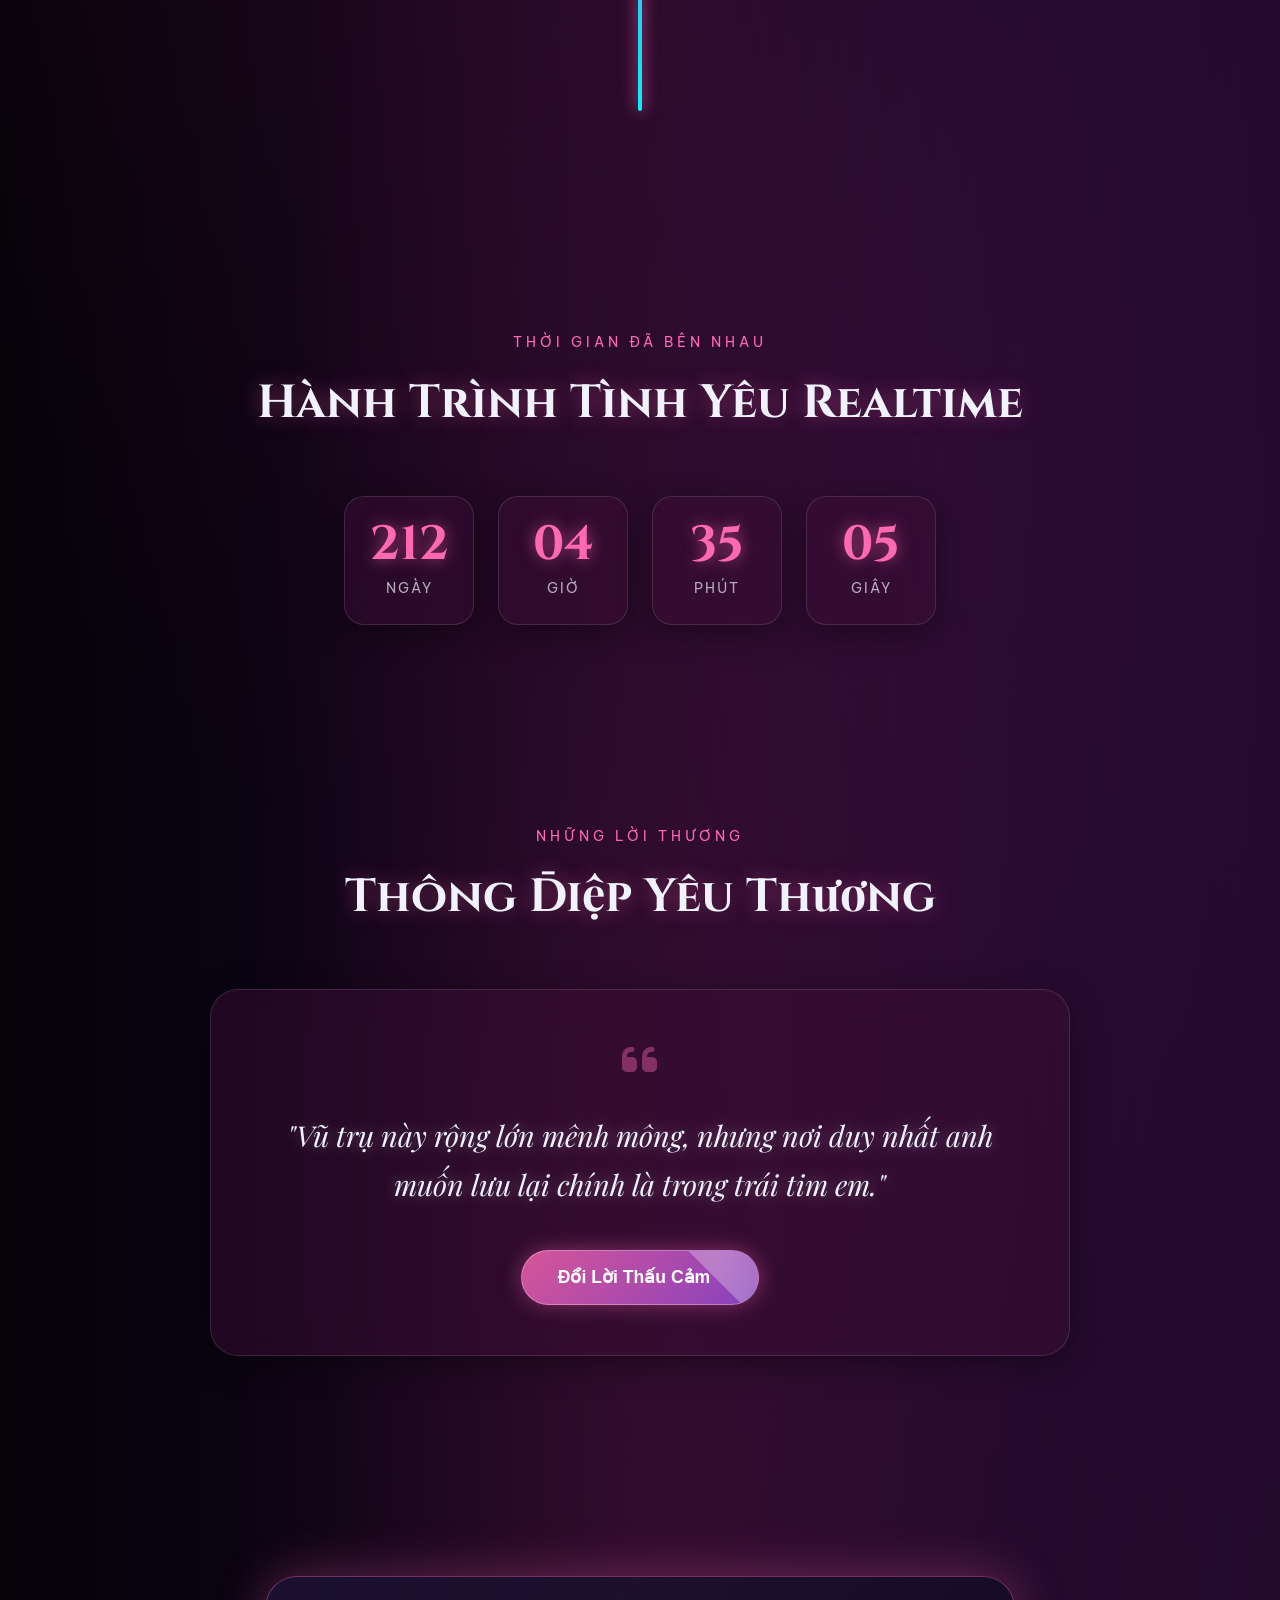
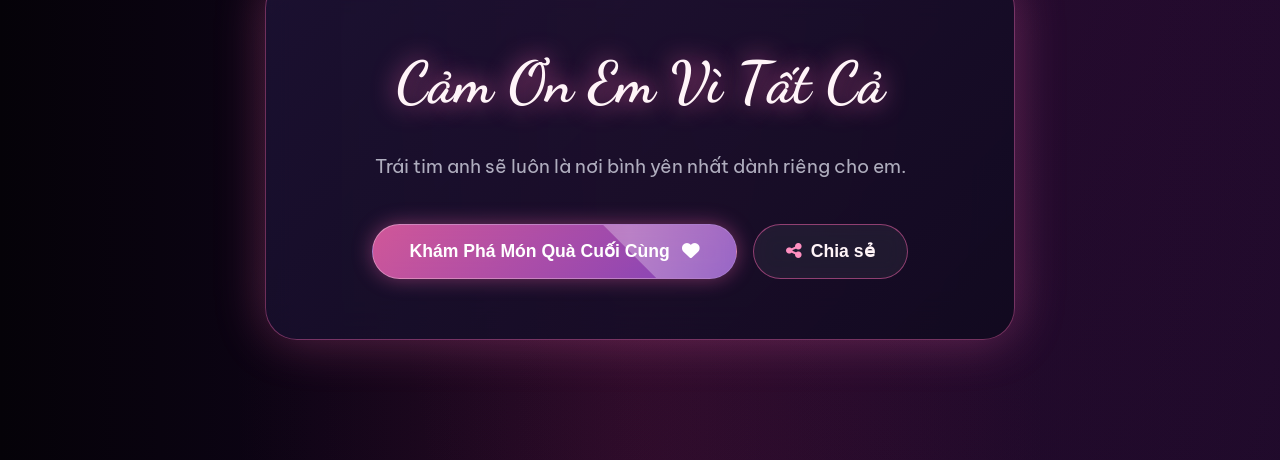
==== commit 86653be5: "feat: add share dialog with QR card and QR generator script" ====
--- a/index.html
+++ b/index.html
@@ -47,6 +47,8 @@
   <link rel="stylesheet" href="./css/timeline.css">
   <link rel="stylesheet" href="./css/effects.css">
   <link rel="stylesheet" href="./css/memory-book.css">
+  <link rel="stylesheet" href="./css/special-events.css">
+  <link rel="stylesheet" href="./css/share.css">
   <link rel="stylesheet" href="./css/responsive.css">
 
   <!-- External Libraries CDN -->
@@ -187,18 +189,6 @@
         <!-- Photo Card 2 -->
         <div class="gallery-card">
           <div class="gallery-img-wrapper">
-            <img src="data:image/svg+xml,%3Csvg xmlns='http://www.w3.org/2000/svg' viewBox='0 0 1 1'%3E%3C/svg%3E" data-image-key="ho-tay-voi-em" alt="Ngày đầu đi chơi" class="gallery-img">
-            <div class="gallery-overlay">
-              <span class="gallery-card-date">25 Tháng 03</span>
-              <h3 class="gallery-card-title">Ngày đầu đi chơi</h3>
-              <p class="gallery-card-desc">Cùng nhau rảo bước qua từng con phố quen, tận hưởng những món ngon và tiếng cười rộn rã.</p>
-            </div>
-          </div>
-        </div>
-
-        <!-- Photo Card 3 -->
-        <div class="gallery-card">
-          <div class="gallery-img-wrapper">
             <img src="data:image/svg+xml,%3Csvg xmlns='http://www.w3.org/2000/svg' viewBox='0 0 1 1'%3E%3C/svg%3E" data-image-key="bo-hoa-dau-tien" alt="Bó hoa đầu tiên tặng em" class="gallery-img">
             <div class="gallery-overlay">
               <span class="gallery-card-date">05 Tháng 04</span>
@@ -208,7 +198,7 @@
           </div>
         </div>
 
-        <!-- Photo Card 4 -->
+        <!-- Photo Card 3 -->
         <div class="gallery-card">
           <div class="gallery-img-wrapper">
             <img src="data:image/svg+xml,%3Csvg xmlns='http://www.w3.org/2000/svg' viewBox='0 0 1 1'%3E%3C/svg%3E" data-image-key="date-cung-thai-binh" alt="Date cùng Thái Bình" class="gallery-img">
@@ -220,7 +210,7 @@
           </div>
         </div>
 
-        <!-- Photo Card 5 -->
+        <!-- Photo Card 4 -->
         <div class="gallery-card">
           <div class="gallery-img-wrapper">
             <img src="data:image/svg+xml,%3Csvg xmlns='http://www.w3.org/2000/svg' viewBox='0 0 1 1'%3E%3C/svg%3E" data-image-key="bo-hoa-to-tinh" alt="Lời tỏ tình chân thành" class="gallery-img">
@@ -232,7 +222,7 @@
           </div>
         </div>
 
-        <!-- Photo Card 6 -->
+        <!-- Photo Card 5 -->
         <div class="gallery-card">
           <div class="gallery-img-wrapper">
             <img src="data:image/svg+xml,%3Csvg xmlns='http://www.w3.org/2000/svg' viewBox='0 0 1 1'%3E%3C/svg%3E" data-image-key="cafe-dat-set" alt="Cafe &amp; nặn đất sét" class="gallery-img">
@@ -240,6 +230,18 @@
               <span class="gallery-card-date">19 Tháng 07</span>
               <h3 class="gallery-card-title">Cafe & Nặn Đất Sét</h3>
               <p class="gallery-card-desc">Góc nhỏ bình yên bên tách cafe thơm, cùng em tỉ mỉ nhào nặn nên những kỷ niệm đong đầy tình yêu.</p>
+            </div>
+          </div>
+        </div>
+
+        <!-- Photo Card 6 -->
+        <div class="gallery-card">
+          <div class="gallery-img-wrapper">
+            <img src="data:image/svg+xml,%3Csvg xmlns='http://www.w3.org/2000/svg' viewBox='0 0 1 1'%3E%3C/svg%3E" data-image-key="du-lich-nibi" alt="Chuyến du lịch Nibi" class="gallery-img">
+            <div class="gallery-overlay">
+              <span class="gallery-card-date">05 Tháng 09</span>
+              <h3 class="gallery-card-title">Chuyến Du Lịch Nibi</h3>
+              <p class="gallery-card-desc">Chuyến đi đầu tiên của hai đứa, cùng khám phá những nơi mới, thưởng thức món ngon và cười thật nhiều suốt cả quãng đường.</p>
             </div>
           </div>
         </div>
@@ -346,9 +348,14 @@
       <div class="ending-card">
         <h2 class="ending-title">Cảm Ơn Em Vì Tất Cả</h2>
         <p class="ending-text">Trái tim anh sẽ luôn là nơi bình yên nhất dành riêng cho em.</p>
-        <button id="finale-btn" class="btn-romantic">
-          Khám Phá Món Quà Cuối Cùng <i class="fas fa-heart"></i>
-        </button>
+        <div class="ending-actions">
+          <button id="finale-btn" class="btn-romantic">
+            Khám Phá Món Quà Cuối Cùng <i class="fas fa-heart"></i>
+          </button>
+          <button id="share-entry-btn" class="btn-glass" type="button" aria-haspopup="dialog">
+            <i class="fas fa-share-nodes"></i> Chia sẻ
+          </button>
+        </div>
       </div>
     </section>
 
@@ -362,6 +369,47 @@
       <div class="lightbox-caption">
         <h3 id="lightbox-title"></h3>
         <p id="lightbox-desc"></p>
+      </div>
+    </div>
+  </div>
+
+  <!-- SHARE MODAL (opened from the floating dock) -->
+  <div id="share-modal" class="share-modal" role="dialog" aria-modal="true" aria-labelledby="share-modal-title" aria-hidden="true">
+    <div class="share-panel">
+      <button id="share-close-btn" class="share-close" type="button" aria-label="Đóng"><i class="fas fa-times"></i></button>
+
+      <header class="share-header">
+        <span class="share-eyebrow">Chia sẻ</span>
+        <h3 id="share-modal-title" class="share-title">Gửi bức thư này đến người em muốn chia sẻ</h3>
+        <p class="share-desc">Quét mã QR bằng điện thoại, hoặc gửi liên kết trực tiếp cho họ.</p>
+      </header>
+
+      <div class="share-media">
+        <img class="share-card-img" src="./assets/qr-milove.png" alt="Thẻ mã QR mở Bức Tâm Thư" width="1080" height="1316" loading="lazy">
+      </div>
+
+      <div class="share-actions">
+        <button id="share-native-btn" class="share-action share-action-primary" type="button" hidden>
+          <span class="share-action-icon"><i class="fas fa-paper-plane"></i></span>
+          <span class="share-action-text">
+            <span class="share-action-label">Gửi qua ứng dụng</span>
+            <span class="share-action-sub">Zalo, Messenger, tin nhắn…</span>
+          </span>
+        </button>
+        <button id="share-copy-btn" class="share-action" type="button">
+          <span class="share-action-icon"><i class="fas fa-link"></i></span>
+          <span class="share-action-text">
+            <span class="share-action-label">Sao chép liên kết</span>
+            <span class="share-action-sub">ngimnee.github.io/milove</span>
+          </span>
+        </button>
+        <a class="share-action" href="./assets/qr-milove.png" download="buc-tam-thu-qr.png">
+          <span class="share-action-icon"><i class="fas fa-download"></i></span>
+          <span class="share-action-text">
+            <span class="share-action-label">Tải thẻ QR</span>
+            <span class="share-action-sub">Ảnh PNG để gửi hoặc in</span>
+          </span>
+        </a>
       </div>
     </div>
   </div>
@@ -400,6 +448,18 @@
   <script src="./js/memory-book-entry.js"></script>
   <script src="./js/memory-book-controller.js"></script>
 
+  <!-- Special Days (data first: it reads the love date from countdown.js) -->
+  <script src="./js/lunar-calendar.js"></script>
+  <script src="./js/special-events-data.js"></script>
+  <script src="./js/special-events-detector.js"></script>
+  <script src="./js/special-events-effects.js"></script>
+  <script src="./js/special-events-renderer.js"></script>
+  <script src="./js/special-events-heart.js"></script>
+  <script src="./js/special-events-animation.js"></script>
+  <script src="./js/special-events-controller.js"></script>
+
+  <script src="./js/share.js"></script>
+
   <script src="./js/app.js"></script>
 </body>
 </html>
--- a/css/style.css
+++ b/css/style.css
@@ -90,6 +90,12 @@
 }
 ::-webkit-scrollbar-thumb:hover {
   background: linear-gradient(180deg, var(--accent-pink), var(--accent-cyan));
+}
+
+/* Set by SmoothScrollEngine.lock() while a full-screen experience is open */
+html.scroll-locked,
+html.scroll-locked body {
+  overflow: hidden;
 }
 
 /* Enable text selection on specific readable content */
@@ -198,6 +204,7 @@
   justify-content: center;
   gap: 12px;
   padding: 16px 36px;
+  font-family: var(--font-primary);
   font-size: 1.1rem;
   font-weight: 600;
   color: #fff;
--- a/css/special-events.css
+++ b/css/special-events.css
@@ -0,0 +1,742 @@
+/* --------------------------------------------------------------------------
+   SPECIAL DAYS - "TODAY'S SEAL"
+   A chapter of the letter that only opens on its own date, before the intro.
+   It borrows the site's own pieces: the envelope's wax seal, the album's taped
+   photos, the letter paper, the gradient Cinzel titles and .btn-romantic.
+   The page content is hidden, but the site's galaxy, aurora and hearts keep
+   glowing behind a light tint. A theme only swaps the tokens below.
+   No full-screen backdrop-filter: the canvases underneath keep animating and
+   blurring over them is the costliest thing on phones.
+   -------------------------------------------------------------------------- */
+
+.special-event {
+  --se-accent: #ff69b4;
+  --se-accent-2: #9b51e0;
+  --se-glow: rgba(255, 105, 180, 0.55);
+  --se-glow-soft: rgba(255, 105, 180, 0.22);
+  --se-border: rgba(255, 105, 180, 0.32);
+  --se-seal-1: #ff4d6d;
+  --se-seal-2: #c9184a;
+  --se-seal-3: #800f2f;
+  --se-ink: #fff4f8;
+  --se-on-accent: #ffffff;
+  --se-particles: #ff4d7d, #ff8fb1, #ffd3e0, #ff69b4;
+
+  /* The heart is always a warm red/pink — "tình" regardless of the day's own
+     theme colour, which might otherwise be cyan, gold or purple. */
+  --se-heart-1: #ff2a70;
+  --se-heart-2: #ff6f9c;
+  --se-heart-core: #fff2f6;
+  --se-heart-glow: rgba(255, 42, 112, 0.65);
+
+  position: fixed;
+  inset: 0;
+  z-index: 9800; /* above intro (9000) & letter (9500); fireworks canvas (99000) stays on top */
+  color: var(--se-ink);
+  font-family: var(--font-primary);
+  opacity: 0;
+  outline: none;
+}
+
+/* The page waits out of sight while its chapter is open; the galaxy canvases
+   live outside #main-content, so the cosmos keeps glowing behind. */
+#main-content {
+  transition: opacity 0.9s ease;
+}
+
+body.special-event-open #main-content,
+body.special-event-open .floating-utilities-dock {
+  opacity: 0;
+}
+
+/* ── Themes (all within the site's pink / purple / cyan world) ───────────── */
+
+/* Warm rose-gold (coral + pink) — a celebratory warmth without going yellow/gold */
+.se-theme-rosegold {
+  --se-accent: #ff9d7a;
+  --se-accent-2: #ff5f96;
+  --se-glow: rgba(255, 143, 122, 0.5);
+  --se-glow-soft: rgba(255, 130, 120, 0.2);
+  --se-border: rgba(255, 143, 122, 0.32);
+  --se-seal-1: #ffc9a8;
+  --se-seal-2: #e56a86;
+  --se-seal-3: #7a2f45;
+  --se-particles: #ff9d7a, #ff6f9c, #ffd6c2, #ff8fb1;
+}
+
+.se-theme-aurora {
+  --se-accent: #5ff0ff;
+  --se-accent-2: #9b51e0;
+  --se-glow: rgba(0, 242, 254, 0.45);
+  --se-glow-soft: rgba(0, 200, 254, 0.18);
+  --se-border: rgba(0, 242, 254, 0.3);
+  --se-seal-1: #7ef3ff;
+  --se-seal-2: #1a9fc9;
+  --se-seal-3: #0b4668;
+  --se-particles: #ff69b4, #6ee7f9, #c4b5fd, #ffffff;
+}
+
+.se-theme-cosmos {
+  --se-accent: #c69cff;
+  --se-accent-2: #ff69b4;
+  --se-glow: rgba(198, 156, 255, 0.52);
+  --se-glow-soft: rgba(160, 110, 255, 0.2);
+  --se-border: rgba(198, 156, 255, 0.34);
+  --se-seal-1: #d7b8ff;
+  --se-seal-2: #8b5cf6;
+  --se-seal-3: #4c1d95;
+  --se-particles: #ff69b4, #e6d5ff, #ffb0d0, #ffffff;
+}
+
+.se-theme-blossom {
+  --se-accent: #ffa27f;
+  --se-accent-2: #ff69b4;
+  --se-glow: rgba(255, 162, 127, 0.5);
+  --se-glow-soft: rgba(255, 150, 120, 0.2);
+  --se-border: rgba(255, 162, 127, 0.32);
+  --se-seal-1: #ffb199;
+  --se-seal-2: #e0607e;
+  --se-seal-3: #8f2a44;
+  --se-particles: #ff69b4, #ffb49a, #ffd9c7, #ff8fb1;
+}
+
+.se-theme-lilac {
+  --se-accent: #f4a9cf;
+  --se-accent-2: #a58bff;
+  --se-glow: rgba(244, 169, 207, 0.5);
+  --se-glow-soft: rgba(200, 160, 255, 0.2);
+  --se-border: rgba(244, 169, 207, 0.32);
+  --se-seal-1: #f7c6dd;
+  --se-seal-2: #c86fa0;
+  --se-seal-3: #6d2e63;
+  --se-particles: #ff69b4, #f7c6dd, #d9c8ff, #ffffff;
+}
+
+/* ── Atmosphere ─────────────────────────────────────────────────────────── */
+
+.se-backdrop {
+  position: absolute;
+  inset: 0;
+  background:
+    radial-gradient(ellipse 70% 60% at 50% 45%, rgba(12, 5, 20, 0.35) 0%, rgba(8, 3, 14, 0.7) 75%),
+    linear-gradient(180deg, rgba(9, 4, 16, 0.45), rgba(9, 4, 16, 0.65));
+}
+
+.se-halo {
+  position: absolute;
+  top: 50%;
+  left: 50%;
+  width: min(120vmin, 1100px);
+  aspect-ratio: 1;
+  transform: translate(-50%, -50%);
+  pointer-events: none;
+}
+
+.se-halo::before {
+  content: '';
+  position: absolute;
+  inset: 0;
+  border-radius: 50%;
+  background: radial-gradient(circle, var(--se-glow-soft) 0%, transparent 62%);
+  animation: seBreathe 7s ease-in-out infinite alternate;
+}
+
+.se-particles {
+  position: absolute;
+  inset: 0;
+  width: 100%;
+  height: 100%;
+  pointer-events: none;
+}
+
+/* Glass date chip, same material as the floating dock */
+.se-pill {
+  display: inline-flex;
+  align-items: center;
+  gap: 10px;
+  padding: 7px 18px;
+  border-radius: 999px;
+  border: 1px solid rgba(255, 255, 255, 0.18);
+  background: rgba(15, 12, 32, 0.6);
+  box-shadow: 0 8px 24px rgba(0, 0, 0, 0.35), 0 0 18px var(--se-glow-soft);
+  font-family: var(--font-title);
+  font-weight: 700;
+  font-size: 0.85rem;
+  letter-spacing: 0.2em;
+  color: var(--se-ink);
+  white-space: nowrap;
+}
+
+.se-pill i {
+  font-size: 0.6rem;
+  color: var(--se-accent);
+}
+
+/* ── Gate: the wax seal waiting to be opened ────────────────────────────── */
+
+.se-gate {
+  position: absolute;
+  inset: 0;
+  display: flex;
+  flex-direction: column;
+  align-items: center;
+  justify-content: center;
+  gap: 22px;
+  padding: calc(72px + env(safe-area-inset-top)) 24px calc(32px + env(safe-area-inset-bottom));
+  text-align: center;
+  cursor: pointer;
+}
+
+.se-gate-title {
+  font-family: var(--font-romantic);
+  font-size: clamp(2.3rem, 8vw, 3.6rem);
+  line-height: 1.2;
+  color: var(--accent-warm-white);
+  text-shadow: 0 0 20px var(--se-glow), 0 0 46px var(--se-glow-soft);
+  text-wrap: balance;
+}
+
+/* The same wax seal as on the envelope, larger, glowing and inviting a tap */
+.se-seal {
+  position: relative;
+  display: grid;
+  place-items: center;
+  width: 118px;
+  height: 118px;
+  margin: 12px 0;
+  border-radius: 50%;
+  border: 2px dashed rgba(255, 214, 228, 0.55);
+  background: radial-gradient(circle at 30% 30%, var(--se-seal-1), var(--se-seal-2) 55%, var(--se-seal-3));
+  color: #ffffff;
+  font-size: 2.6rem;
+  cursor: pointer;
+  animation: seSealGlow 2.2s ease-in-out infinite alternate;
+}
+
+.se-seal i {
+  filter: drop-shadow(0 2px 4px rgba(0, 0, 0, 0.4));
+}
+
+.se-seal::before,
+.se-seal::after {
+  content: '';
+  position: absolute;
+  inset: -10px;
+  border-radius: 50%;
+  border: 1px solid var(--se-accent);
+  opacity: 0;
+  pointer-events: none;
+  animation: seRipple 2.8s ease-out infinite;
+}
+
+.se-seal::after {
+  animation-delay: 1.4s;
+}
+
+.se-seal:focus-visible {
+  outline: 2px solid var(--se-ink);
+  outline-offset: 8px;
+}
+
+.se-gate-hint {
+  font-size: 1rem;
+  letter-spacing: 2px;
+  color: var(--text-muted);
+}
+
+.se-gate-hint-pulse {
+  display: inline-block;
+  animation: pulseHint 2s infinite alternate; /* the envelope hint's own pulse (letter.css) */
+}
+
+/* ── Prelude: a whisper or two before the photos ────────────────────────── */
+
+.se-prelude {
+  position: absolute;
+  top: 50%;
+  left: 50%;
+  width: min(88vw, 640px);
+  transform: translate(-50%, -50%);
+  display: grid;
+  text-align: center;
+  pointer-events: none;
+}
+
+.se-prelude-line {
+  grid-area: 1 / 1;
+  font-family: var(--font-serif);
+  font-style: italic;
+  font-size: clamp(1.3rem, 4.6vw, 2rem);
+  line-height: 1.55;
+  color: var(--accent-warm-white);
+  text-shadow: 0 0 20px var(--se-glow);
+  text-wrap: balance;
+  visibility: hidden;
+}
+
+.se-word {
+  display: inline-block;
+}
+
+/* ── Stage & card ───────────────────────────────────────────────────────── */
+
+.se-stage {
+  position: absolute;
+  inset: 0;
+  display: flex;
+  overflow-x: hidden;
+  overflow-y: auto;
+  overscroll-behavior: contain;
+  -webkit-overflow-scrolling: touch;
+  padding: calc(76px + env(safe-area-inset-top)) 18px calc(28px + env(safe-area-inset-bottom));
+}
+
+/* margin:auto centres short content yet lets tall content scroll from its top */
+.se-card {
+  margin: auto;
+  width: min(100%, 1000px);
+  display: flex;
+  flex-direction: column;
+  align-items: center;
+  gap: 18px;
+}
+
+/* ── Galaxy: a particle heart floating over a swirling disc, the photos on one
+   calm ring round it, all on a single turntable. SpecialEventsHeart draws the
+   canvas (heart + halo + sparks) and places the photos every frame, spinning
+   them with the heart; drag left/right to turn it by hand. The disc is plain
+   CSS (its spiral and rays turn by themselves). Photos behind the heart slip
+   under the canvas, photos in front pass over it (z-index by depth). ───── */
+
+.se-galaxy {
+  /* --g-w is half the panel's side; the disc and the photo ring are sized
+     from it so nothing swings past the edge into .se-stage's overflow:hidden. */
+  --g-w: min(41vw, 160px, 22vh);
+  --g-y: 61.5%; /* the disc's vertical centre (SpecialEventsHeart's FLOOR_SHARE) */
+  --moon: calc(var(--g-w) * 0.26);
+
+  position: relative;
+  width: calc(var(--g-w) * 2);
+  max-width: 100%;
+  height: calc(var(--g-w) * 1.95);
+  flex-shrink: 0;
+  isolation: isolate; /* the disc, canvas and photos share one stacking order */
+  cursor: grab;
+  touch-action: pan-y; /* vertical swipes still scroll the card, horizontal ones turn the heart */
+  user-select: none;
+  -webkit-user-select: none;
+  -webkit-tap-highlight-color: transparent;
+}
+
+.se-galaxy.is-grabbing {
+  cursor: grabbing;
+}
+
+.se-galaxy-canvas {
+  position: absolute;
+  inset: 0;
+  width: 100%;
+  height: 100%;
+  z-index: 20;
+  pointer-events: none;
+}
+
+/* The disc: two counter-rotating spiral layers (a classic parallax trick that
+   reads as a turning funnel, not a flat colour wheel) plus a sunburst of thin
+   rays, all inside one flattened ellipse. */
+.se-pedestal {
+  position: absolute;
+  left: 50%;
+  top: var(--g-y);
+  width: calc(var(--g-w) * 1.3);
+  aspect-ratio: 1;
+  transform: translate(-50%, -50%) scaleY(0.53);
+}
+
+.se-pedestal > * {
+  position: absolute;
+  left: 50%;
+  top: 50%;
+  aspect-ratio: 1;
+  border-radius: 50%;
+  transform: translate(-50%, -50%);
+}
+
+.se-galaxy-vortex {
+  width: 100%;
+  overflow: hidden;
+  filter: saturate(1.35);
+}
+
+.se-galaxy-vortex::before,
+.se-galaxy-vortex::after {
+  content: '';
+  position: absolute;
+  inset: -20%; /* oversized so a corner never spins into view as it rotates */
+  border-radius: 50%;
+}
+
+/* Rays: a pinwheel of alternating light/dark wedges = the "funnel" look */
+.se-galaxy-vortex::before {
+  background: repeating-conic-gradient(from 0deg,
+    var(--se-accent) 0deg 4deg, transparent 4deg 18deg);
+  opacity: 0.55;
+  mix-blend-mode: screen;
+  animation: seDiscSpin 18s linear infinite;
+}
+
+/* Spiral arms, turning the other way — the counter-rotation sells the vortex */
+.se-galaxy-vortex::after {
+  background: conic-gradient(from 90deg,
+    var(--se-accent-2), var(--se-accent), var(--se-glow-soft), var(--se-accent-2), var(--se-accent), var(--se-glow-soft), var(--se-accent-2));
+  opacity: 0.85;
+  animation: seDiscSpinReverse 11s linear infinite;
+}
+
+.se-galaxy-disc {
+  width: 77%;
+  /* Dark core so the swirl reads as a vortex being pulled inward, not a flat disc */
+  background: radial-gradient(circle, rgba(6, 3, 10, 0.94) 0%, rgba(6, 3, 10, 0.6) 42%, transparent 72%);
+  filter: blur(2px);
+}
+
+.se-galaxy-core {
+  width: 17%;
+  background: radial-gradient(circle, #ffffff 0%, var(--se-accent) 45%, transparent 72%);
+  filter: blur(2px);
+  animation: seSealGlow 2.4s ease-in-out infinite alternate;
+}
+
+/* A faint traced path so the photo ring reads as orbiting something */
+.se-orbit-path {
+  width: 108%;
+  border: 1px solid var(--se-border);
+  opacity: 0.4;
+}
+
+/* Photos as small glowing planets; only the nearest one shows its caption */
+.se-moon-orbit {
+  position: absolute;
+  left: 0;
+  top: 0;
+  width: var(--moon);
+  height: var(--moon);
+  will-change: transform;
+  pointer-events: none;
+}
+
+.se-moon-inner {
+  position: relative;
+  display: block;
+  width: 100%;
+  height: 100%;
+}
+
+.se-moon {
+  display: block;
+  width: 100%;
+  height: 100%;
+  border-radius: 50%;
+  overflow: hidden;
+  border: 2px solid rgba(255, 226, 236, 0.85);
+  background: linear-gradient(135deg, #3a1d3f, #1e1030); /* placeholder while decoding or if a file is missing */
+  /* --focus (0–1, set per frame) brightens the photo in the spotlight */
+  box-shadow:
+    0 0 0 1px var(--se-heart-2),
+    0 8px 20px rgba(0, 0, 0, 0.5),
+    0 0 calc(14px + 22px * var(--focus, 0)) var(--se-heart-glow);
+}
+
+.se-moon img {
+  display: block;
+  width: 100%;
+  height: 100%;
+  object-fit: cover;
+  border-radius: 50%; /* round the image itself too, so a browser that skips the parent clip still shows a circle */
+  filter: brightness(1.2) saturate(1.1) contrast(1.02); /* lifts the dark night photos off the background */
+  opacity: 0;
+  transition: opacity 0.6s ease;
+}
+
+.se-moon img.is-loaded {
+  opacity: 1;
+}
+
+.se-moon-caption {
+  position: absolute;
+  top: calc(100% + 6px);
+  left: 50%;
+  transform: translateX(-50%);
+  padding: 2px 10px;
+  max-width: 96px;
+  border-radius: 999px;
+  background: rgba(10, 6, 18, 0.62);
+  border: 1px solid rgba(255, 255, 255, 0.12);
+  font-family: var(--font-romantic);
+  font-size: 0.76rem;
+  line-height: 1.25;
+  color: var(--se-ink);
+  white-space: nowrap;
+  overflow: hidden;
+  text-overflow: ellipsis;
+  opacity: 0; /* SpecialEventsHeart shows it on the photo in the spotlight */
+}
+
+/* ── Words ──────────────────────────────────────────────────────────────── */
+
+.se-content {
+  display: flex;
+  flex-direction: column;
+  align-items: center;
+  gap: 16px;
+  width: min(100%, 470px);
+  text-align: center;
+}
+
+/* Gradient Cinzel, like the "BỨC TÂM THƯ" title */
+.se-label {
+  font-family: var(--font-title);
+  font-weight: 700;
+  font-size: clamp(0.95rem, 3.2vw, 1.15rem);
+  letter-spacing: 0.22em;
+  text-transform: uppercase;
+  background: linear-gradient(135deg, #ffffff 15%, var(--se-accent) 60%, var(--se-accent-2) 100%);
+  -webkit-background-clip: text;
+  background-clip: text;
+  -webkit-text-fill-color: transparent;
+  filter: drop-shadow(0 0 12px var(--se-glow-soft));
+}
+
+.se-title {
+  font-family: var(--font-romantic);
+  font-weight: 700;
+  font-size: clamp(2.3rem, 8vw, 3.5rem);
+  line-height: 1.15;
+  color: var(--accent-warm-white);
+  text-shadow: 0 0 18px var(--se-glow), 0 0 42px var(--se-glow-soft);
+  text-wrap: balance;
+}
+
+/* A thin accent rule, like the intro's own divider — one shared motif */
+.se-divider {
+  width: 72px;
+  height: 2px;
+  background: linear-gradient(90deg, transparent, var(--se-accent), transparent);
+  opacity: 0.7;
+}
+
+/* The letter paper from the love letter modal */
+.se-letter {
+  width: 100%;
+  padding: 24px 26px 32px; /* the last line clears the inner outline below */
+  border: 1px solid var(--se-border);
+  border-radius: 22px;
+  background: linear-gradient(135deg, rgba(25, 20, 48, 0.92), rgba(15, 12, 32, 0.92));
+  box-shadow: 0 20px 50px rgba(0, 0, 0, 0.55), 0 0 36px var(--se-glow-soft);
+  outline: 1px solid rgba(255, 255, 255, 0.07);
+  outline-offset: -9px;
+  text-align: left;
+}
+
+.se-letter-quote {
+  display: block;
+  margin-bottom: 8px;
+  font-size: 1.05rem;
+  color: var(--se-accent);
+  opacity: 0.75;
+  filter: drop-shadow(0 0 8px var(--se-glow-soft));
+}
+
+.se-message {
+  font-size: 0.98rem;
+  line-height: 1.8;
+  color: var(--text-main);
+}
+
+.se-message p + p {
+  margin-top: 0.5em;
+}
+
+/* The button carries the theme's own gradient, not a fixed pink/purple.
+   align-self pulls it to the right of the content column regardless of how
+   the rest of that column is aligned (centred on phones, left on wide screens) —
+   a "next step" CTA reads better anchored to that edge than centred. */
+.special-event .se-action {
+  align-self: flex-end;
+  min-height: 52px;
+  padding: 14px 26px;
+  color: var(--se-on-accent);
+  background: linear-gradient(135deg, var(--se-accent), var(--se-accent-2));
+  box-shadow: 0 0 20px var(--se-glow);
+}
+
+.special-event .se-action:hover {
+  box-shadow: 0 0 34px var(--se-glow);
+}
+
+.special-event .se-action:focus-visible {
+  box-shadow: 0 0 0 2px var(--se-ink), 0 0 30px var(--se-glow);
+}
+
+/* ── Controls: story progress, sound, skip ──────────────────────────────── */
+
+.se-progress {
+  position: absolute;
+  top: calc(12px + env(safe-area-inset-top));
+  left: 16px;
+  right: 16px;
+  height: 2px;
+  border-radius: 2px;
+  overflow: hidden;
+  background: rgba(255, 255, 255, 0.1);
+  transition: opacity 0.6s ease;
+}
+
+.se-progress-fill {
+  display: block;
+  height: 100%;
+  transform: scaleX(0);
+  transform-origin: left center;
+  background: linear-gradient(90deg, var(--accent-purple), var(--accent-pink));
+  box-shadow: 0 0 8px var(--se-glow);
+}
+
+/* She touched or scrolled the card: no automatic close, so the timer disappears */
+.se-held .se-progress {
+  opacity: 0;
+}
+
+.se-controls {
+  position: absolute;
+  top: calc(26px + env(safe-area-inset-top));
+  right: calc(16px + env(safe-area-inset-right));
+  display: flex;
+  gap: 10px;
+}
+
+/* Same glass as the floating utilities dock */
+.se-control {
+  display: inline-flex;
+  align-items: center;
+  justify-content: center;
+  gap: 8px;
+  min-width: 44px;
+  min-height: 44px;
+  padding: 0 16px;
+  border-radius: 999px;
+  border: 1px solid rgba(255, 255, 255, 0.18);
+  background: rgba(15, 12, 32, 0.65);
+  backdrop-filter: blur(16px);
+  -webkit-backdrop-filter: blur(16px);
+  box-shadow: 0 8px 25px rgba(0, 0, 0, 0.4);
+  color: var(--se-ink);
+  font: 500 0.85rem/1 var(--font-primary);
+  letter-spacing: 0.04em;
+  cursor: pointer;
+  transition: border-color 0.3s ease, box-shadow 0.3s ease;
+}
+
+.se-sound {
+  padding: 0;
+}
+
+.se-control:hover,
+.se-control:focus-visible {
+  border-color: rgba(255, 105, 180, 0.6);
+  box-shadow: 0 0 20px rgba(255, 105, 180, 0.35);
+  outline: none;
+}
+
+/* ── Wide screens & landscape phones: photos beside the words ───────────── */
+
+@media (min-width: 900px), (min-width: 600px) and (max-height: 520px) and (orientation: landscape) {
+  .se-card {
+    flex-direction: row;
+    justify-content: center;
+    gap: clamp(24px, 4vw, 64px);
+  }
+
+  .se-galaxy {
+    --g-w: min(255px, 22.5vw, calc((100vh - 170px) * 0.68));
+    --moon: calc(var(--g-w) * 0.205);
+  }
+
+  .se-content {
+    width: min(100%, 440px);
+    align-items: flex-start;
+    text-align: left;
+  }
+}
+
+@media (max-height: 520px) and (orientation: landscape) {
+  .se-stage {
+    padding-top: calc(64px + env(safe-area-inset-top));
+  }
+
+  .se-gate {
+    gap: 12px;
+  }
+}
+
+/* ── Fallbacks ──────────────────────────────────────────────────────────── */
+
+/* GSAP unavailable: show gate, then the finished layout, without choreography */
+.special-event.se-static {
+  opacity: 1;
+}
+
+.se-static .se-prelude,
+.se-static.se-opened .se-gate {
+  display: none;
+}
+
+.se-static .se-stage {
+  visibility: hidden;
+}
+
+.se-static.se-opened .se-stage {
+  visibility: visible;
+}
+
+.special-event.se-leaving {
+  opacity: 0;
+  transition: opacity 0.6s ease;
+}
+
+@media (prefers-reduced-motion: reduce) {
+  .se-halo::before,
+  .se-seal,
+  .se-seal::before,
+  .se-seal::after,
+  .se-gate-hint-pulse,
+  .se-galaxy-vortex::before,
+  .se-galaxy-vortex::after,
+  .se-galaxy-core {
+    animation: none;
+  }
+}
+
+@keyframes seBreathe {
+  from { opacity: 0.7; }
+  to { opacity: 1; }
+}
+
+@keyframes seSealGlow {
+  from { box-shadow: 0 10px 30px rgba(0, 0, 0, 0.5), 0 0 22px var(--se-glow); }
+  to { box-shadow: 0 10px 30px rgba(0, 0, 0, 0.5), 0 0 55px var(--se-glow), 0 0 95px var(--se-glow-soft); }
+}
+
+@keyframes seDiscSpin {
+  from { transform: rotate(0deg); }
+  to { transform: rotate(360deg); }
+}
+
+@keyframes seDiscSpinReverse {
+  from { transform: rotate(360deg); }
+  to { transform: rotate(0deg); }
+}
+
+@keyframes seRipple {
+  from { opacity: 0.7; transform: scale(0.9); }
+  to { opacity: 0; transform: scale(1.75); }
+}
--- a/css/share.css
+++ b/css/share.css
@@ -0,0 +1,319 @@
+/* --------------------------------------------------------------------------
+   SHARE - ENDING CARD BUTTONS & QR CARD MODAL
+   -------------------------------------------------------------------------- */
+
+/* Primary + secondary buttons in the ending card */
+.ending-actions {
+  display: flex;
+  flex-wrap: wrap;
+  align-items: center;
+  justify-content: center;
+  gap: 16px;
+}
+
+.btn-glass {
+  display: inline-flex;
+  align-items: center;
+  justify-content: center;
+  gap: 10px;
+  padding: 16px 32px;
+  font-family: var(--font-primary);
+  font-size: 1.1rem;
+  font-weight: 600;
+  color: var(--accent-warm-white);
+  background: rgba(255, 255, 255, 0.06);
+  border: 1px solid rgba(255, 105, 180, 0.5);
+  border-radius: 50px;
+  cursor: pointer;
+  outline: none;
+  backdrop-filter: blur(10px);
+  -webkit-backdrop-filter: blur(10px);
+  transition: var(--transition-bounce);
+}
+
+.btn-glass i {
+  color: #ff8fc0;
+  transition: transform 0.3s ease;
+}
+
+.btn-glass:hover,
+.btn-glass:focus-visible {
+  background: rgba(255, 105, 180, 0.16);
+  border-color: rgba(255, 105, 180, 0.9);
+  box-shadow: 0 0 25px rgba(255, 105, 180, 0.35);
+  transform: translateY(-4px);
+}
+
+.btn-glass:hover i {
+  transform: scale(1.15);
+}
+
+.btn-glass:active {
+  transform: translateY(0) scale(0.98);
+}
+
+/* Overlay */
+.share-modal {
+  position: fixed;
+  inset: 0;
+  z-index: 99998;
+  display: flex;
+  align-items: center;
+  justify-content: center;
+  padding: 20px;
+  background: rgba(4, 3, 10, 0.82);
+  backdrop-filter: blur(16px);
+  -webkit-backdrop-filter: blur(16px);
+  opacity: 0;
+  visibility: hidden;
+  transition: opacity 0.35s ease, visibility 0.35s ease;
+}
+
+.share-modal.active {
+  opacity: 1;
+  visibility: visible;
+}
+
+/* Panel: header / media / actions laid out as a grid */
+.share-panel {
+  position: relative;
+  width: min(780px, 100%);
+  max-height: 100%;
+  overflow-y: auto;
+  padding: 40px;
+  display: grid;
+  grid-template-columns: 280px 1fr;
+  grid-template-areas:
+    "media header"
+    "media actions";
+  grid-template-rows: auto 1fr;
+  column-gap: 40px;
+  row-gap: 24px;
+  background: linear-gradient(135deg, rgba(30, 20, 55, 0.94), rgba(15, 10, 30, 0.96));
+  border: 1px solid rgba(255, 105, 180, 0.35);
+  border-radius: 32px;
+  box-shadow: 0 0 50px rgba(255, 105, 180, 0.22), 0 24px 70px rgba(0, 0, 0, 0.55);
+  transform: translateY(16px) scale(0.96);
+  transition: transform 0.4s cubic-bezier(0.16, 1, 0.3, 1);
+}
+
+.share-modal.active .share-panel {
+  transform: translateY(0) scale(1);
+}
+
+/* Same look as .letter-close-btn so every close button on the site behaves alike */
+.share-close {
+  position: absolute;
+  top: 16px;
+  right: 16px;
+  z-index: 10;
+  width: 40px;
+  height: 40px;
+  display: flex;
+  align-items: center;
+  justify-content: center;
+  font-size: 1.2rem;
+  color: var(--text-main);
+  background: rgba(255, 255, 255, 0.08);
+  border: 1px solid rgba(255, 255, 255, 0.2);
+  border-radius: 50%;
+  cursor: pointer;
+  transition: var(--transition-smooth);
+}
+
+.share-close:hover,
+.share-close:focus-visible {
+  background: rgba(255, 42, 112, 0.3);
+  border-color: var(--accent-rose);
+  transform: rotate(90deg) scale(1.1);
+  outline: none;
+}
+
+/* Header */
+.share-header {
+  grid-area: header;
+  align-self: end;
+  padding-right: 32px;
+}
+
+.share-eyebrow {
+  display: inline-block;
+  margin-bottom: 10px;
+  font-family: var(--font-primary);
+  font-size: 0.75rem;
+  font-weight: 600;
+  letter-spacing: 0.2em;
+  text-transform: uppercase;
+  color: #ff8fc0;
+}
+
+.share-title {
+  font-family: var(--font-romantic);
+  font-size: 2.2rem;
+  font-weight: 700;
+  line-height: 1.15;
+  color: var(--accent-warm-white);
+  text-shadow: 0 0 20px rgba(255, 105, 180, 0.45);
+}
+
+.share-desc {
+  margin-top: 12px;
+  font-family: var(--font-primary);
+  font-size: 0.95rem;
+  line-height: 1.6;
+  color: var(--text-muted);
+}
+
+/* QR card */
+.share-media {
+  grid-area: media;
+  align-self: center;
+}
+
+.share-card-img {
+  display: block;
+  width: 100%;
+  height: auto;
+  border-radius: 20px;
+  box-shadow: 0 12px 34px rgba(0, 0, 0, 0.5), 0 0 30px rgba(255, 105, 180, 0.18);
+}
+
+/* Action rows */
+.share-actions {
+  grid-area: actions;
+  align-self: start;
+  display: flex;
+  flex-direction: column;
+  gap: 12px;
+}
+
+.share-action {
+  display: flex;
+  align-items: center;
+  gap: 16px;
+  width: 100%;
+  padding: 14px 18px;
+  font: inherit;
+  text-align: left;
+  color: var(--accent-warm-white);
+  text-decoration: none;
+  background: rgba(255, 255, 255, 0.05);
+  border: 1px solid rgba(255, 255, 255, 0.12);
+  border-radius: 18px;
+  cursor: pointer;
+  transition: background 0.3s ease, border-color 0.3s ease, transform 0.3s ease;
+}
+
+.share-action:hover,
+.share-action:focus-visible {
+  background: rgba(255, 105, 180, 0.14);
+  border-color: rgba(255, 105, 180, 0.5);
+  transform: translateX(4px);
+  outline: none;
+}
+
+.share-action[hidden] {
+  display: none;
+}
+
+.share-action-icon {
+  flex: none;
+  width: 44px;
+  height: 44px;
+  display: flex;
+  align-items: center;
+  justify-content: center;
+  font-size: 1.05rem;
+  color: #ff8fc0;
+  background: rgba(255, 105, 180, 0.14);
+  border-radius: 50%;
+  transition: background 0.3s ease, color 0.3s ease;
+}
+
+.share-action-text {
+  display: flex;
+  flex-direction: column;
+  gap: 2px;
+  min-width: 0;
+}
+
+.share-action-label {
+  font-size: 1rem;
+  font-weight: 600;
+}
+
+.share-action-sub {
+  font-size: 0.82rem;
+  color: var(--text-dim);
+  overflow: hidden;
+  text-overflow: ellipsis;
+  white-space: nowrap;
+}
+
+/* Native share = the main call to action */
+.share-action-primary {
+  background: linear-gradient(135deg, rgba(255, 42, 112, 0.55), rgba(155, 81, 224, 0.55));
+  border-color: rgba(255, 255, 255, 0.28);
+}
+
+.share-action-primary .share-action-icon {
+  color: #ffffff;
+  background: rgba(255, 255, 255, 0.2);
+}
+
+.share-action-primary .share-action-sub {
+  color: rgba(255, 255, 255, 0.75);
+}
+
+.share-action-primary:hover,
+.share-action-primary:focus-visible {
+  background: linear-gradient(135deg, rgba(255, 42, 112, 0.7), rgba(155, 81, 224, 0.7));
+  border-color: rgba(255, 255, 255, 0.5);
+}
+
+.share-action.copied {
+  border-color: rgba(120, 255, 190, 0.6);
+}
+
+.share-action.copied .share-action-icon {
+  color: #b8ffd9;
+  background: rgba(120, 255, 190, 0.16);
+}
+
+/* Phones & narrow windows: single column, text first, then card, then actions */
+@media screen and (max-width: 720px) {
+  .share-panel {
+    width: min(400px, 100%);
+    padding: 32px 22px 24px;
+    grid-template-columns: 1fr;
+    grid-template-areas:
+      "header"
+      "media"
+      "actions";
+    grid-template-rows: auto;
+    row-gap: 20px;
+  }
+
+  .share-header {
+    padding-right: 0;
+    text-align: center;
+  }
+
+  .share-title {
+    font-size: 1.9rem;
+  }
+
+  .share-media {
+    justify-self: center;
+    width: min(240px, 100%);
+  }
+}
+
+@media screen and (max-width: 600px) {
+  /* Shrink-wrap to the primary button, so the glass button stretches to the same width */
+  .ending-actions {
+    display: inline-grid;
+    justify-items: stretch;
+    gap: 14px;
+  }
+}
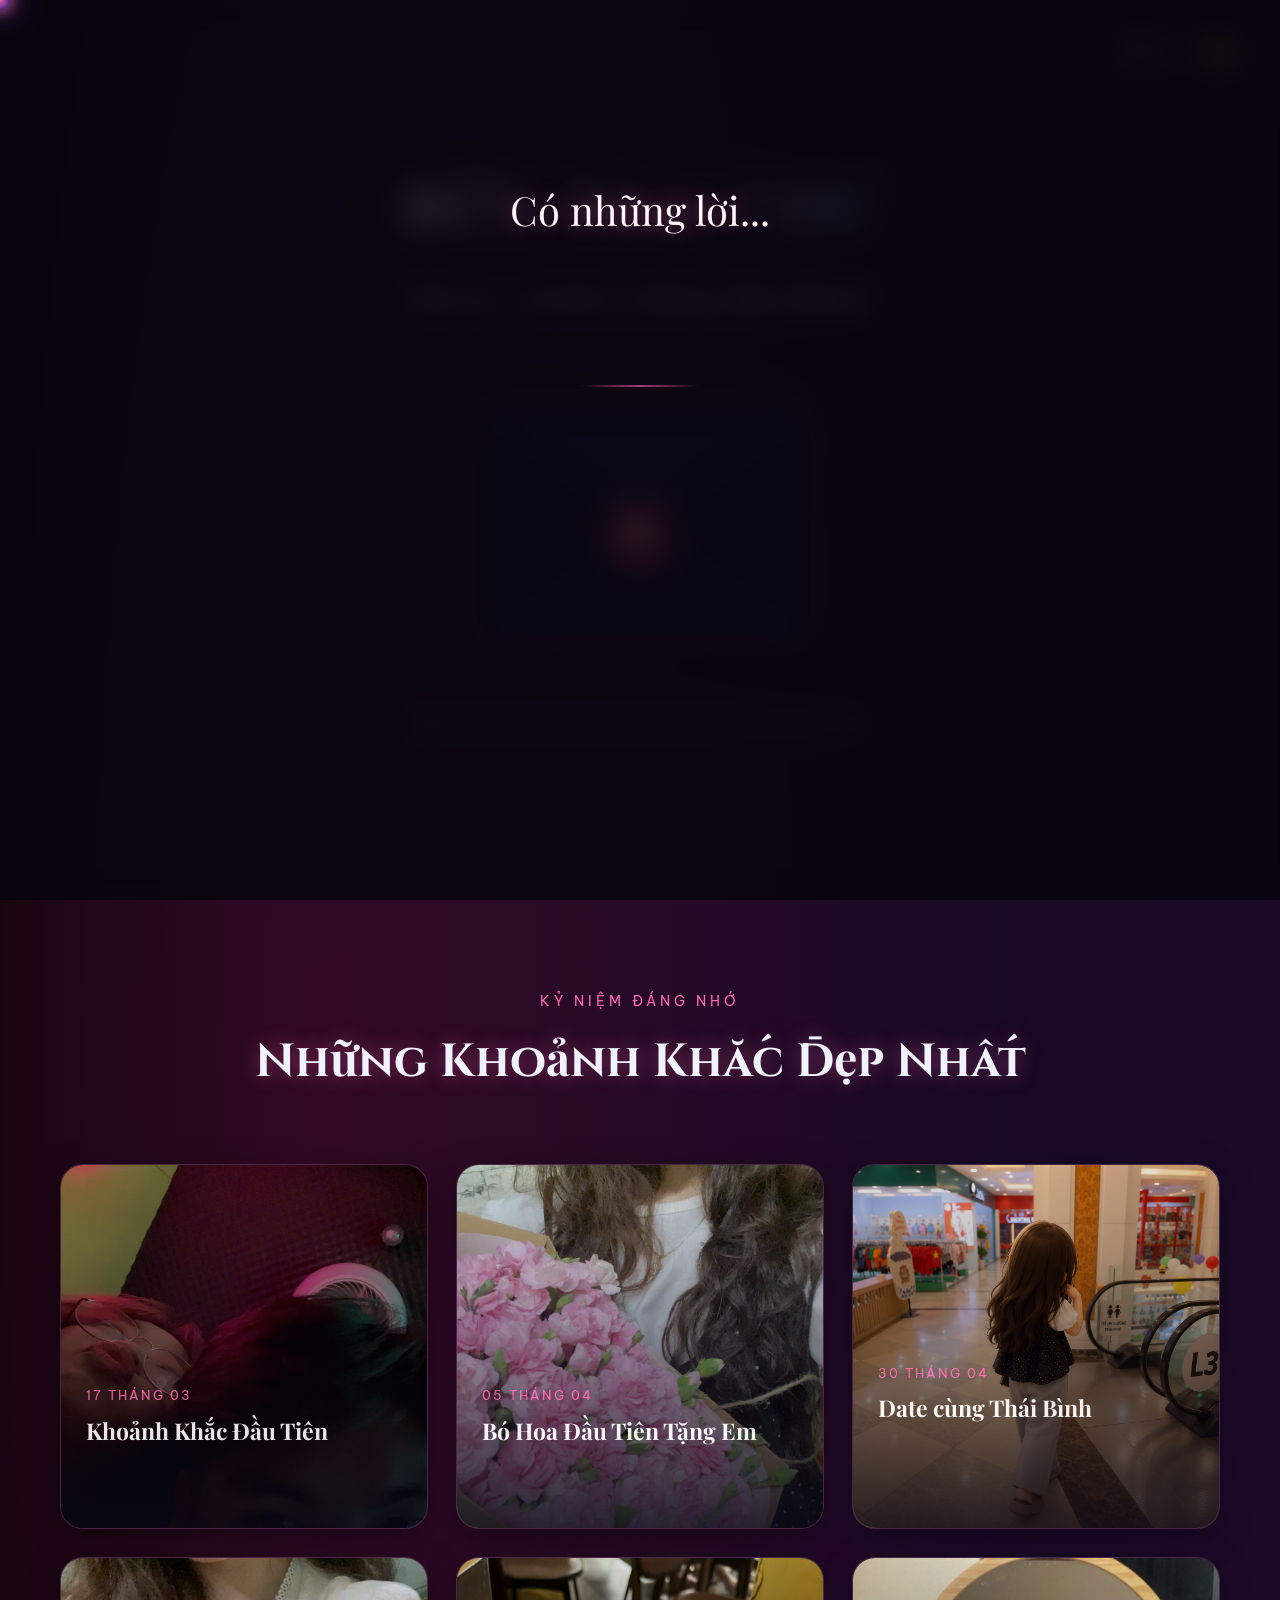
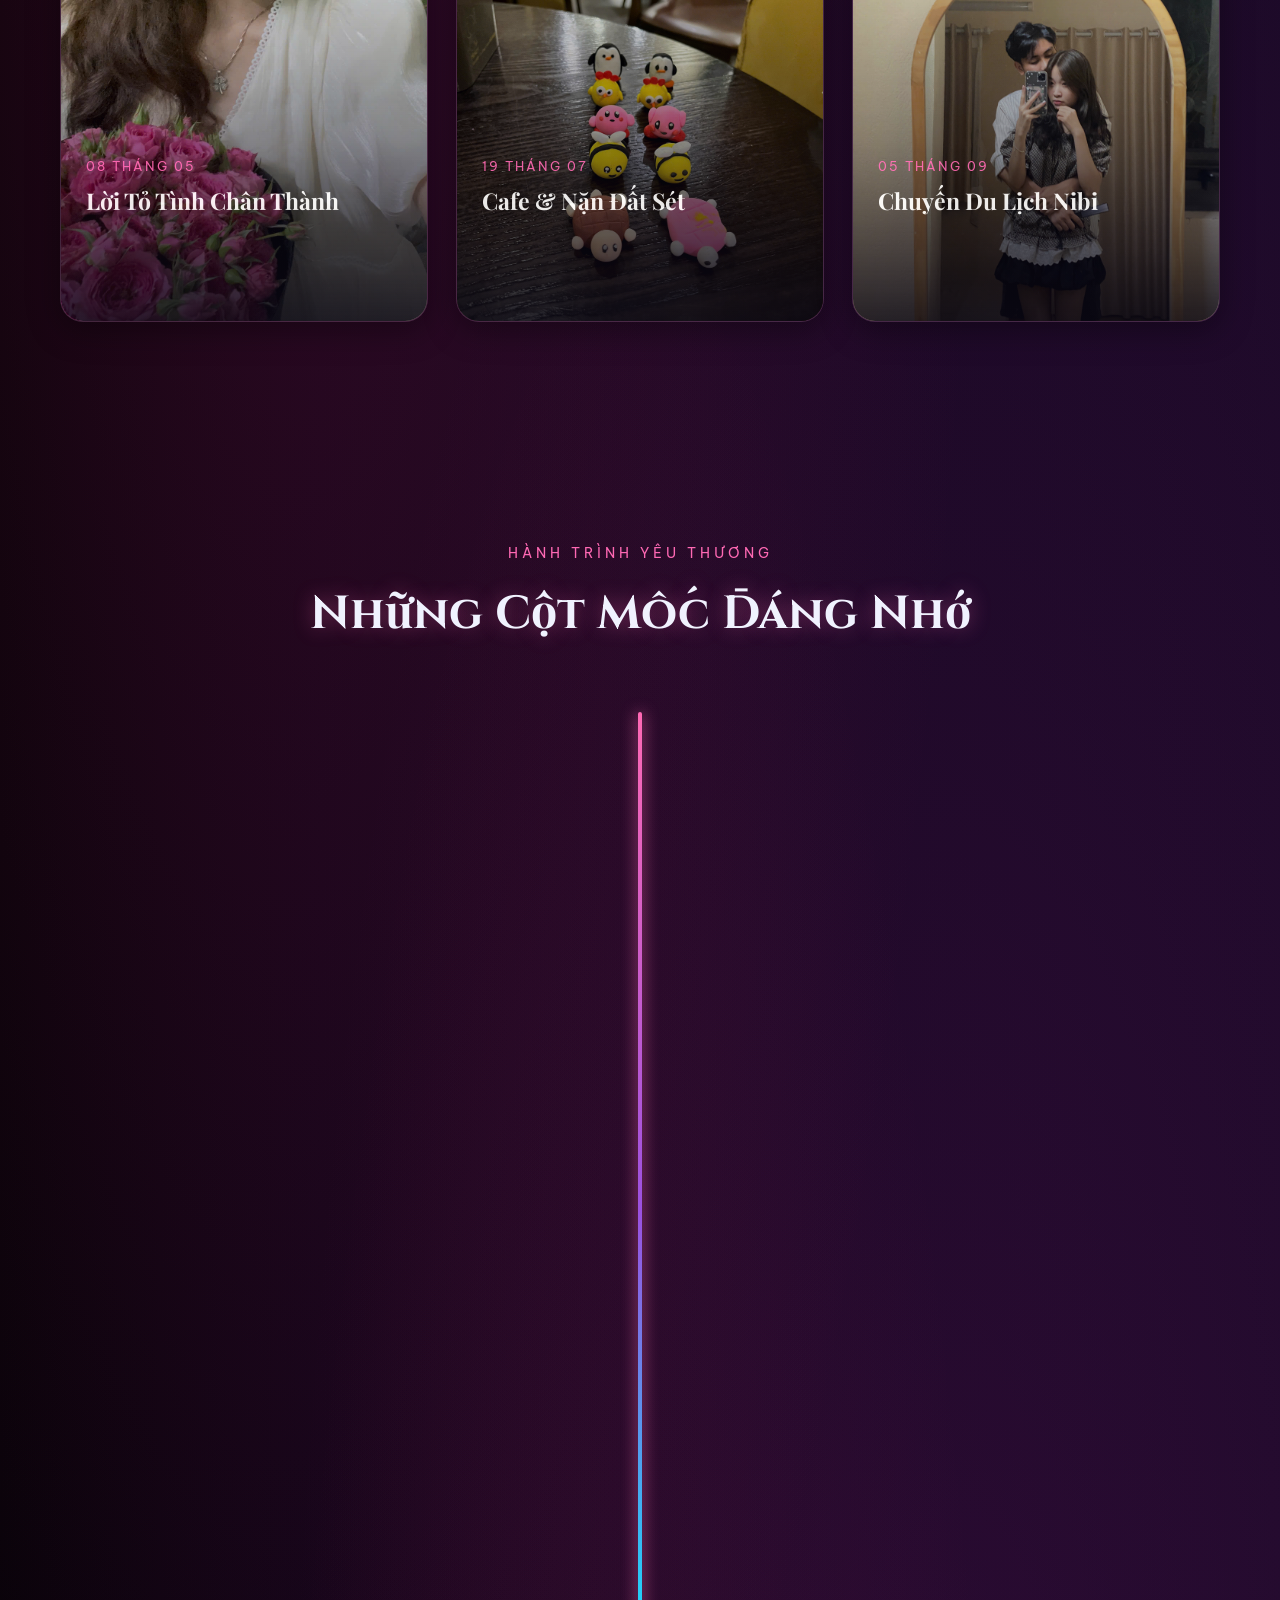
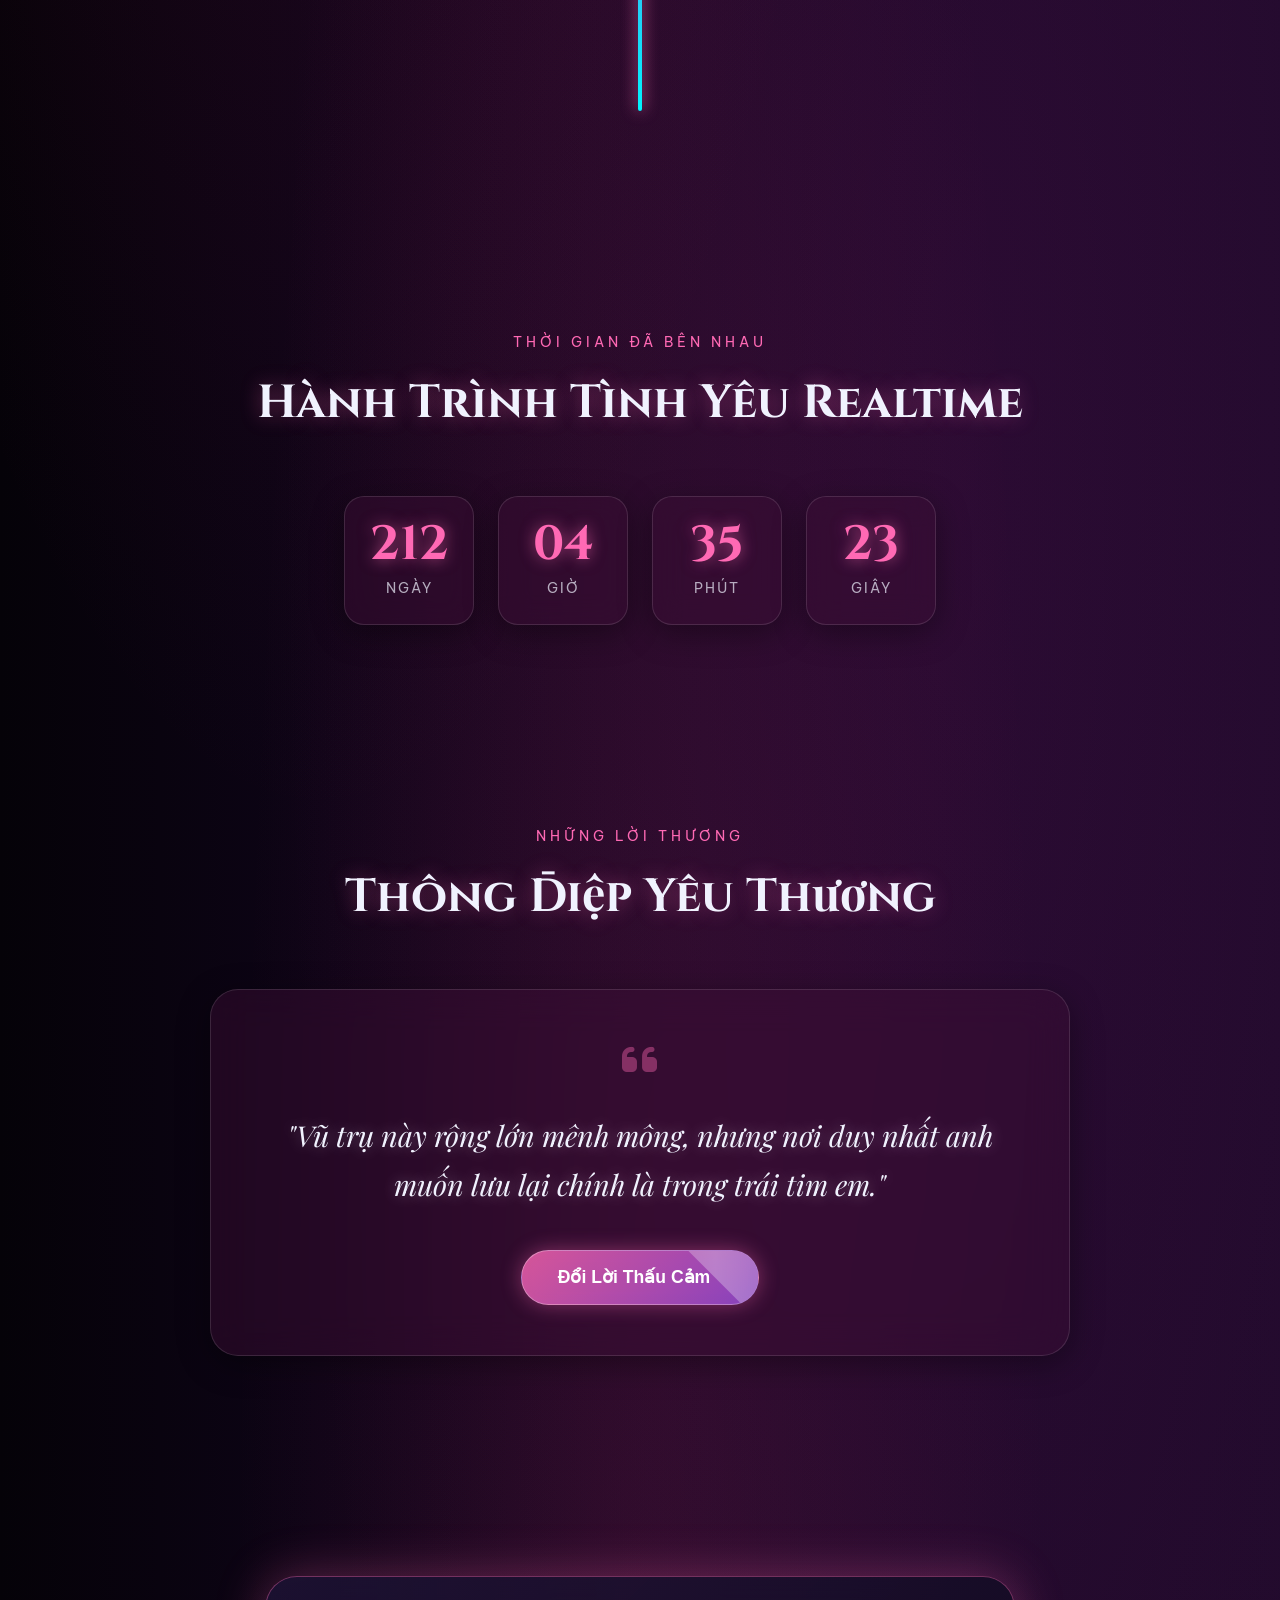
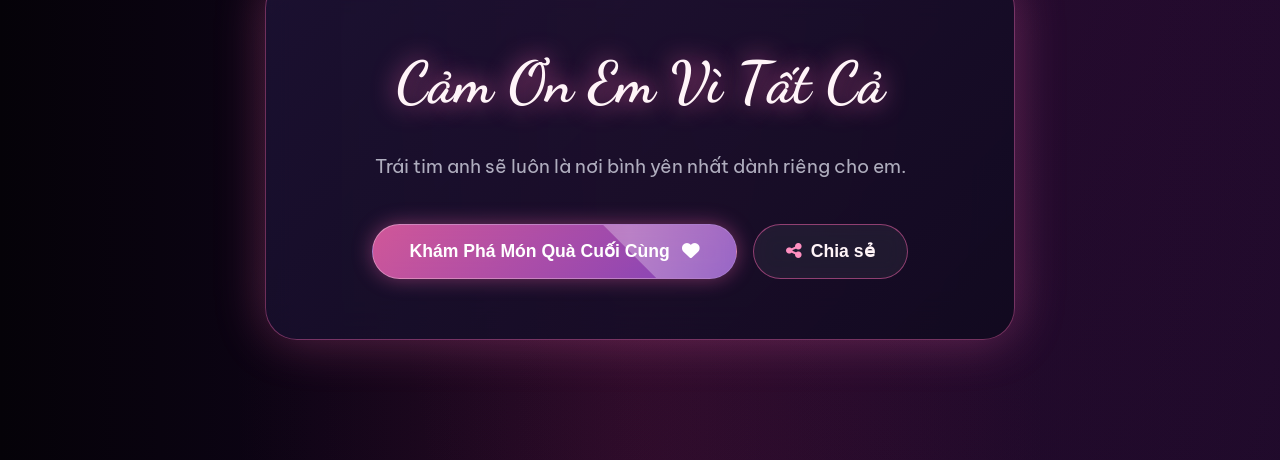
==== commit 9a1bedce: "feat: lazy photo loading, special-day data split and stability fixes Photos: split the encrypted dat" ====
--- a/index.html
+++ b/index.html
@@ -374,7 +374,7 @@
   </div>
 
   <!-- SHARE MODAL (opened from the floating dock) -->
-  <div id="share-modal" class="share-modal" role="dialog" aria-modal="true" aria-labelledby="share-modal-title" aria-hidden="true">
+  <div id="share-modal" class="share-modal" role="dialog" aria-modal="true" aria-labelledby="share-modal-title" aria-hidden="true" data-lenis-prevent>
     <div class="share-panel">
       <button id="share-close-btn" class="share-close" type="button" aria-label="Đóng"><i class="fas fa-times"></i></button>
 
@@ -385,7 +385,7 @@
       </header>
 
       <div class="share-media">
-        <img class="share-card-img" src="./assets/qr-milove.png" alt="Thẻ mã QR mở Bức Tâm Thư" width="1080" height="1316" loading="lazy">
+        <img class="share-card-img" src="./assets/qr-milove-heart.png" alt="Thẻ mã QR hình trái tim mở Bức Tâm Thư" width="1080" height="1316" loading="lazy">
       </div>
 
       <div class="share-actions">
@@ -403,7 +403,7 @@
             <span class="share-action-sub">ngimnee.github.io/milove</span>
           </span>
         </button>
-        <a class="share-action" href="./assets/qr-milove.png" download="buc-tam-thu-qr.png">
+        <a class="share-action" href="./assets/qr-milove-heart.png" download="buc-tam-thu-qr.png">
           <span class="share-action-icon"><i class="fas fa-download"></i></span>
           <span class="share-action-text">
             <span class="share-action-label">Tải thẻ QR</span>
@@ -417,6 +417,7 @@
   <!-- Custom Scripts (Strict Relative Paths) -->
   <script src="./js/audio.js"></script>
   <script src="./js/cursor.js"></script>
+  <script src="./js/ambient-loop.js"></script>
   <script src="./js/galaxy.js"></script>
   <script src="./js/hearts.js"></script>
   <script src="./js/sakura.js"></script>
@@ -427,17 +428,18 @@
   <script src="./js/typing.js"></script>
   <script src="./js/countdown.js"></script>
 
-  <!-- Image Encryption System (load before gallery & renderers) -->
+  <!-- Image Encryption System (load before gallery & renderers).
+       encrypted-data.js holds the album & gallery photos and the letter. The special-day
+       photos are in encrypted-special-data.js, which ImageProvider downloads only on a special day. -->
   <script src="./js/crypto.js"></script>
   <script src="./js/image-decoder.js"></script>
   <script src="./js/image-provider.js"></script>
-  <script src="./js/image-data.js"></script>
+  <script src="./js/encrypted-data.js"></script>
 
   <script src="./js/gallery.js"></script>
   <script src="./js/timeline.js"></script>
   <script src="./js/quotes.js"></script>
   <script src="./js/scroll.js"></script>
-
 
   <!-- Memory Book Modular Engines -->
   <script src="./js/memory-book-storage.js"></script>
@@ -459,7 +461,6 @@
   <script src="./js/special-events-controller.js"></script>
 
   <script src="./js/share.js"></script>
-
   <script src="./js/app.js"></script>
 </body>
 </html>
--- a/css/intro.css
+++ b/css/intro.css
@@ -73,12 +73,14 @@
 .intro-enter-btn {
   margin-top: 40px;
   opacity: 0;
+  visibility: hidden; /* not clickable or focusable before it is revealed */
   transform: scale(0.9);
   transition: all 0.8s cubic-bezier(0.34, 1.56, 0.64, 1);
 }
 
 .intro-enter-btn.show {
   opacity: 1;
+  visibility: visible;
   transform: scale(1);
 }
 
--- a/css/memory-book.css
+++ b/css/memory-book.css
@@ -619,6 +619,12 @@
   font-weight: 600;
   letter-spacing: 0.5px;
   white-space: nowrap;
+  transition: opacity 0.27s ease;
+}
+
+/* Dimmed while a page turns; the text changes at the middle of the flip */
+.album-page-indicator.is-turning {
+  opacity: 0.35;
 }
 
 /* RESPONSIVE BREAKPOINTS */
--- a/css/special-events.css
+++ b/css/special-events.css
@@ -601,7 +601,7 @@
   box-shadow: 0 0 8px var(--se-glow);
 }
 
-/* She touched or scrolled the card: no automatic close, so the timer disappears */
+/* The event time is up and she had touched the card: it stays a few seconds longer, and the bar has nothing left to show */
 .se-held .se-progress {
   opacity: 0;
 }
--- a/css/share.css
+++ b/css/share.css
@@ -80,6 +80,8 @@
   width: min(780px, 100%);
   max-height: 100%;
   overflow-y: auto;
+  overscroll-behavior: contain;
+  -webkit-overflow-scrolling: touch;
   padding: 40px;
   display: grid;
   grid-template-columns: 280px 1fr;
